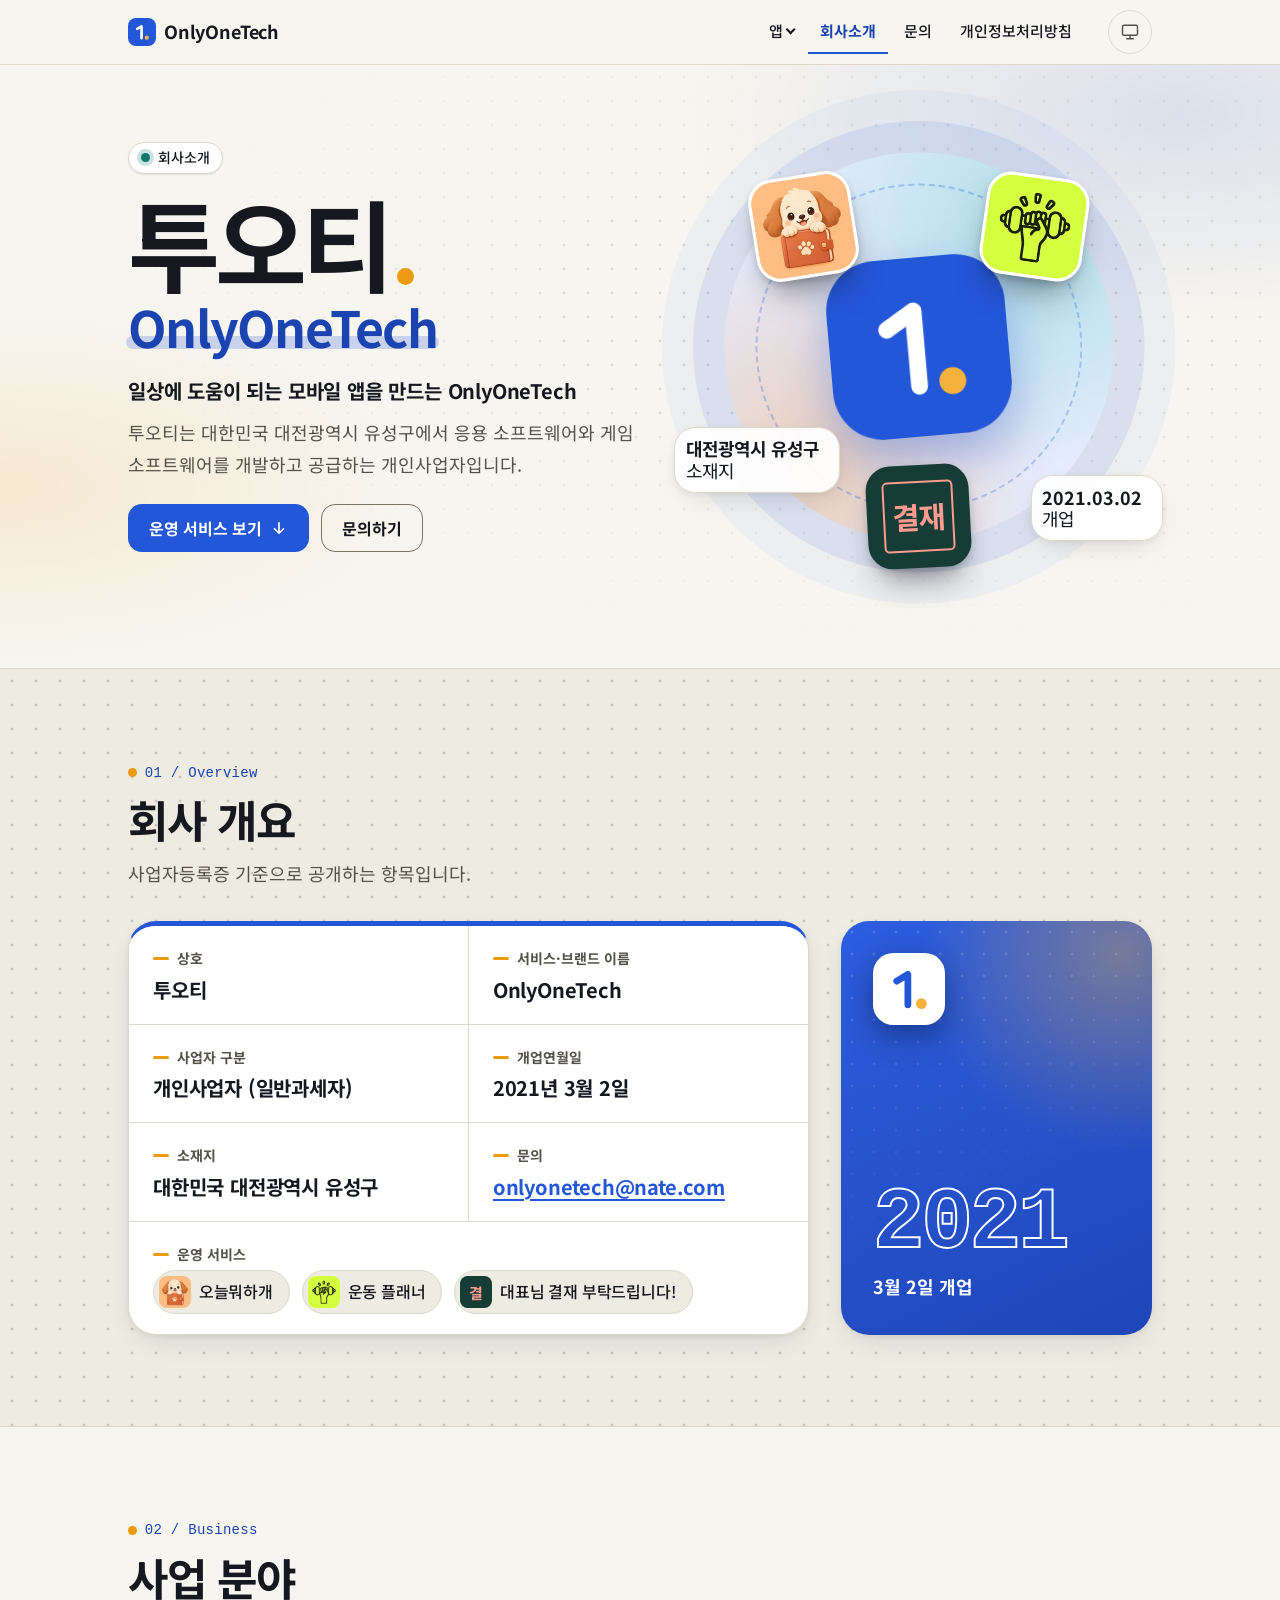
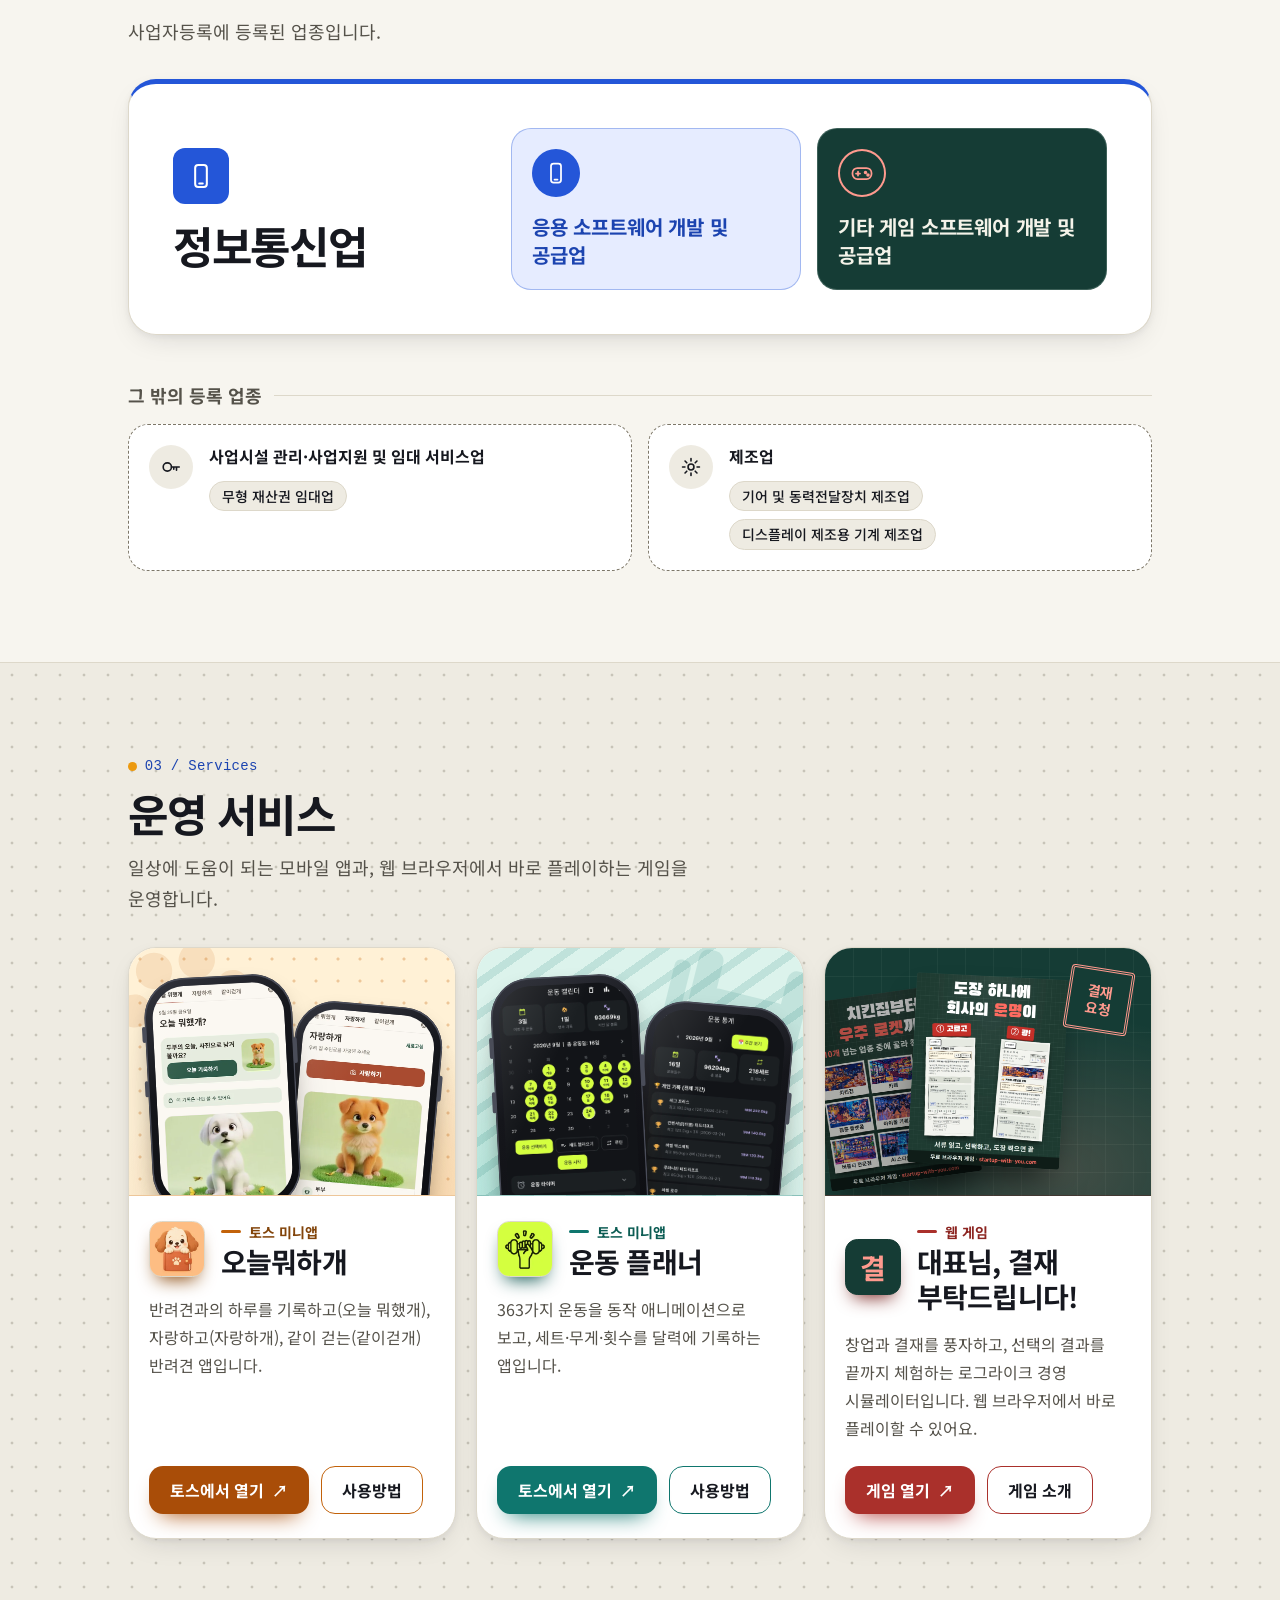
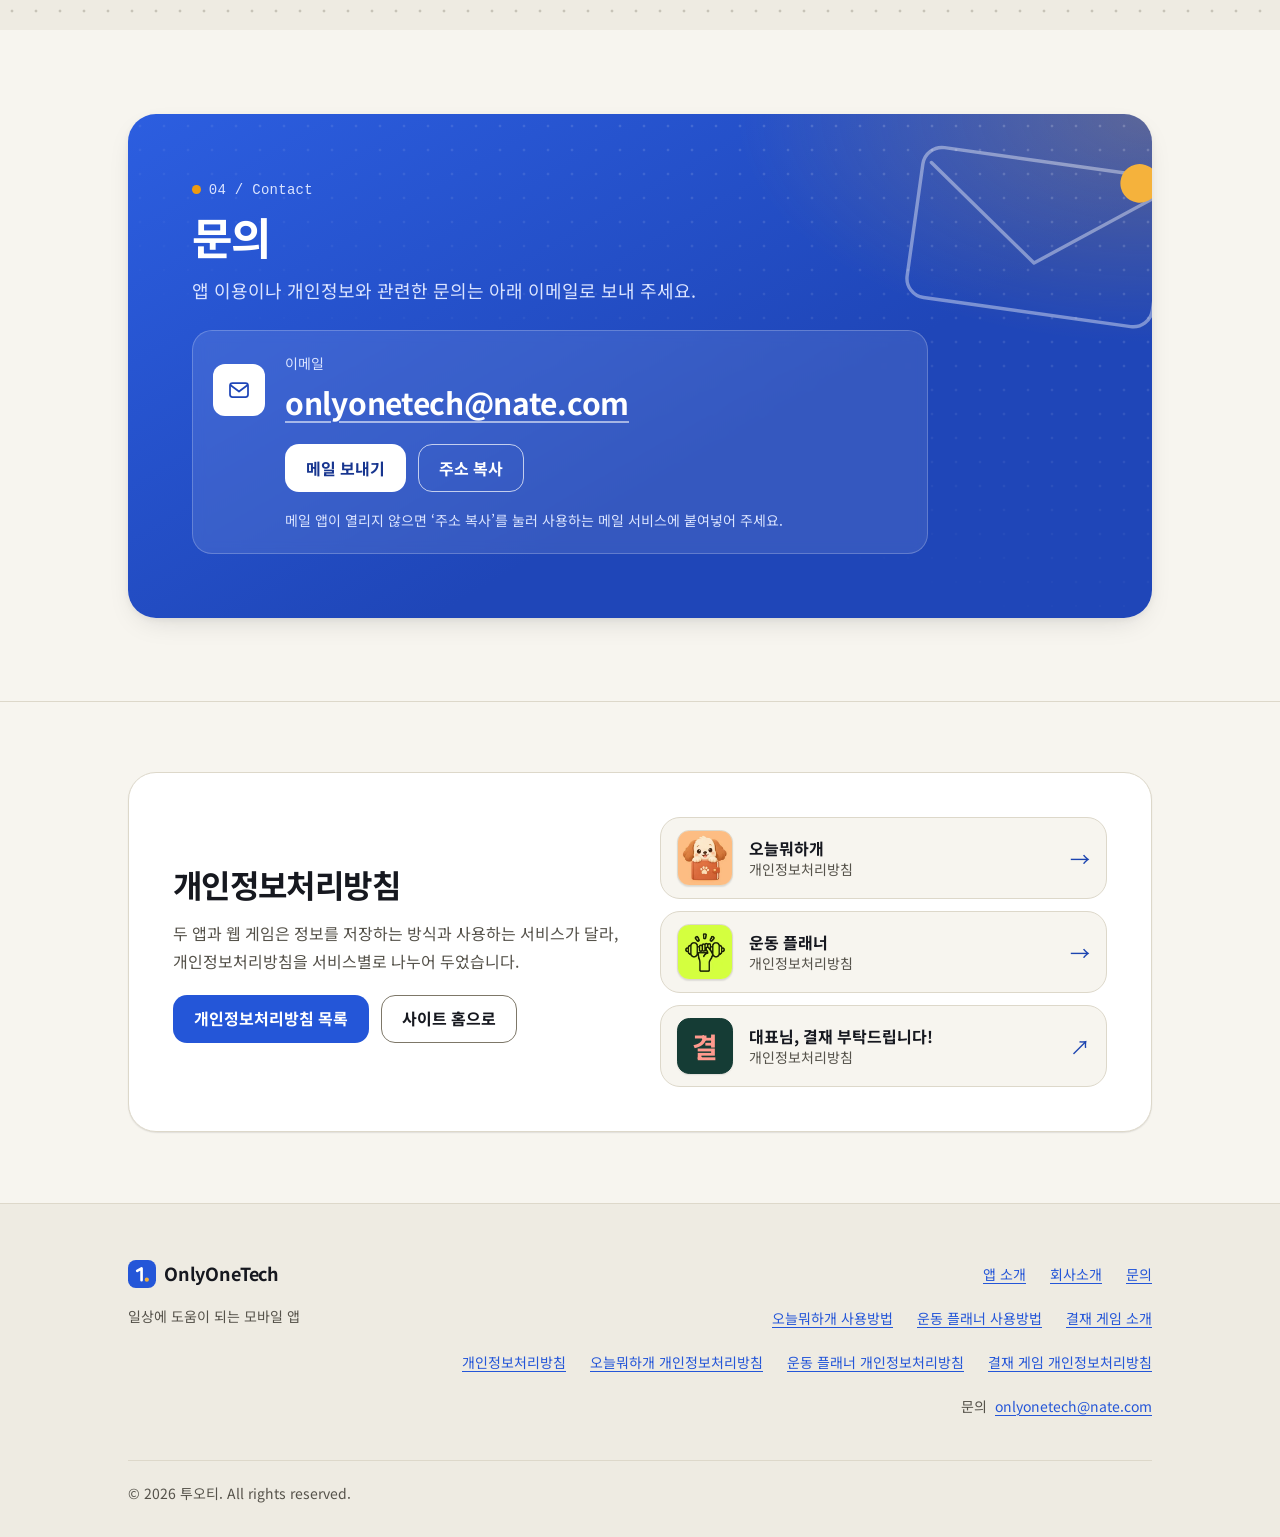
==== company.html @ fb467cea "회사소개 페이지 추가, 홈의 개발자 소개와 방침 요약 제거 사업자등록증 기준으로 공개를 승인한 항목(상호, 개인사업자, 개업일, 소재지 구 단위, 등록 업종)만 담은 company" ====
<!doctype html>
<html lang="ko">
<head>
<meta charset="utf-8">
<meta name="viewport" content="width=device-width, initial-scale=1">
<title>회사소개 - OnlyOneTech</title>
<meta name="description" content="투오티(OnlyOneTech)의 회사 개요와 사업 분야, 운영 서비스인 오늘뭐하개·운동 플래너·대표님 결재 부탁드립니다!를 소개합니다.">
<!-- canonical / og:url: 공개 주소가 확정되고 소유자가 확인한 뒤에 추가하세요 (확인 전에는 주소를 적지 않음) -->
<meta name="color-scheme" content="light dark">
<meta name="theme-color" content="#f7f5ef" media="(prefers-color-scheme: light)">
<meta name="theme-color" content="#0e1118" media="(prefers-color-scheme: dark)">
<meta property="og:type" content="website">
<meta property="og:locale" content="ko_KR">
<meta property="og:site_name" content="OnlyOneTech">
<meta property="og:title" content="회사소개 - OnlyOneTech">
<meta property="og:description" content="투오티(OnlyOneTech)의 회사 개요와 사업 분야, 운영 서비스를 소개합니다.">
<!-- og:image / JSON-LD logo: 소유자가 직접 준비한 1200x630 PNG가 생기면 og:image 메타와 JSON-LD "logo"를 추가하세요 (지금은 추가하지 않음) -->
<link rel="icon" href="data:image/svg+xml,%3Csvg xmlns='http://www.w3.org/2000/svg' viewBox='0 0 32 32'%3E%3Crect width='32' height='32' rx='9' fill='%232456d8'/%3E%3Cpath d='M10.5 12.5 15.5 9.5v13.5' fill='none' stroke='%23fff' stroke-width='3' stroke-linecap='round' stroke-linejoin='round'/%3E%3Ccircle cx='21.5' cy='22.5' r='2.4' fill='%23f5b23c'/%3E%3C/svg%3E">
<script type="application/ld+json">{"@context":"https://schema.org","@type":"Organization","name":"투오티","alternateName":"OnlyOneTech","email":"onlyonetech@nate.com","description":"일상에 도움이 되는 모바일 앱","foundingDate":"2021-03-02","address":{"@type":"PostalAddress","addressLocality":"대전광역시","addressCountry":"KR"}}</script>
<script>try{var t=localStorage.getItem('oot-theme');if(t==='light'||t==='dark')document.documentElement.setAttribute('data-theme',t)}catch(e){}</script>
<link rel="preconnect" href="https://fonts.googleapis.com">
<link rel="preconnect" href="https://fonts.gstatic.com" crossorigin>
<link rel="stylesheet" href="https://fonts.googleapis.com/css2?family=Noto+Sans+KR:wght@400;500;700&display=swap">
<link rel="stylesheet" href="style.css">
<link rel="stylesheet" href="home.css">
<link rel="stylesheet" href="company.css">
</head>
<body>
<a class="skip-link" href="#main">본문으로 건너뛰기</a>

<!-- 아이콘 스프라이트 (단색 픽토그램, OS 이모지 대신 사용) -->
<svg class="sprite" width="0" height="0" aria-hidden="true" focusable="false">
  <symbol id="i-paw" viewBox="0 0 32 32">
    <ellipse cx="16" cy="21.5" rx="7.5" ry="6" fill="currentColor"/>
    <circle cx="6.8" cy="15" r="3" fill="currentColor"/>
    <circle cx="12" cy="8.8" r="3.3" fill="currentColor"/>
    <circle cx="20" cy="8.8" r="3.3" fill="currentColor"/>
    <circle cx="25.2" cy="15" r="3" fill="currentColor"/>
  </symbol>
  <symbol id="i-dumbbell" viewBox="0 0 32 32">
    <rect x="9" y="14.5" width="14" height="3" rx="1.5" fill="currentColor"/>
    <rect x="5.5" y="8" width="4.5" height="16" rx="1.8" fill="currentColor"/>
    <rect x="22" y="8" width="4.5" height="16" rx="1.8" fill="currentColor"/>
    <rect x="1.5" y="11" width="3" height="10" rx="1.2" fill="currentColor"/>
    <rect x="27.5" y="11" width="3" height="10" rx="1.2" fill="currentColor"/>
  </symbol>
  <symbol id="co-i-app" viewBox="0 0 24 24"><rect x="7" y="2.5" width="10" height="19" rx="2.6"/><path d="M10.5 18.5h3"/></symbol>
  <symbol id="co-i-game" viewBox="0 0 24 24"><rect x="2.5" y="7" width="19" height="11" rx="5"/><path d="M8 10.5v4M6 12.5h4"/><circle cx="15.5" cy="11.5" r="0.9"/><circle cx="18" cy="14" r="0.9"/></symbol>
  <symbol id="co-i-key" viewBox="0 0 24 24"><circle cx="8" cy="12" r="4.5"/><path d="M12.5 12H21M18 12v3.5M15 12v2.5"/></symbol>
  <symbol id="co-i-gear" viewBox="0 0 24 24"><circle cx="12" cy="12" r="3.2"/><path d="M12 2.8v2.6M12 18.6v2.6M2.8 12h2.6M18.6 12h2.6M5.5 5.5l1.9 1.9M16.6 16.6l1.9 1.9M5.5 18.5l1.9-1.9M16.6 7.4l1.9-1.9"/></symbol>
  <symbol id="co-i-doc" viewBox="0 0 24 24"><path d="M6.5 2.8h7.8l4.2 4.2v13.2a1 1 0 0 1-1 1H6.5a1 1 0 0 1-1-1V3.8a1 1 0 0 1 1-1Z"/><path d="M14 2.8V7h4.5M8.5 12h7M8.5 15.5h7"/></symbol>
</svg>

<header class="site-header">
  <div class="container site-header__inner">
    <a class="brand" href="index.html" aria-label="OnlyOneTech 홈">
      <svg class="brand__mark" viewBox="0 0 32 32" width="28" height="28" aria-hidden="true" focusable="false"><rect width="32" height="32" rx="9"/><path d="M10.5 12.5 15.5 9.5v13.5"/><circle cx="21.5" cy="22.5" r="2.4"/></svg>
      <span class="brand__name">OnlyOneTech</span>
    </a>
    <nav class="site-nav" aria-label="주요 메뉴">
      <ul class="site-nav__list">
        <li class="site-nav__group">
          <a href="index.html#apps" data-subnav-link>앱</a>
          <button type="button" class="site-nav__toggle" aria-expanded="false" aria-controls="site-subnav" hidden>앱</button>
        </li>
        <li><a href="company.html" aria-current="page">회사소개</a></li>
        <li><a href="index.html#contact">문의</a></li>
        <li><a href="privacy.html">개인정보처리방침</a></li>
      </ul>
    </nav>
    <button type="button" class="theme-toggle" data-theme-cycle data-state="system" aria-label="화면 테마 바꾸기" title="화면 테마 바꾸기" hidden>
      <svg class="theme-toggle__ico theme-toggle__ico--light" viewBox="0 0 24 24" aria-hidden="true" focusable="false"><circle cx="12" cy="12" r="4"/><path d="M12 3v2M12 19v2M3 12h2M19 12h2M5.6 5.6 7 7M17 17l1.4 1.4M5.6 18.4 7 17M17 7l1.4-1.4"/></svg>
      <svg class="theme-toggle__ico theme-toggle__ico--dark" viewBox="0 0 24 24" aria-hidden="true" focusable="false"><path d="M20 14.5A8 8 0 0 1 9.5 4 8 8 0 1 0 20 14.5Z"/></svg>
      <svg class="theme-toggle__ico theme-toggle__ico--system" viewBox="0 0 24 24" aria-hidden="true" focusable="false"><rect x="3" y="4" width="18" height="12" rx="2"/><path d="M8 20h8M12 16v4"/></svg>
    </button>
    <span class="visually-hidden" role="status" data-theme-status></span>
  </div>
  <nav class="site-subnav" id="site-subnav" aria-label="앱 하위 메뉴">
    <div class="container site-subnav__inner">
    <ul class="site-subnav__list" role="list">
      <li><a class="site-subnav__link" href="ohneul-guide.html">
        <img class="site-subnav__icon" src="img/icon-ohneul.webp" width="40" height="40" alt="" loading="lazy" decoding="async">
        <span class="site-subnav__text"><span class="site-subnav__name">오늘뭐하개</span><span class="site-subnav__desc">반려견 앱 · 사용방법</span></span>
      </a></li>
      <li><a class="site-subnav__link" href="workout-guide.html">
        <img class="site-subnav__icon" src="img/icon-workout.webp" width="40" height="40" alt="" loading="lazy" decoding="async">
        <span class="site-subnav__text"><span class="site-subnav__name">운동 플래너</span><span class="site-subnav__desc">운동 기록 앱 · 사용방법</span></span>
      </a></li>
      <li><a class="site-subnav__link" href="startup-intro.html">
        <span class="site-subnav__icon site-subnav__icon--game" aria-hidden="true">결</span>
        <span class="site-subnav__text"><span class="site-subnav__name">결재 게임</span><span class="site-subnav__desc">웹 게임 · 소개</span></span>
      </a></li>
    </ul>
    <a class="site-subnav__all" href="index.html#apps">앱 전체 보기 <span aria-hidden="true">→</span></a>
    </div>
  </nav>
</header>

<main id="main" class="co-page hm-page" tabindex="-1">

  <!-- ===== Hero: 브랜드 마크 + 서비스 3개 ===== -->
  <section class="hm-hero co-hero" aria-labelledby="co-title">
    <div class="container co-hero__inner">

      <div class="co-hero__head">
        <p class="hm-hero__eyebrow"><span class="hm-hero__eyebrow-dot" aria-hidden="true"></span>회사소개</p>
        <h1 id="co-title" class="co-hero__title"><span class="co-hero__ko">투오티</span><span class="visually-hidden"> · </span><span class="co-hero__en">OnlyOneTech</span></h1>
        <p class="co-hero__tagline">일상에 도움이 되는 모바일 앱을 만드는 OnlyOneTech</p>
        <p class="co-hero__lead">투오티는 대한민국 대전광역시 유성구에서 응용 소프트웨어와 게임 소프트웨어를 개발하고 공급하는 개인사업자입니다.</p>
        <div class="co-hero__actions">
          <a class="btn btn--primary" href="#services">운영 서비스 보기<svg class="hm-btn-ico" viewBox="0 0 24 24" aria-hidden="true" focusable="false"><path d="M12 5v14M6 13l6 6 6-6"/></svg></a>
          <a class="btn btn--ghost" href="#contact">문의하기</a>
        </div>
      </div>

      <div class="co-emblem" aria-hidden="true">
        <div class="co-emblem__in">
          <span class="co-emblem__disc"></span>
          <span class="co-emblem__orbit"></span>
          <svg class="co-emblem__mark" viewBox="0 0 32 32" focusable="false"><rect width="32" height="32" rx="9"/><path d="M10.5 12.5 15.5 9.5v13.5"/><circle cx="21.5" cy="22.5" r="2.4"/></svg>

          <span class="co-tile co-tile--a"><img src="img/icon-ohneul.webp" width="192" height="192" alt="" decoding="async"></span>
          <span class="co-tile co-tile--b"><img src="img/icon-workout.webp" width="192" height="192" alt="" decoding="async"></span>
          <span class="co-tile co-tile--c co-tile--game"><span class="co-tile__txt">결재</span></span>

          <div class="hm-float co-float co-float--a"><span><b>대전광역시 유성구</b>소재지</span></div>
          <div class="hm-float co-float co-float--b"><span><b>2021.03.02</b>개업</span></div>
        </div>
      </div>

    </div>
  </section>

  <!-- ===== 회사 개요 ===== -->
  <section id="overview" class="co-overview" aria-labelledby="overview-title">
    <div class="container">
      <div class="co-head">
        <p class="hm-eyebrow" aria-hidden="true">01 / Overview</p>
        <h2 id="overview-title" class="hm-h2">회사 개요</h2>
        <p class="hm-lead">사업자등록증 기준으로 공개하는 항목입니다.</p>
      </div>

      <div class="co-overview__grid">
        <dl class="info-list co-facts">
          <div class="info-list__row">
            <dt>상호</dt>
            <dd>투오티</dd>
          </div>
          <div class="info-list__row">
            <dt>서비스·브랜드 이름</dt>
            <dd>OnlyOneTech</dd>
          </div>
          <div class="info-list__row">
            <dt>사업자 구분</dt>
            <dd>개인사업자 (일반과세자)</dd>
          </div>
          <div class="info-list__row">
            <dt>개업연월일</dt>
            <dd><time datetime="2021-03-02">2021년 3월 2일</time></dd>
          </div>
          <div class="info-list__row">
            <dt>소재지</dt>
            <dd>대한민국 대전광역시 유성구</dd>
          </div>
          <div class="info-list__row">
            <dt>문의</dt>
            <dd><a href="mailto:onlyonetech@nate.com">onlyonetech@nate.com</a></dd>
          </div>
          <div class="info-list__row co-facts__wide">
            <dt>운영 서비스</dt>
            <dd>
              <ul class="co-facts__svcs" role="list">
                <li><img class="co-facts__ico" src="img/icon-ohneul.webp" width="192" height="192" alt="" loading="lazy" decoding="async">오늘뭐하개</li>
                <li><img class="co-facts__ico" src="img/icon-workout.webp" width="192" height="192" alt="" loading="lazy" decoding="async">운동 플래너</li>
                <li><span class="co-facts__ico co-facts__ico--game" aria-hidden="true">결</span>대표님 결재 부탁드립니다!</li>
              </ul>
            </dd>
          </div>
          <!-- 대표자 성명·사업자등록번호·상세 주소는 소유자가 공개를 승인하면 이 표에 추가 (지금은 추가 금지) -->
        </dl>

        <div class="co-since" aria-hidden="true">
          <svg class="co-since__mark" viewBox="0 0 32 32" focusable="false"><rect width="32" height="32" rx="9"/><path d="M10.5 12.5 15.5 9.5v13.5"/><circle cx="21.5" cy="22.5" r="2.4"/></svg>
          <div class="co-since__txt">
            <p class="co-since__year">2021</p>
            <p class="co-since__cap">3월 2일 개업</p>
          </div>
        </div>
      </div>
    </div>
  </section>

  <!-- ===== 사업 분야 ===== -->
  <section id="business" class="co-biz" aria-labelledby="biz-title">
    <div class="container">
      <div class="co-head">
        <p class="hm-eyebrow" aria-hidden="true">02 / Business</p>
        <h2 id="biz-title" class="hm-h2">사업 분야</h2>
        <p class="hm-lead">사업자등록에 등록된 업종입니다.</p>
      </div>

      <div class="co-biz__main">
        <div class="co-biz__cat">
          <span class="co-biz__catico" aria-hidden="true"><svg viewBox="0 0 24 24" focusable="false"><use href="#co-i-app"/></svg></span>
          <h3 class="co-biz__catname">정보통신업</h3>
        </div>
        <ul class="co-biz__items" role="list">
          <li class="co-biz__item co-biz__item--app">
            <span class="co-biz__itemico" aria-hidden="true"><svg viewBox="0 0 24 24" focusable="false"><use href="#co-i-app"/></svg></span>
            <span class="co-biz__itemname">응용 소프트웨어 개발 및 공급업</span>
          </li>
          <li class="co-biz__item co-biz__item--game">
            <span class="co-biz__itemico" aria-hidden="true"><svg viewBox="0 0 24 24" focusable="false"><use href="#co-i-game"/></svg></span>
            <span class="co-biz__itemname">기타 게임 소프트웨어 개발 및 공급업</span>
          </li>
        </ul>
      </div>

      <div class="co-biz__other">
        <h3 class="co-biz__othertitle">그 밖의 등록 업종</h3>
        <ul class="co-biz__othergrid" role="list">
          <li class="co-biz__othercard">
            <span class="co-biz__otherico" aria-hidden="true"><svg viewBox="0 0 24 24" focusable="false"><use href="#co-i-key"/></svg></span>
            <div>
              <h4 class="co-biz__othername">사업시설 관리·사업지원 및 임대 서비스업</h4>
              <ul class="chip-list" role="list" aria-label="사업시설 관리·사업지원 및 임대 서비스업 세부 업종">
                <li class="chip">무형 재산권 임대업</li>
              </ul>
            </div>
          </li>
          <li class="co-biz__othercard">
            <span class="co-biz__otherico" aria-hidden="true"><svg viewBox="0 0 24 24" focusable="false"><use href="#co-i-gear"/></svg></span>
            <div>
              <h4 class="co-biz__othername">제조업</h4>
              <ul class="chip-list" role="list" aria-label="제조업 세부 업종">
                <li class="chip">기어 및 동력전달장치 제조업</li>
                <li class="chip">디스플레이 제조용 기계 제조업</li>
              </ul>
            </div>
          </li>
        </ul>
      </div>
    </div>
  </section>

  <!-- ===== 운영 서비스 ===== -->
  <section id="services" class="co-services" aria-labelledby="svc-title">
    <div class="container">
      <div class="co-head">
        <p class="hm-eyebrow" aria-hidden="true">03 / Services</p>
        <h2 id="svc-title" class="hm-h2">운영 서비스</h2>
        <p class="hm-lead">일상에 도움이 되는 모바일 앱과, 웹 브라우저에서 바로 플레이하는 게임을 운영합니다.</p>
      </div>

      <ul class="co-svc-grid" role="list">

        <!-- 오늘뭐하개 -->
        <li>
          <article class="co-svc co-svc--today accent--today" aria-labelledby="svc-today">
            <div class="co-svc__vis">
              <svg class="co-svc__deco" viewBox="0 0 32 32" aria-hidden="true" focusable="false"><use href="#i-paw"/></svg>
              <figure class="hm-phone co-svc__ph co-svc__ph--f"><span class="hm-phone__screen"><img src="img/ohneul-2.webp" width="520" height="857" loading="lazy" decoding="async" alt="오늘뭐하개 홈 화면"></span></figure>
              <figure class="hm-phone co-svc__ph co-svc__ph--b"><span class="hm-phone__screen"><img src="img/ohneul-6.webp" width="520" height="857" loading="lazy" decoding="async" alt="오늘뭐하개 자랑하개 피드 화면"></span></figure>
            </div>
            <div class="co-svc__body">
              <div class="co-svc__head">
                <img class="app-icon app-icon--md" src="img/icon-ohneul.webp" width="192" height="192" alt="" loading="lazy" decoding="async">
                <div>
                  <p class="co-svc__tag">토스 미니앱</p>
                  <h3 id="svc-today" class="co-svc__title">오늘뭐하개</h3>
                </div>
              </div>
              <p class="co-svc__desc">반려견과의 하루를 기록하고(오늘 뭐했개), 자랑하고(자랑하개), 같이 걷는(같이걷개) 반려견 앱입니다.</p>
              <div class="co-svc__actions">
                <a class="btn btn--primary btn--ext" href="https://tossminiapp.com/s/ZoPRP8Xx" target="_blank" rel="noopener">토스에서 열기<span class="visually-hidden"> (새 창)</span></a>
                <a class="btn btn--ghost" href="ohneul-guide.html" aria-label="오늘뭐하개 사용방법 보기">사용방법</a>
              </div>
            </div>
          </article>
        </li>

        <!-- 운동 플래너 -->
        <li>
          <article class="co-svc co-svc--fit accent--fit" aria-labelledby="svc-fit">
            <div class="co-svc__vis">
              <svg class="co-svc__deco" viewBox="0 0 32 32" aria-hidden="true" focusable="false"><use href="#i-dumbbell"/></svg>
              <figure class="hm-phone co-svc__ph co-svc__ph--f"><span class="hm-phone__screen"><img src="img/workout-1.webp" width="675" height="1412" loading="lazy" decoding="async" alt="운동 플래너 운동 캘린더 화면"></span></figure>
              <figure class="hm-phone co-svc__ph co-svc__ph--b"><span class="hm-phone__screen"><img src="img/workout-5.webp" width="675" height="1412" loading="lazy" decoding="async" alt="운동 플래너 운동 통계 화면"></span></figure>
            </div>
            <div class="co-svc__body">
              <div class="co-svc__head">
                <img class="app-icon app-icon--md" src="img/icon-workout.webp" width="192" height="192" alt="" loading="lazy" decoding="async">
                <div>
                  <p class="co-svc__tag">토스 미니앱</p>
                  <h3 id="svc-fit" class="co-svc__title">운동 플래너</h3>
                </div>
              </div>
              <p class="co-svc__desc">363가지 운동을 동작 애니메이션으로 보고, 세트·무게·횟수를 달력에 기록하는 앱입니다.</p>
              <div class="co-svc__actions">
                <a class="btn btn--primary btn--ext" href="https://tossminiapp.com/s/D9om185s" target="_blank" rel="noopener">토스에서 열기<span class="visually-hidden"> (새 창)</span></a>
                <a class="btn btn--ghost" href="workout-guide.html" aria-label="운동 플래너 사용방법 보기">사용방법</a>
              </div>
            </div>
          </article>
        </li>

        <!-- 대표님, 결재 부탁드립니다! -->
        <li>
          <article class="co-svc co-svc--game" aria-labelledby="svc-game">
            <div class="co-svc__vis">
              <img class="co-svc__paper co-svc__paper--back" src="img/game-promo-industries.webp" width="1080" height="1350" loading="lazy" decoding="async" alt="">
              <img class="co-svc__paper co-svc__paper--front" src="img/game-promo-stamp.webp" width="1080" height="1350" loading="lazy" decoding="async" alt="결재 요청서에 붉은 도장을 찍는 게임 홍보 이미지">
              <span class="co-svc__seal" aria-hidden="true">결재<br>요청</span>
            </div>
            <div class="co-svc__body">
              <div class="co-svc__head">
                <span class="app-icon app-icon--md app-icon--game" aria-hidden="true">결</span>
                <div>
                  <p class="co-svc__tag">웹 게임</p>
                  <h3 id="svc-game" class="co-svc__title">대표님, 결재 부탁드립니다!</h3>
                </div>
              </div>
              <p class="co-svc__desc">창업과 결재를 풍자하고, 선택의 결과를 끝까지 체험하는 로그라이크 경영 시뮬레이터입니다. 웹 브라우저에서 바로 플레이할 수 있어요.</p>
              <div class="co-svc__actions">
                <a class="btn btn--primary btn--ext" href="https://startup-with-you.com/" target="_blank" rel="noopener">게임 열기<span class="visually-hidden"> (새 창)</span></a>
                <a class="btn btn--ghost" href="startup-intro.html" aria-label="대표님, 결재 부탁드립니다! 게임 소개 보기">게임 소개</a>
              </div>
            </div>
          </article>
        </li>

      </ul>
    </div>
  </section>

  <!-- ===== 문의 ===== -->
  <section id="contact" class="hm-contact" aria-labelledby="contact-title">
    <div class="container">
      <div class="hm-contact__panel">
        <svg class="hm-contact__deco" viewBox="0 0 200 140" aria-hidden="true" focusable="false"><rect x="10" y="20" width="180" height="110" rx="14"/><path d="m16 32 84 62 84-62"/><circle class="dot" cx="168" cy="26" r="14"/></svg>
        <div class="hm-contact__head">
          <p class="hm-eyebrow" aria-hidden="true">04 / Contact</p>
          <h2 id="contact-title" class="hm-h2">문의</h2>
          <p class="hm-lead">앱 이용이나 개인정보와 관련한 문의는 아래 이메일로 보내 주세요.</p>
        </div>
        <div class="contact-card">
          <span class="contact-card__icon" aria-hidden="true"><svg viewBox="0 0 24 24" focusable="false"><rect x="3" y="5" width="18" height="14" rx="2.5"/><path d="m4 7.5 8 6 8-6"/></svg></span>
          <div class="contact-card__body">
            <p class="contact-card__label">이메일</p>
            <p class="contact-card__email"><a href="mailto:onlyonetech@nate.com">onlyonetech@nate.com</a></p>
          </div>
          <div class="contact-card__actions">
            <a class="btn btn--primary" href="mailto:onlyonetech@nate.com?subject=%5B%EB%AC%B8%EC%9D%98%5D">메일 보내기</a>
            <button type="button" class="btn btn--ghost" data-copy-email="onlyonetech@nate.com" hidden>주소 복사</button>
          </div>
          <p class="contact-card__hint" data-copy-hint hidden>메일 앱이 열리지 않으면 &lsquo;주소 복사&rsquo;를 눌러 사용하는 메일 서비스에 붙여넣어 주세요.</p>
          <p class="contact-card__status" role="status" data-copy-status></p>
        </div>
      </div>
    </div>
  </section>

  <!-- ===== 개인정보처리방침 바로가기 ===== -->
  <section class="co-policy" aria-labelledby="policy-title">
    <div class="container">
      <div class="co-policy__box">
        <div class="co-policy__head">
          <h2 id="policy-title" class="co-policy__title">개인정보처리방침</h2>
          <p class="co-policy__lead">두 앱과 웹 게임은 정보를 저장하는 방식과 사용하는 서비스가 달라, 개인정보처리방침을 서비스별로 나누어 두었습니다.</p>
          <div class="co-policy__actions">
            <a class="btn btn--primary" href="privacy.html">개인정보처리방침 목록</a>
            <a class="btn btn--ghost" href="index.html">사이트 홈으로</a>
          </div>
        </div>
        <ul class="co-policy__list" role="list">
          <li>
            <a class="co-policy__link" href="privacy-ohneul.html">
              <img class="app-icon app-icon--md" src="img/icon-ohneul.webp" width="192" height="192" alt="" loading="lazy" decoding="async">
              <span class="co-policy__txt"><strong>오늘뭐하개</strong><small>개인정보처리방침</small></span>
              <span class="co-policy__go" aria-hidden="true">&rarr;</span>
            </a>
          </li>
          <li>
            <a class="co-policy__link" href="privacy-workout.html">
              <img class="app-icon app-icon--md" src="img/icon-workout.webp" width="192" height="192" alt="" loading="lazy" decoding="async">
              <span class="co-policy__txt"><strong>운동 플래너</strong><small>개인정보처리방침</small></span>
              <span class="co-policy__go" aria-hidden="true">&rarr;</span>
            </a>
          </li>
          <li>
            <a class="co-policy__link" href="https://startup-with-you.com/privacy.html" target="_blank" rel="noopener">
              <span class="app-icon app-icon--md app-icon--game" aria-hidden="true">결</span>
              <span class="co-policy__txt"><strong>대표님, 결재 부탁드립니다!</strong><small>개인정보처리방침<span class="visually-hidden"> (게임 사이트, 새 창)</span></small></span>
              <span class="co-policy__go" aria-hidden="true">&nearr;</span>
            </a>
          </li>
        </ul>
      </div>
    </div>
  </section>

</main>

<footer class="site-footer">
  <div class="container">
    <div class="site-footer__top">
      <div class="site-footer__about">
        <a class="brand" href="index.html" aria-label="OnlyOneTech 홈">
          <svg class="brand__mark" viewBox="0 0 32 32" width="28" height="28" aria-hidden="true" focusable="false"><rect width="32" height="32" rx="9"/><path d="M10.5 12.5 15.5 9.5v13.5"/><circle cx="21.5" cy="22.5" r="2.4"/></svg>
          <span class="brand__name">OnlyOneTech</span>
        </a>
        <p>일상에 도움이 되는 모바일 앱</p>
      </div>
      <div class="site-footer__links">
        <nav class="site-footer__nav" aria-label="푸터 메뉴">
          <ul>
            <li><a href="index.html#apps">앱 소개</a></li>
            <li><a href="company.html">회사소개</a></li>
            <li><a href="index.html#contact">문의</a></li>
          </ul>
          <ul>
            <li><a href="ohneul-guide.html">오늘뭐하개 사용방법</a></li>
            <li><a href="workout-guide.html">운동 플래너 사용방법</a></li>
            <li><a href="startup-intro.html">결재 게임 소개</a></li>
          </ul>
          <ul>
            <li><a href="privacy.html">개인정보처리방침</a></li>
            <li><a href="privacy-ohneul.html">오늘뭐하개 개인정보처리방침</a></li>
            <li><a href="privacy-workout.html">운동 플래너 개인정보처리방침</a></li>
            <li><a href="https://startup-with-you.com/privacy.html" target="_blank" rel="noopener">결재 게임 개인정보처리방침<span class="visually-hidden"> (새 창)</span></a></li>
          </ul>
        </nav>
        <p class="site-footer__contact">문의 <a href="mailto:onlyonetech@nate.com">onlyonetech@nate.com</a></p>
      </div>
    </div>
    <p class="site-footer__copy">&copy; 2026 투오티. All rights reserved.</p>
  </div>
</footer>

<script>
(function(){
  var root=document.documentElement, KEY='oot-theme';
  var btn=document.querySelector('[data-theme-cycle]');
  var live=document.querySelector('[data-theme-status]');
  if(!btn) return;
  var NAME={light:'라이트 모드',dark:'다크 모드',system:'시스템 설정'};
  var TO={light:'라이트 모드로',dark:'다크 모드로',system:'시스템 설정으로'};
  function current(){var t=root.getAttribute('data-theme');return (t==='light'||t==='dark')?t:'system';}
  function prefersDark(){try{return window.matchMedia('(prefers-color-scheme: dark)').matches;}catch(e){return false;}}
  function next(c){var o=prefersDark()?['system','light','dark']:['system','dark','light'];return o[(o.indexOf(c)+1)%3];}
  function sync(announce){
    var c=current(), label='화면 테마: '+NAME[c]+' (누르면 '+TO[next(c)]+' 변경)';
    btn.setAttribute('data-state',c);
    btn.setAttribute('aria-label',label);
    btn.setAttribute('title',label);
    if(announce&&live) live.textContent='화면 테마: '+NAME[c];
  }
  btn.addEventListener('click',function(){
    var v=next(current());
    if(v==='system') root.removeAttribute('data-theme'); else root.setAttribute('data-theme',v);
    try{ if(v==='system') localStorage.removeItem(KEY); else localStorage.setItem(KEY,v); }catch(e){}
    sync(true);
  });
  btn.hidden=false; sync(false);
})();
</script>
<script>
(function(){
  var b=document.querySelector('[data-copy-email]'), s=document.querySelector('[data-copy-status]'), h=document.querySelector('[data-copy-hint]');
  if(!b||!s||!navigator.clipboard) return;
  b.hidden=false; if(h) h.hidden=false;
  b.addEventListener('click',function(){
    navigator.clipboard.writeText(b.dataset.copyEmail).then(function(){
      s.textContent='이메일 주소를 복사했습니다.';
    },function(){ s.textContent='복사하지 못했습니다. 주소를 직접 선택해 주세요.'; });
    setTimeout(function(){ s.textContent=''; },2500);
  });
})();
</script>
<script src="nav.js"></script>
</body>
</html>
---- style.css ----
/* ==========================================================================
   OnlyOneTech - shared stylesheet (index, guides, privacy pages)
   Static, no build step. Mobile first. Light / dark / system themes.
   Concept: a developer's dot-grid notebook. Warm paper, ink text,
   one blue, and a single amber dot (the "only one").
   Sections
     1. Tokens (layout, color light, color dark x2)
     2. Base
     3. Layout primitives
     4. Components (skip link, header, buttons, badge, hero, cards, footer)
     5. Policy document page
     6. Utilities, reduced motion, print
     7. App guides, policy hub, per-app policy pages (appended last)
   ========================================================================== */

/* ---------- 1. Tokens: non-color ---------- */
:root {
  --font-sans: "Noto Sans KR", "Pretendard", system-ui, -apple-system, "Apple SD Gothic Neo", "Malgun Gothic", "Segoe UI", sans-serif;
  --font-mono: ui-monospace, "SF Mono", "Cascadia Mono", "Roboto Mono", Consolas, "Malgun Gothic", monospace;

  --fs-xs: 0.8125rem;
  --fs-sm: 0.875rem;
  --fs-base: 1rem;
  --fs-md: 1.125rem;
  --fs-lg: clamp(1.125rem, 1.05rem + 0.4vw, 1.25rem);
  --fs-xl: clamp(1.5rem, 1.25rem + 1.2vw, 2rem);
  --fs-2xl: clamp(1.75rem, 1.4rem + 1.8vw, 2.5rem);
  --fs-hero: clamp(1.875rem, 1.4rem + 2.8vw, 3.5rem);
  --lh-tight: 1.25;
  --lh-snug: 1.4;
  --lh-body: 1.75;
  --lh-doc: 1.85;
  --fw-regular: 400;
  --fw-medium: 500;
  --fw-bold: 700;

  --space-1: 0.25rem;
  --space-2: 0.5rem;
  --space-3: 0.75rem;
  --space-4: 1rem;
  --space-5: 1.25rem;
  --space-6: 1.5rem;
  --space-8: 2rem;
  --space-10: 2.5rem;
  --space-12: 3rem;
  --space-16: 4rem;
  --section-y: clamp(3rem, 2rem + 5vw, 6rem);
  --gutter: clamp(1rem, 0.5rem + 2.5vw, 2rem);

  --radius-sm: 8px;
  --radius-md: 12px;
  --radius-lg: 20px;
  --radius-xl: 28px;
  --radius-pill: 999px;

  --container: 68rem;
  --measure: 42rem;
  --header-h: 0rem;
  --tap: 2.75rem;

  --dur: 150ms;
  --ease: cubic-bezier(0.2, 0.6, 0.2, 1);

  --z-header: 50;
  --z-skip: 100;

  /* logo mark: fixed in both themes */
  --mark-bg: #2456d8;
  --mark-fg: #ffffff;
  --mark-dot: #f5b23c;
}

/* ---------- 1. Tokens: color, light (default) ---------- */
:root {
  color-scheme: light dark;

  --color-bg: #f7f5ef;
  --color-surface: #ffffff;
  --color-surface-2: #eeebe2;
  --color-border: #ddd8ca;
  --color-border-strong: #7d7768;

  --color-text: #16181f;
  --color-text-muted: #55524a;

  --color-primary: #2456d8;
  --color-primary-hover: #1c44b0;
  --color-on-primary: #ffffff;
  --color-primary-soft: #e6ecff;
  --color-primary-text: #1c44b0;
  --color-focus: #1d4ed8;

  --color-dot: #ec9a10;

  --app-today-soft: #fff1d6;
  --app-today-text: #82440a;
  --app-today-accent: #c2620a;
  --app-fit-soft: #dcf3ec;
  --app-fit-text: #0b5c53;
  --app-fit-accent: #0f766e;

  --grid-dot: rgb(125 119 104 / 0.38);
  --glow-1: rgb(36 86 216 / 0.13);
  --glow-2: rgb(236 154 16 / 0.14);
  --header-bg: rgb(247 245 239 / 0.92);
  --shadow-sm: 0 1px 2px rgb(22 24 31 / 0.06), 0 1px 1px rgb(22 24 31 / 0.04);
  --shadow-md: 0 10px 30px -12px rgb(22 24 31 / 0.18), 0 2px 6px rgb(22 24 31 / 0.05);
}

/* ---------- 1. Tokens: color, dark (system preference) ---------- */
@media (prefers-color-scheme: dark) {
  :root:not([data-theme="light"]) {
    --color-bg: #0e1118;
    --color-surface: #161b25;
    --color-surface-2: #1d2431;
    --color-border: #2c3546;
    --color-border-strong: #6d7a92;
    --color-text: #e9edf5;
    --color-text-muted: #a5afc2;
    --color-primary: #86abff;
    --color-primary-hover: #aac4ff;
    --color-on-primary: #0a1226;
    --color-primary-soft: #1b2746;
    --color-primary-text: #b9ccff;
    --color-focus: #aac4ff;
    --color-dot: #f5b23c;
    --app-today-soft: #2b2112;
    --app-today-text: #f6bf70;
    --app-today-accent: #f0a94a;
    --app-fit-soft: #0f2a2a;
    --app-fit-text: #6fdccb;
    --app-fit-accent: #46c4b1;
    --grid-dot: rgb(165 175 194 / 0.3);
    --glow-1: rgb(134 171 255 / 0.15);
    --glow-2: rgb(245 178 60 / 0.08);
    --header-bg: rgb(14 17 24 / 0.92);
    --shadow-sm: 0 1px 2px rgb(0 0 0 / 0.4);
    --shadow-md: 0 12px 32px -12px rgb(0 0 0 / 0.6);
  }
}

/* ---------- 1. Tokens: color, dark (manual choice) ---------- */
:root[data-theme="light"] { color-scheme: light; }
:root[data-theme="dark"] {
  color-scheme: dark;
  --color-bg: #0e1118;
  --color-surface: #161b25;
  --color-surface-2: #1d2431;
  --color-border: #2c3546;
  --color-border-strong: #6d7a92;
  --color-text: #e9edf5;
  --color-text-muted: #a5afc2;
  --color-primary: #86abff;
  --color-primary-hover: #aac4ff;
  --color-on-primary: #0a1226;
  --color-primary-soft: #1b2746;
  --color-primary-text: #b9ccff;
  --color-focus: #aac4ff;
  --color-dot: #f5b23c;
  --app-today-soft: #2b2112;
  --app-today-text: #f6bf70;
  --app-today-accent: #f0a94a;
  --app-fit-soft: #0f2a2a;
  --app-fit-text: #6fdccb;
  --app-fit-accent: #46c4b1;
  --grid-dot: rgb(165 175 194 / 0.3);
  --glow-1: rgb(134 171 255 / 0.15);
  --glow-2: rgb(245 178 60 / 0.08);
  --header-bg: rgb(14 17 24 / 0.92);
  --shadow-sm: 0 1px 2px rgb(0 0 0 / 0.4);
  --shadow-md: 0 12px 32px -12px rgb(0 0 0 / 0.6);
}

/* ---------- 2. Base ---------- */
*,
*::before,
*::after { box-sizing: border-box; }

html {
  -webkit-text-size-adjust: 100%;
  text-size-adjust: 100%;
  scroll-padding-top: calc(var(--header-h) + var(--space-4));
}
@media (prefers-reduced-motion: no-preference) {
  html { scroll-behavior: smooth; }
}

body {
  margin: 0;
  min-height: 100vh;
  min-height: 100dvh;
  display: flex;
  flex-direction: column;
  background: var(--color-bg);
  color: var(--color-text);
  font: var(--fw-regular) var(--fs-base) / var(--lh-body) var(--font-sans);
  word-break: keep-all;
  overflow-wrap: break-word;
  -webkit-font-smoothing: antialiased;
}
main { flex: 1 0 auto; min-width: 0; }
main:focus-visible { outline: none; } /* skip-link target only, not interactive */

h1, h2, h3, h4 { margin: 0; line-height: var(--lh-snug); text-wrap: balance; }
p { margin: 0; }
ul { margin: 0; padding: 0; }
img, svg { max-width: 100%; }
::selection { background: var(--color-primary-soft); color: var(--color-text); }

a {
  color: var(--color-primary);
  text-decoration: underline;
  text-decoration-thickness: 0.08em;
  text-underline-offset: 0.2em;
}
a:hover { color: var(--color-primary-hover); }

:focus-visible {
  outline: 3px solid var(--color-focus);
  outline-offset: 3px;
  border-radius: var(--radius-sm);
}

[hidden] { display: none !important; }

/* ---------- 3. Layout primitives ---------- */
.container {
  width: 100%;
  max-width: var(--container);
  margin-inline: auto;
  padding-inline: var(--gutter);
}
.section { padding-block: var(--section-y); }
.section--alt {
  background: var(--color-surface-2);
  border-block: 1px solid var(--color-border);
}
.section__head { max-width: var(--measure); margin-bottom: var(--space-8); }
.section__eyebrow {
  font-family: var(--font-mono);
  font-size: var(--fs-sm);
  font-weight: var(--fw-medium);
  letter-spacing: 0.02em;
  color: var(--color-primary-text);
  margin-bottom: var(--space-2);
}
.section__title { font-size: var(--fs-xl); font-weight: var(--fw-bold); line-height: 1.3; }
.section__lead { margin-top: var(--space-3); color: var(--color-text-muted); }

/* ---------- 4. Components ---------- */

/* skip link */
.skip-link {
  position: absolute;
  left: -9999px;
  top: var(--space-2);
  z-index: var(--z-skip);
  background: var(--color-surface);
  color: var(--color-text);
  padding: var(--space-2) var(--space-4);
  border: 2px solid var(--color-focus);
  border-radius: var(--radius-md);
  font-weight: var(--fw-medium);
  text-decoration: none;
}
.skip-link:focus { left: var(--space-4); }

/* header */
.site-header {
  background: var(--header-bg);
  border-bottom: 1px solid var(--color-border);
}
.site-header__inner {
  display: grid;
  grid-template-columns: minmax(0, 1fr) auto;
  grid-template-areas: "brand toggle" "nav nav";
  align-items: center;
  column-gap: var(--space-3);
  padding-block: var(--space-1);
}
.brand { grid-area: brand; }
.site-nav { grid-area: nav; min-width: 0; }
.theme-toggle { grid-area: toggle; }

.brand {
  display: inline-flex;
  align-items: center;
  gap: var(--space-2);
  min-height: var(--tap);
  justify-self: start;
  color: var(--color-text);
  text-decoration: none;
  font-weight: var(--fw-bold);
  font-size: var(--fs-md);
  letter-spacing: -0.01em;
}
.brand:hover { color: var(--color-text); }
.brand__mark { flex: none; }
.brand__mark rect { fill: var(--mark-bg); }
.brand__mark path { fill: none; stroke: var(--mark-fg); stroke-width: 3; stroke-linecap: round; stroke-linejoin: round; }
.brand__mark circle { fill: var(--mark-dot); }

.site-nav__list {
  display: flex;
  flex-wrap: wrap;
  gap: 0 var(--space-1);
  list-style: none;
  margin: 0 0 0 calc(-1 * var(--space-2));
  padding: 0;
}
.site-nav a {
  display: inline-flex;
  align-items: center;
  justify-content: center;
  min-height: var(--tap);
  min-width: var(--tap);
  padding-inline: var(--space-2);
  color: var(--color-text);
  text-decoration: none;
  font-size: 0.9375rem;
  font-weight: var(--fw-medium);
  border-bottom: 2px solid transparent;
  border-radius: 0;
}
.site-nav a:hover { color: var(--color-primary-text); border-bottom-color: var(--color-border-strong); }
.site-nav a[aria-current="page"] {
  font-weight: var(--fw-bold);
  color: var(--color-primary-text);
  border-bottom-color: var(--color-primary);
}

/* theme toggle: one cycle button (light / dark / system), current state shown by icon */
.theme-toggle {
  display: grid;
  place-items: center;
  width: var(--tap);
  height: var(--tap);
  padding: 0;
  border: 1px solid var(--color-border);
  border-radius: var(--radius-pill);
  background: transparent;
  color: var(--color-text-muted);
  cursor: pointer;
  transition: background-color var(--dur) var(--ease), color var(--dur) var(--ease), border-color var(--dur) var(--ease);
}
.theme-toggle:hover { background: var(--color-surface-2); color: var(--color-text); border-color: var(--color-border-strong); }
.theme-toggle:focus-visible { outline-offset: 2px; border-radius: var(--radius-pill); }
.theme-toggle__ico {
  display: none;
  grid-area: 1 / 1;
  width: 1.25rem;
  height: 1.25rem;
  fill: none;
  stroke: currentColor;
  stroke-width: 1.75;
  stroke-linecap: round;
  stroke-linejoin: round;
}
.theme-toggle[data-state="light"] .theme-toggle__ico--light,
.theme-toggle[data-state="dark"] .theme-toggle__ico--dark,
.theme-toggle[data-state="system"] .theme-toggle__ico--system { display: block; }

@media (min-width: 40em) {
  :root { --header-h: 4rem; }
  .site-header {
    position: sticky;
    top: 0;
    z-index: var(--z-header);
    -webkit-backdrop-filter: saturate(1.4) blur(8px);
    backdrop-filter: saturate(1.4) blur(8px);
  }
  .site-header__inner {
    grid-template-columns: auto minmax(0, 1fr) auto;
    grid-template-areas: "brand nav toggle";
    min-height: var(--header-h);
    column-gap: var(--space-6);
    padding-block: 0;
  }
  .site-nav__list { justify-content: flex-end; margin: 0; }
  .site-nav a { padding-inline: var(--space-3); }
}

/* buttons */
.btn {
  display: inline-flex;
  align-items: center;
  justify-content: center;
  min-height: 3rem;
  padding: 0 var(--space-5);
  border: 1px solid transparent;
  border-radius: var(--radius-md);
  font: inherit;
  font-weight: var(--fw-bold);
  line-height: 1.2;
  text-decoration: none;
  cursor: pointer;
  transition: background-color var(--dur) var(--ease), border-color var(--dur) var(--ease), color var(--dur) var(--ease);
}
.btn--primary { background: var(--color-primary); color: var(--color-on-primary); }
.btn--primary:hover { background: var(--color-primary-hover); color: var(--color-on-primary); }
.btn--ghost { background: transparent; color: var(--color-text); border-color: var(--color-border-strong); }
.btn--ghost:hover { background: var(--color-surface-2); color: var(--color-text); }

/* badge */
.badge {
  display: inline-flex;
  align-items: center;
  gap: var(--space-2);
  padding: var(--space-1) var(--space-3);
  border-radius: var(--radius-pill);
  background: var(--color-surface-2);
  color: var(--color-text-muted);
  font-size: var(--fs-xs);
  font-weight: var(--fw-medium);
  line-height: 1.4;
}
.badge__dot {
  flex: none;
  width: 0.5rem;
  height: 0.5rem;
  border-radius: 50%;
  background: var(--card-accent, var(--color-primary));
}
/* release-status badge: the key expectation-setting info, so slightly stronger than a plain badge */
.badge--status {
  padding: var(--space-1) var(--space-3);
  border: 1px solid var(--card-accent, var(--color-border-strong));
  background: var(--card-soft, var(--color-surface-2));
  color: var(--card-text, var(--color-text));
  font-size: var(--fs-sm);
  font-weight: var(--fw-bold);
}

/* hero */
.hero {
  position: relative;
  padding-block: var(--space-10) var(--section-y);
  background:
    radial-gradient(60% 50% at 88% 0%, var(--glow-1), transparent 70%),
    radial-gradient(40% 36% at 0% 58%, var(--glow-2), transparent 70%),
    var(--color-bg);
}
.hero__inner { display: grid; gap: var(--space-10); min-width: 0; }
.hero__copy { min-width: 0; }
.hero__eyebrow {
  display: inline-block;
  padding: var(--space-1) var(--space-3);
  margin-bottom: var(--space-5);
  border-radius: var(--radius-pill);
  background: var(--color-primary-soft);
  color: var(--color-primary-text);
  font-size: var(--fs-sm);
  font-weight: var(--fw-medium);
  line-height: 1.5;
}
.hero__title {
  font-size: var(--fs-hero);
  font-weight: var(--fw-bold);
  line-height: var(--lh-tight);
  letter-spacing: -0.02em;
}
.hero__brand {
  color: var(--color-primary-text);
  white-space: nowrap;
}
.hero__brand::after {
  content: "";
  display: inline-block;
  width: 0.2em;
  height: 0.2em;
  margin-left: 0.07em;
  border-radius: 50%;
  background: var(--color-dot);
}
.hero__lead {
  margin-top: var(--space-5);
  max-width: 36rem;
  font-size: var(--fs-md);
  color: var(--color-text-muted);
}
.hero__actions { display: flex; flex-wrap: wrap; gap: var(--space-3); margin-top: var(--space-8); }

/* hero visual: one developer -> two apps (static, decorative) */
.hero__visual { min-width: 0; }
.orbit {
  position: relative;
  width: 100%; /* definite width: otherwise min-height + aspect-ratio would widen the box past 320px screens */
  aspect-ratio: 2 / 1;
  min-height: 10.5rem; /* keeps stacked app labels from colliding on 320px screens */
  border: 1px solid var(--color-border);
  border-radius: var(--radius-xl);
  background:
    radial-gradient(circle, var(--grid-dot) 1.1px, transparent 1.6px) 0 0 / 20px 20px,
    var(--color-surface);
  box-shadow: var(--shadow-md);
  overflow: hidden;
}
.orbit__cap {
  position: absolute;
  left: var(--space-4);
  top: var(--space-3);
  font-family: var(--font-mono);
  font-size: var(--fs-xs);
  color: var(--color-text-muted);
  letter-spacing: 0.02em;
}
.orbit__lines { position: absolute; inset: 0; width: 100%; height: 100%; }
.orbit__lines path {
  fill: none;
  stroke: var(--color-border-strong);
  stroke-width: 1.5;
  stroke-dasharray: 3 6;
  stroke-linecap: round;
  vector-effect: non-scaling-stroke;
}
.orbit__node {
  position: absolute;
  width: 2.75rem;
  height: 2.75rem;
  transform: translate(-50%, -50%);
}
.orbit__node--brand { left: 24%; top: 50%; width: 3.5rem; height: 3.5rem; }
.orbit__node--today { left: 76%; top: 24%; }
.orbit__node--fit { left: 76%; top: 70%; }
.orbit__tile {
  display: grid;
  place-items: center;
  width: 100%;
  height: 100%;
  border-radius: var(--radius-md);
  background: var(--color-surface);
  border: 1px solid var(--color-border);
  box-shadow: var(--shadow-md);
}
.orbit__node--today .orbit__tile { background: var(--app-today-soft); border-color: var(--app-today-accent); color: var(--app-today-text); }
.orbit__node--fit .orbit__tile { background: var(--app-fit-soft); border-color: var(--app-fit-accent); color: var(--app-fit-text); }
.orbit__node--brand .orbit__tile {
  border: 0;
  border-radius: 28%;
  background: var(--mark-bg);
}
.orbit__tile .pict { width: 58%; height: 58%; display: block; }
.orbit__node--brand .orbit__tile svg { width: 100%; height: 100%; display: block; }
.orbit__node--brand .orbit__tile svg path { fill: none; stroke: var(--mark-fg); stroke-width: 3; stroke-linecap: round; stroke-linejoin: round; }
.orbit__node--brand .orbit__tile svg circle { fill: var(--mark-dot); }
.orbit__label {
  position: absolute;
  top: 100%;
  left: 50%;
  transform: translateX(-50%);
  margin-top: var(--space-1);
  white-space: nowrap;
  font-size: var(--fs-xs);
  font-weight: var(--fw-medium);
  line-height: 1.3;
  color: var(--color-text-muted);
}

@media (min-width: 30em) {
  .orbit__node { width: 4rem; height: 4rem; }
  .orbit__node--brand { width: 4.5rem; height: 4.5rem; }
  .orbit__tile { border-radius: var(--radius-lg); }
}
@media (min-width: 40em) {
  .orbit__node { width: 5rem; height: 5rem; }
  .orbit__node--brand { width: 5.75rem; height: 5.75rem; }
}
@media (min-width: 60em) {
  .hero { padding-block: var(--space-16) var(--section-y); }
  .hero__inner {
    grid-template-columns: minmax(0, 1.15fr) minmax(0, 0.85fr);
    align-items: center;
    gap: var(--space-12);
  }
  .orbit { aspect-ratio: 5 / 4; }
}

/* app cards */
.app-grid {
  list-style: none;
  margin: 0;
  padding: 0;
  display: grid;
  gap: var(--space-5);
  grid-template-columns: minmax(0, 1fr);
}
.app-grid > li { min-width: 0; }
.app-card--today {
  --card-soft: var(--app-today-soft);
  --card-text: var(--app-today-text);
  --card-accent: var(--app-today-accent);
}
.app-card--fit {
  --card-soft: var(--app-fit-soft);
  --card-text: var(--app-fit-text);
  --card-accent: var(--app-fit-accent);
}
.app-card {
  display: flex;
  flex-direction: column;
  height: 100%;
  background: var(--color-surface);
  border: 1px solid var(--color-border);
  border-radius: var(--radius-lg);
  box-shadow: var(--shadow-sm);
  overflow: hidden;
}
.app-card__cover {
  position: relative;
  height: 7rem;
  background: var(--card-soft);
  border-bottom: 1px solid var(--color-border);
}
.app-card__art { position: absolute; inset: 0; width: 100%; height: 100%; display: block; }
.app-card__art .a { fill: var(--card-accent); }
.app-card__art .b { fill: var(--card-accent); opacity: 0.3; }
.app-card__art .r { fill: none; stroke: var(--card-accent); stroke-width: 1.5; opacity: 0.4; }
.app-card__art .s { fill: var(--card-accent); opacity: 0.16; }
.app-card__num {
  position: absolute;
  left: var(--space-6);
  top: var(--space-3);
  font-family: var(--font-mono);
  font-size: var(--fs-sm);
  font-weight: var(--fw-bold);
  letter-spacing: 0.04em;
  color: var(--card-text);
}
.app-card__icon {
  position: absolute;
  left: var(--space-6);
  bottom: -1.75rem;
  display: grid;
  place-items: center;
  width: 3.5rem;
  height: 3.5rem;
  border-radius: var(--radius-md);
  background: var(--color-surface);
  border: 1px solid var(--color-border);
  box-shadow: var(--shadow-sm);
  color: var(--card-text);
}
.app-card__icon .pict { width: 1.75rem; height: 1.75rem; display: block; }
.app-card__body { padding: calc(1.75rem + var(--space-5)) var(--space-6) var(--space-6); }
.app-card__tagline {
  margin-bottom: var(--space-1);
  font-size: var(--fs-sm);
  font-weight: var(--fw-medium);
  color: var(--card-text);
}
.app-card__title { font-size: var(--fs-lg); font-weight: var(--fw-bold); margin-bottom: var(--space-2); }
.app-card__desc { color: var(--color-text-muted); }

/* keyword chips (only words taken from the app descriptions) */
.chip-list {
  list-style: none;
  margin: var(--space-4) 0 0;
  padding: 0;
  display: flex;
  flex-wrap: wrap;
  gap: var(--space-2);
}
.chip {
  padding: 0.125rem var(--space-3);
  border-radius: var(--radius-pill);
  background: var(--card-soft, var(--color-surface-2));
  color: var(--card-text, var(--color-text));
  font-size: var(--fs-xs);
  font-weight: var(--fw-medium);
  line-height: 1.6;
}
.app-card__foot {
  display: flex;
  flex-wrap: wrap;
  align-items: center;
  justify-content: space-between;
  gap: var(--space-2) var(--space-3);
  margin-top: auto;
  padding: var(--space-3) var(--space-6);
  border-top: 1px solid var(--color-border);
}
.app-card__link {
  display: inline-flex;
  align-items: center;
  min-height: var(--tap);
  font-size: var(--fs-sm);
  font-weight: var(--fw-medium);
}
.app-card__link::after { content: "\2192"; margin-left: var(--space-1); text-decoration: none; display: inline-block; }

@media (min-width: 40em) {
  .app-grid { grid-template-columns: repeat(2, minmax(0, 1fr)); gap: var(--space-6); }
}

/* about: fact list */
.fact-list {
  list-style: none;
  margin: 0;
  padding: 0;
  display: grid;
  gap: var(--space-4);
}
.fact {
  display: flex;
  gap: var(--space-4);
  align-items: flex-start;
  min-width: 0;
  padding: var(--space-5);
  background: var(--color-surface);
  border: 1px solid var(--color-border);
  border-radius: var(--radius-lg);
}
.fact__icon {
  flex: none;
  display: grid;
  place-items: center;
  width: 2.5rem;
  height: 2.5rem;
  border-radius: 50%;
  background: var(--color-primary-soft);
  color: var(--color-primary-text);
}
.fact__icon svg {
  width: 1.5rem;
  height: 1.5rem;
  fill: none;
  stroke: currentColor;
  stroke-width: 1.75;
  stroke-linecap: round;
  stroke-linejoin: round;
}
.fact__title { font-size: var(--fs-base); font-weight: var(--fw-bold); margin-bottom: var(--space-1); }
.fact__text { font-size: var(--fs-base); color: var(--color-text-muted); }
@media (min-width: 60em) {
  .fact-list { grid-template-columns: repeat(3, minmax(0, 1fr)); gap: var(--space-6); }
  .fact { flex-direction: column; }
}

/* about: two blocks (operator info, privacy promises) */
.about-block + .about-block { margin-top: var(--space-10); }
.about-block__title { font-size: var(--fs-lg); font-weight: var(--fw-bold); }
.about-block__lead { margin-top: var(--space-1); color: var(--color-text-muted); }
.about-block__title + .info-list,
.about-block__title + .fact-list,
.about-block__lead + .fact-list { margin-top: var(--space-4); }

/* operator info: definition list */
.info-list {
  max-width: var(--measure);
  margin-bottom: 0;
  padding: var(--space-1) var(--space-5);
  background: var(--color-surface);
  border: 1px solid var(--color-border);
  border-radius: var(--radius-lg);
}
.info-list__row { padding-block: var(--space-3); }
.info-list__row + .info-list__row { border-top: 1px solid var(--color-border); }
.info-list dt {
  font-size: var(--fs-sm);
  font-weight: var(--fw-medium);
  color: var(--color-text-muted);
}
.info-list dd { margin: 0; font-weight: var(--fw-medium); overflow-wrap: anywhere; }
@media (min-width: 30em) {
  .info-list__row {
    display: grid;
    grid-template-columns: 8.5rem minmax(0, 1fr);
    column-gap: var(--space-4);
    align-items: baseline;
  }
}

/* notice box: ad / analytics note, same visual weight as the promise cards */
.notice {
  display: grid;
  grid-template-columns: auto minmax(0, 1fr);
  gap: var(--space-3) var(--space-4);
  align-items: start;
  margin-top: var(--space-6);
  padding: var(--space-5);
  background: var(--color-surface);
  border: 1px solid var(--color-border-strong);
  border-left: 4px solid var(--color-primary);
  border-radius: var(--radius-lg);
}
.notice__icon {
  display: grid;
  place-items: center;
  width: 2.5rem;
  height: 2.5rem;
  border-radius: 50%;
  background: var(--color-primary-soft);
  color: var(--color-primary-text);
}
.notice__icon svg {
  width: 1.5rem;
  height: 1.5rem;
  fill: none;
  stroke: currentColor;
  stroke-width: 1.75;
  stroke-linecap: round;
  stroke-linejoin: round;
}
.notice__title { font-weight: var(--fw-bold); margin-bottom: var(--space-1); }
.notice__text { color: var(--color-text-muted); }
.notice__btn { grid-column: 1 / -1; justify-self: start; }
@media (min-width: 40em) {
  .notice { grid-template-columns: auto minmax(0, 1fr) auto; align-items: center; }
  .notice__btn { grid-column: auto; justify-self: end; }
}

/* contact */
.contact-card {
  display: grid;
  gap: var(--space-4);
  max-width: var(--measure);
  padding: var(--space-6);
  background: var(--color-surface);
  border: 1px solid var(--color-border);
  border-radius: var(--radius-xl);
  box-shadow: var(--shadow-md);
}
.contact-card__icon {
  display: grid;
  place-items: center;
  width: 3rem;
  height: 3rem;
  border-radius: var(--radius-md);
  background: var(--color-primary-soft);
  color: var(--color-primary-text);
}
.contact-card__icon svg {
  width: 1.5rem;
  height: 1.5rem;
  fill: none;
  stroke: currentColor;
  stroke-width: 1.75;
  stroke-linecap: round;
  stroke-linejoin: round;
}
.contact-card__label { font-size: var(--fs-sm); color: var(--color-text-muted); }
.contact-card__email {
  font-size: var(--fs-lg);
  font-weight: var(--fw-bold);
  overflow-wrap: anywhere;
  word-break: break-all;
}
.contact-card__actions { display: flex; flex-wrap: wrap; gap: var(--space-3); }
.contact-card__hint { font-size: var(--fs-sm); color: var(--color-text-muted); }
.contact-card__status { font-size: var(--fs-sm); color: var(--color-text-muted); }
.contact-card__status:empty {
  position: absolute;
  width: 1px;
  height: 1px;
  overflow: hidden;
  clip-path: inset(50%);
  white-space: nowrap;
}
@media (min-width: 30em) {
  .contact-card {
    grid-template-columns: auto minmax(0, 1fr);
    column-gap: var(--space-5);
    align-items: center;
  }
  .contact-card__actions,
  .contact-card__hint,
  .contact-card__status { grid-column: 2; }
}

/* footer */
.site-footer {
  flex: none;
  padding-block: var(--space-12) var(--space-8);
  background: var(--color-surface-2);
  border-top: 1px solid var(--color-border);
}
.site-footer__top { display: grid; gap: var(--space-6); }
.site-footer__about, .site-footer__links { min-width: 0; }
.site-footer__about p { margin-top: var(--space-2); font-size: var(--fs-sm); color: var(--color-text-muted); }
.site-footer__nav ul { list-style: none; margin: 0 0 0 calc(-1 * var(--space-2)); padding: 0; display: flex; flex-wrap: wrap; gap: 0 var(--space-2); }
.site-footer__nav a {
  display: inline-flex;
  align-items: center;
  min-height: var(--tap);
  padding-inline: var(--space-2);
  font-size: var(--fs-sm);
}
.site-footer__contact {
  display: flex;
  flex-wrap: wrap;
  align-items: center;
  gap: 0 var(--space-2);
  font-size: var(--fs-sm);
  color: var(--color-text-muted);
}
.site-footer__contact a { display: inline-flex; align-items: center; min-height: var(--tap); overflow-wrap: anywhere; }
.site-footer__copy {
  margin-top: var(--space-8);
  padding-top: var(--space-5);
  border-top: 1px solid var(--color-border);
  font-size: var(--fs-sm);
  color: var(--color-text-muted);
}
@media (min-width: 40em) {
  .site-footer__top { grid-template-columns: minmax(0, 1fr) auto; align-items: start; gap: var(--space-8); }
  .site-footer__nav ul { justify-content: flex-end; margin: 0 calc(-1 * var(--space-2)) 0 0; }
  .site-footer__contact { justify-content: flex-end; }
}

/* ---------- 5. Policy document page ---------- */
.doc-page { padding-block: var(--space-6) var(--section-y); }
.doc-layout { display: grid; gap: var(--space-8); min-width: 0; }
.doc { min-width: 0; }
.doc-toc { display: none; }

.back-link {
  display: inline-flex;
  align-items: center;
  min-height: var(--tap);
  font-size: var(--fs-sm);
  text-decoration: none;
}
.back-link:hover { text-decoration: underline; }

.doc__header {
  padding-bottom: var(--space-6);
  margin-bottom: var(--space-6);
  border-bottom: 1px solid var(--color-border);
}
.doc__title { font-size: var(--fs-2xl); font-weight: var(--fw-bold); line-height: var(--lh-tight); letter-spacing: -0.02em; }
.doc__meta {
  display: flex;
  flex-wrap: wrap;
  gap: 0 var(--space-4);
  margin-top: var(--space-3);
  font-size: var(--fs-sm);
  color: var(--color-text-muted);
}
.doc__meta-item { overflow-wrap: anywhere; }
.doc__intro { line-height: var(--lh-doc); max-width: var(--measure); }

/* mobile table of contents: a collapsible list with the full section titles
   (the always-visible desktop sidebar TOC takes over at 60em) */
.doc-toc-m { margin-top: var(--space-4); }
.doc-toc-m__box {
  border: 1px solid var(--color-border-strong);
  border-radius: var(--radius-md);
  background: var(--color-surface);
  overflow: hidden;
}
.doc-toc-m__summary {
  display: flex;
  align-items: center;
  gap: var(--space-3);
  min-height: var(--tap);
  padding: var(--space-2) var(--space-4);
  color: var(--color-primary-text);
  font-weight: var(--fw-bold);
  cursor: pointer;
  list-style: none;
}
.doc-toc-m__summary::-webkit-details-marker { display: none; }
.doc-toc-m__summary::after {
  content: "";
  flex: none;
  width: 0.55rem;
  height: 0.55rem;
  margin-top: -0.25rem;
  border-right: 2px solid var(--color-text-muted);
  border-bottom: 2px solid var(--color-text-muted);
  transform: rotate(45deg);
  transition: transform var(--dur) var(--ease);
}
.doc-toc-m__box[open] > .doc-toc-m__summary::after { margin-top: 0.25rem; transform: rotate(-135deg); }
.doc-toc-m__summary:focus-visible { border-radius: var(--radius-md); outline-offset: -3px; }
.doc-toc-m__count {
  margin-left: auto;
  font-size: var(--fs-sm);
  font-weight: var(--fw-regular);
  color: var(--color-text-muted);
}
.doc-toc-m__list {
  list-style: none;
  margin: 0;
  padding: 0;
  border-top: 1px solid var(--color-border);
}
.doc-toc-m__list li + li { border-top: 1px solid var(--color-border); }
.doc-toc-m__list a {
  display: flex;
  align-items: center;
  min-height: var(--tap);
  padding: var(--space-2) var(--space-4);
  color: var(--color-text);
  font-size: 0.9375rem;
  line-height: 1.4;
  text-decoration: none;
}
.doc-toc-m__list a:hover { background: var(--color-primary-soft); color: var(--color-primary-text); }
.doc-toc-m__list a:focus-visible { border-radius: 0; outline-offset: -3px; }

/* summary: three core points, each linking to the full clause below */
.doc-summary {
  margin-top: var(--space-5);
  padding: var(--space-4) var(--space-4) var(--space-3);
  background: var(--color-surface);
  border: 1px solid var(--color-border);
  border-left: 4px solid var(--color-primary);
  border-radius: var(--radius-lg);
}
.doc-summary__title { font-size: var(--fs-md); font-weight: var(--fw-bold); }
.doc-summary__list { list-style: none; margin: var(--space-2) 0 0; padding: 0; }
.doc-summary__list li + li { border-top: 1px solid var(--color-border); }
.doc-summary__item {
  display: flex;
  align-items: center;
  gap: var(--space-3);
  min-height: var(--tap);
  padding-block: var(--space-2);
  color: var(--color-text);
  font-size: 0.9375rem;
  line-height: 1.45;
  text-decoration: none;
}
.doc-summary__item:hover .doc-summary__text { text-decoration: underline; text-underline-offset: 0.2em; }
.doc-summary__check {
  flex: none;
  display: grid;
  place-items: center;
  width: 1.75rem;
  height: 1.75rem;
  border-radius: 50%;
  background: var(--color-primary-soft);
  color: var(--color-primary-text);
}
.doc-summary__check svg {
  width: 1.125rem;
  height: 1.125rem;
  fill: none;
  stroke: currentColor;
  stroke-width: 2.25;
  stroke-linecap: round;
  stroke-linejoin: round;
}
.doc-summary__hint {
  margin-top: var(--space-1);
  padding-top: var(--space-2);
  border-top: 1px solid var(--color-border);
  font-size: var(--fs-sm);
  line-height: 1.55;
  color: var(--color-text-muted);
}

.doc-section {
  margin-top: var(--space-6);
  padding-block: var(--space-6) 0;
  border-top: 1px solid var(--color-border);
}
.doc-section h2 {
  font-size: var(--fs-lg);
  font-weight: var(--fw-bold);
  margin-bottom: var(--space-3);
}
.doc-section p { line-height: var(--lh-doc); max-width: var(--measure); }
.doc-section h2:target { color: var(--color-primary-text); }

@media (min-width: 60em) {
  .doc-toc-m { display: none; }
  .doc-page { padding-top: var(--space-8); }
  .doc-layout {
    grid-template-columns: 13rem minmax(0, var(--measure));
    justify-content: center;
    gap: var(--space-12);
    align-items: start;
  }
  .doc-toc {
    display: block;
    position: sticky;
    top: calc(var(--header-h) + var(--space-6));
    padding-top: var(--tap);
  }
  .doc-toc__title {
    margin-bottom: var(--space-3);
    font-family: var(--font-mono);
    font-size: var(--fs-sm);
    font-weight: var(--fw-medium);
    color: var(--color-primary-text);
  }
  .doc-toc__list { list-style: none; margin: 0; padding: 0; border-left: 1px solid var(--color-border); }
  .doc-toc__list a {
    display: block;
    margin-left: -1px;
    padding: var(--space-2) var(--space-3);
    border-left: 2px solid transparent;
    border-radius: 0;
    font-size: var(--fs-sm);
    color: var(--color-text-muted);
    text-decoration: none;
  }
  .doc-toc__list a:hover { color: var(--color-primary-text); border-left-color: var(--color-primary); }
}

/* ---------- 6. Utilities, reduced motion, print ---------- */
.sprite { position: absolute; width: 0; height: 0; overflow: hidden; }
.visually-hidden {
  position: absolute !important;
  width: 1px;
  height: 1px;
  margin: -1px;
  padding: 0;
  overflow: hidden;
  clip-path: inset(50%);
  white-space: nowrap;
  border: 0;
}

@media (prefers-reduced-motion: reduce) {
  *, *::before, *::after {
    transition-duration: 0.01ms !important;
    scroll-behavior: auto !important;
  }
}

@media print {
  .site-header, .site-footer__nav, .theme-toggle, .skip-link, .doc-toc, .doc-toc-m, .back-link,
  .hero__visual, .hero__actions, .contact-card__actions, .contact-card__hint, .notice__btn { display: none !important; }
  body { background: #fff; color: #000; display: block; }
  a { color: inherit; }
  .doc-layout { display: block; }
  .hero, .section, .section--alt, .site-footer { background: #fff; padding-block: var(--space-4); }
}

/* ==========================================================================
   7. App guides, policy hub, per-app policy pages
      (ohneul-guide.html, workout-guide.html, privacy.html,
       privacy-ohneul.html, privacy-workout.html + home-page additions)
      Appended after the original sections; nothing above is changed.
   ========================================================================== */

/* 7.1 Per-app accent: same three variables the home app cards use */
.accent--today {
  --card-soft: var(--app-today-soft);
  --card-text: var(--app-today-text);
  --card-accent: var(--app-today-accent);
}
.accent--fit {
  --card-soft: var(--app-fit-soft);
  --card-text: var(--app-fit-text);
  --card-accent: var(--app-fit-accent);
}
.accent--game {
  --card-soft: var(--color-primary-soft);
  --card-text: var(--color-primary-text);
  --card-accent: var(--color-primary);
}

/* 7.2 Real app icon (square image, rounded like a launcher icon) */
.app-icon {
  display: block;
  flex: none;
  object-fit: cover;
  border: 1px solid var(--color-border);
  border-radius: 22%;
  background: var(--color-surface-2);
  box-shadow: var(--shadow-sm);
}
.app-icon--md { width: 3.5rem; height: 3.5rem; }
.app-icon--xl { width: 4.5rem; height: 4.5rem; }

/* 7.3 Home: app card with real icon, guide button, per-app privacy block */
.app-card__icon--img { padding: 0; overflow: hidden; background: var(--color-surface-2); }
.app-card__icon--img img { display: block; width: 100%; height: 100%; object-fit: cover; }
.app-card__body { flex: 1 1 auto; }
.app-card__actions { padding: 0 var(--space-6) var(--space-5); }
.app-card__actions .btn { width: 100%; }

.info-list__links { list-style: none; margin: 0; padding: 0; }
.info-list__links li + li { margin-top: var(--space-1); }

.privacy-grid {
  list-style: none;
  margin: var(--space-4) 0 0;
  padding: 0;
  display: grid;
  gap: var(--space-5);
  grid-template-columns: minmax(0, 1fr);
}
.privacy-grid > li { min-width: 0; }
.privacy-card {
  display: flex;
  flex-direction: column;
  height: 100%;
  padding: var(--space-6);
  background: var(--color-surface);
  border: 1px solid var(--color-border);
  border-top: 4px solid var(--card-accent);
  border-radius: var(--radius-lg);
}
.privacy-card__head { display: flex; align-items: center; gap: var(--space-3); }
.privacy-card__name { font-size: var(--fs-lg); font-weight: var(--fw-bold); }
.privacy-card__kind { font-size: var(--fs-sm); font-weight: var(--fw-medium); color: var(--card-text); }
.privacy-card .btn { margin-top: auto; align-self: flex-start; }
.privacy-card .check-list { margin-bottom: var(--space-5); }
@media (min-width: 48em) {
  .privacy-grid { grid-template-columns: repeat(2, minmax(0, 1fr)); gap: var(--space-6); }
}

.check-list { list-style: none; margin: var(--space-4) 0 0; padding: 0; display: grid; gap: var(--space-3); }
.check-list li { position: relative; padding-left: 1.875rem; color: var(--color-text-muted); }
.check-list li::before {
  content: "";
  position: absolute;
  left: 0;
  top: 0.3em;
  width: 1.2rem;
  height: 1.2rem;
  border-radius: 50%;
  border: 1px solid var(--card-accent);
  background: var(--card-soft);
}
.check-list li::after {
  content: "";
  position: absolute;
  left: 0.43rem;
  top: 0.55em;
  width: 0.3rem;
  height: 0.55rem;
  border: solid var(--card-text);
  border-width: 0 2px 2px 0;
  transform: rotate(45deg);
}

/* 7.4 Inline button names: [버튼 이름] written as a small label */
.ui-label {
  padding: 0.05em 0.32em;
  border: 1px solid var(--color-border);
  border-radius: 6px;
  background: var(--color-surface-2);
  color: var(--color-text);
  font-size: 0.94em;
  font-weight: var(--fw-medium);
  -webkit-box-decoration-break: clone;
  box-decoration-break: clone;
}

/* 7.5 Breadcrumbs */
.crumbs { font-size: var(--fs-sm); color: var(--color-text-muted); }
.crumbs ol { list-style: none; margin: 0; padding: 0; display: flex; flex-wrap: wrap; align-items: center; }
.crumbs li + li::before { content: "\203A"; margin-inline: var(--space-2); }
.crumbs a { display: inline-flex; align-items: center; min-height: var(--tap); padding-inline: var(--space-2); }
.crumbs ol { margin-inline-start: calc(-1 * var(--space-2)); }
.crumbs [aria-current="page"] { color: var(--color-text); font-weight: var(--fw-medium); }

/* nav link for a page inside the current section (e.g. one app's policy) */
.site-nav a[aria-current="true"] { color: var(--color-primary-text); border-bottom-color: var(--color-border-strong); }

/* 7.6 Guide hero */
.guide-hero {
  padding-block: var(--space-2) var(--space-8);
  background:
    radial-gradient(60% 55% at 92% 0%, var(--card-soft), transparent 72%),
    radial-gradient(40% 36% at 0% 70%, var(--glow-2), transparent 70%),
    var(--color-bg);
}
.guide-hero__grid { display: grid; gap: var(--space-5); margin-top: var(--space-2); min-width: 0; }
.guide-hero__copy, .guide-hero__side { min-width: 0; }
.guide-hero__id { display: flex; align-items: center; gap: var(--space-4); }
.guide-hero__eyebrow {
  display: inline-block;
  margin-bottom: var(--space-2);
  padding: var(--space-1) var(--space-3);
  border-radius: var(--radius-pill);
  background: var(--card-soft);
  color: var(--card-text);
  font-size: var(--fs-sm);
  font-weight: var(--fw-medium);
  line-height: 1.5;
}
.guide-hero__title {
  font-size: var(--fs-2xl);
  font-weight: var(--fw-bold);
  line-height: var(--lh-tight);
  letter-spacing: -0.02em;
}
.guide-hero__lead {
  margin-top: var(--space-4);
  max-width: 36rem;
  font-size: var(--fs-md);
  color: var(--color-text-muted);
}
.guide-hero__badges {
  list-style: none;
  margin: var(--space-5) 0 0;
  padding: 0;
  display: flex;
  flex-wrap: wrap;
  gap: var(--space-2);
}
.guide-hero__note { margin-top: var(--space-3); font-size: var(--fs-sm); color: var(--color-text-muted); }
.guide-hero__side-title {
  margin-bottom: var(--space-2);
  font-family: var(--font-mono);
  font-size: var(--fs-sm);
  font-weight: var(--fw-medium);
  color: var(--card-text);
}
.guide-facts { max-width: none; padding-block: 0; }
/* phones: label and value side by side, so the facts card is a compact table instead of a tall stack */
.guide-facts .info-list__row {
  display: grid;
  grid-template-columns: 6.5rem minmax(0, 1fr);
  column-gap: var(--space-3);
  align-items: baseline;
  padding-block: var(--space-2);
}
.guide-facts dd { font-size: 0.9375rem; }
@media (min-width: 30em) {
  .guide-facts .info-list__row { grid-template-columns: 10.5rem minmax(0, 1fr); }
}
.jump { margin-top: var(--space-8); }
.jump__list { list-style: none; margin: 0; padding: 0; display: flex; flex-wrap: wrap; gap: var(--space-2); }
/* section chips stay in view while reading a long guide (direct child of <main>, so sticky spans the whole page) */
html:has(.jump-bar) { --header-h: 3.75rem; }
@media (min-width: 40em) {
  /* same header height as the other pages, so the logo and nav do not shift between pages */
  html:has(.jump-bar) { --header-h: 4rem; }
}
.jump-bar {
  position: sticky;
  top: 0;
  z-index: var(--z-header);
  background: var(--header-bg);
  border-block: 1px solid var(--color-border);
  -webkit-backdrop-filter: blur(8px);
  backdrop-filter: blur(8px);
}
/* From 52em the main header is sticky as well (see 7.14b), so the chips dock right under it instead of
   sliding over it. --header-h is the header's own height on guide pages; anchor jumps also clear the jump bar. */
@media (min-width: 52em) {
  html:has(.jump-bar) {
    --jump-h: 3.875rem;
    scroll-padding-top: calc(var(--header-h) + var(--jump-h) + var(--space-2));
  }
  .jump-bar { top: calc(var(--header-h) + 1px); }
}
.jump-bar .jump { margin-top: 0; padding-block: var(--space-2); }
.jump-bar .jump__list {
  flex-wrap: nowrap;
  overflow-x: auto;
  scrollbar-width: none;
  -webkit-overflow-scrolling: touch;
}
.jump-bar .jump__list::-webkit-scrollbar { display: none; }
.jump-bar .jump__list li { flex: none; }
.jump-bar .jump__list a {
  min-height: var(--tap);
  padding-inline: var(--space-3);
  font-size: 0.875rem;
  white-space: nowrap;
}
.jump-bar .jump__list a:focus-visible { outline-offset: -3px; }
.jump__list a {
  display: inline-flex;
  align-items: center;
  min-height: var(--tap);
  padding-inline: var(--space-4);
  border: 1px solid var(--color-border-strong);
  border-radius: var(--radius-pill);
  background: var(--color-surface);
  color: var(--color-text);
  font-size: 0.9375rem;
  font-weight: var(--fw-medium);
  text-decoration: none;
}
.jump__list a:hover { background: var(--card-soft); border-color: var(--card-accent); color: var(--card-text); }
.jump__list a:focus-visible { border-radius: var(--radius-pill); }
@media (min-width: 40em) {
  .app-icon--xl { width: 6rem; height: 6rem; }
}
@media (min-width: 60em) {
  .guide-hero__grid { grid-template-columns: minmax(0, 1.15fr) minmax(0, 0.85fr); align-items: start; gap: var(--space-12); }
}

/* 7.7 Feature list */
.feature-grid {
  list-style: none;
  margin: 0;
  padding: 0;
  display: grid;
  gap: var(--space-3);
  grid-template-columns: minmax(0, 1fr);
}
.feature {
  min-width: 0;
  padding: var(--space-4) var(--space-5);
  background: var(--color-surface);
  border: 1px solid var(--color-border);
  border-left: 4px solid var(--card-accent);
  border-radius: var(--radius-lg);
}
.feature__title { font-size: var(--fs-base); font-weight: var(--fw-bold); margin-bottom: var(--space-1); }
.feature__text { font-size: 0.9375rem; line-height: 1.7; color: var(--color-text-muted); }
@media (min-width: 40em) {
  .feature-grid { grid-template-columns: repeat(2, minmax(0, 1fr)); gap: var(--space-4); }
}

/* 7.8 Steps: phone = stack (title, screenshot, text); wide = image and text side by side, alternating */
.steps { list-style: none; margin: 0; padding: 0; }
.step {
  display: grid;
  grid-template-columns: minmax(0, 1fr);
  grid-template-areas: "head" "shot" "body";
  gap: var(--space-5);
  min-width: 0;
}
.step + .step {
  margin-top: var(--space-12);
  padding-top: var(--space-12);
  border-top: 1px dashed var(--color-border-strong);
}
.step__head { grid-area: head; display: flex; align-items: flex-start; gap: var(--space-3); min-width: 0; }
.step__num {
  flex: none;
  display: grid;
  place-items: center;
  width: 2.5rem;
  height: 2.5rem;
  border: 2px solid var(--card-accent);
  border-radius: 50%;
  background: var(--card-soft);
  color: var(--card-text);
  font-family: var(--font-mono);
  font-size: 1.0625rem;
  font-weight: var(--fw-bold);
}
.step__title { padding-top: 0.2rem; font-size: var(--fs-lg); font-weight: var(--fw-bold); line-height: var(--lh-snug); }
.step__shot {
  grid-area: shot;
  /* phones: let the capture use almost the full screen width (>= 340px at 375px) so in-app labels stay readable */
  width: min(calc(100% + 2 * (var(--gutter) - 0.5rem)), 22.5rem);
  justify-self: center;
  margin: 0;
  overflow: hidden;
  border: 1px solid var(--color-border-strong);
  border-radius: var(--radius-lg);
  background: var(--color-surface);
  box-shadow: var(--shadow-md);
}
.step__shot img { display: block; width: 100%; height: auto; }
.step__zoom { position: relative; display: block; color: inherit; text-decoration: none; }
.step__zoom:focus-visible { outline-offset: -3px; border-radius: var(--radius-lg); }
.step__zoom-hint {
  display: block;
  padding: var(--space-2) var(--space-3);
  border-top: 1px solid var(--color-border);
  background: var(--color-surface-2);
  color: var(--color-text-muted);
  font-size: var(--fs-sm);
  font-weight: var(--fw-medium);
  line-height: 1.5;
  text-align: center;
}
.step__zoom:hover .step__zoom-hint { color: var(--color-text); }
.step__body { grid-area: body; min-width: 0; }
.step__list { list-style: none; margin: 0; padding: 0; display: grid; gap: var(--space-3); }
.step__list li { position: relative; padding-left: 1.25rem; }
.step__list li::before {
  content: "";
  position: absolute;
  left: 0;
  top: 0.72em;
  width: 0.4rem;
  height: 0.4rem;
  border-radius: 50%;
  background: var(--card-accent);
}
.step__note {
  margin-top: var(--space-4);
  padding: var(--space-3) var(--space-4);
  border-radius: var(--radius-md);
  background: var(--card-soft);
  color: var(--card-text);
  font-size: 0.9375rem;
  line-height: 1.7;
}
@media (min-width: 48em) {
  .step {
    grid-template-columns: minmax(0, 21.5rem) minmax(0, 1fr);
    grid-template-rows: 1fr auto auto 1fr;
    grid-template-areas: "shot ." "shot head" "shot body" "shot .";
    column-gap: var(--space-10);
    row-gap: 0;
  }
  .step:nth-child(even) {
    grid-template-columns: minmax(0, 1fr) minmax(0, 21.5rem);
    grid-template-areas: ". shot" "head shot" "body shot" ". shot";
  }
  .step__head { margin-bottom: var(--space-4); }
  .step__shot { width: auto; justify-self: stretch; }
}
@media (min-width: 64em) {
  .step { grid-template-columns: minmax(0, 21.5rem) minmax(0, 1fr); column-gap: var(--space-12); }
  .step:nth-child(even) { grid-template-columns: minmax(0, 1fr) minmax(0, 21.5rem); }
}

/* 7.9 Tips */
.tip-grid {
  list-style: none;
  margin: 0;
  padding: 0;
  display: grid;
  gap: var(--space-4);
  grid-template-columns: minmax(0, 1fr);
}
.tip {
  min-width: 0;
  padding: var(--space-5);
  background: var(--color-surface);
  border: 1px solid var(--color-border);
  border-radius: var(--radius-lg);
}
.tip__tag {
  display: inline-block;
  margin-bottom: var(--space-2);
  padding: 0.125rem var(--space-3);
  border-radius: var(--radius-pill);
  background: var(--card-soft);
  color: var(--card-text);
  font-size: var(--fs-xs);
  font-weight: var(--fw-medium);
  line-height: 1.6;
}
.tip__title { margin-bottom: var(--space-2); font-size: var(--fs-md); font-weight: var(--fw-bold); line-height: var(--lh-snug); }
.tip p:not(.tip__tag) { font-size: 0.9375rem; line-height: 1.75; color: var(--color-text-muted); }
.tip p:not(.tip__tag) + p { margin-top: var(--space-3); }
.limit-list { max-width: none; margin-bottom: var(--space-3); padding: 0; border: 0; border-radius: 0; background: transparent; }
.limit-list .info-list__row { padding-block: var(--space-2); }
.limit-list dd { font-weight: var(--fw-regular); color: var(--color-text-muted); font-size: 0.9375rem; }
@media (min-width: 30em) {
  .limit-list .info-list__row { grid-template-columns: 12rem minmax(0, 1fr); }
}
@media (min-width: 48em) {
  .tip-grid { grid-template-columns: repeat(2, minmax(0, 1fr)); gap: var(--space-5); }
  .tip--wide { grid-column: 1 / -1; }
}

/* 7.10 FAQ (details / summary) */
.faq { display: grid; gap: var(--space-3); max-width: 52rem; }
.faq__item {
  background: var(--color-surface);
  border: 1px solid var(--color-border);
  border-radius: var(--radius-lg);
}
.faq__item:hover, .faq__item[open] { border-color: var(--color-border-strong); }
.faq__item summary {
  display: flex;
  align-items: flex-start;
  justify-content: space-between;
  gap: var(--space-4);
  min-height: var(--tap);
  padding: var(--space-4) var(--space-5);
  font-weight: var(--fw-bold);
  line-height: var(--lh-snug);
  cursor: pointer;
  list-style: none;
}
.faq__item summary::-webkit-details-marker { display: none; }
.faq__item summary::after {
  content: "";
  flex: none;
  width: 0.55rem;
  height: 0.55rem;
  margin-top: 0.3rem;
  border-right: 2px solid var(--color-text-muted);
  border-bottom: 2px solid var(--color-text-muted);
  transform: rotate(45deg);
  transition: transform var(--dur) var(--ease);
}
.faq__item[open] summary::after { margin-top: 0.5rem; transform: rotate(-135deg); }
.faq__item summary:focus-visible { border-radius: var(--radius-lg); outline-offset: -3px; }
.faq__answer { padding: 0 var(--space-5) var(--space-5); color: var(--color-text-muted); }
.faq__answer p { max-width: var(--measure); }

/* 7.11 "More" link cards */
.more-grid {
  list-style: none;
  margin: 0;
  padding: 0;
  display: grid;
  gap: var(--space-4);
  grid-template-columns: minmax(0, 1fr);
}
.more-grid > li { min-width: 0; }
.more-card {
  display: flex;
  flex-direction: column;
  gap: var(--space-1);
  height: 100%;
  padding: var(--space-5);
  background: var(--color-surface);
  border: 1px solid var(--color-border);
  border-radius: var(--radius-lg);
  color: var(--color-text);
  text-decoration: none;
}
.more-card:hover { background: var(--color-surface-2); border-color: var(--color-border-strong); color: var(--color-text); }
.more-card:focus-visible { border-radius: var(--radius-lg); }
.more-card__label { font-family: var(--font-mono); font-size: var(--fs-xs); color: var(--color-text-muted); }
.more-card__title { font-size: var(--fs-md); font-weight: var(--fw-bold); line-height: var(--lh-snug); }
.more-card__title::after { content: "\2192"; margin-left: var(--space-1); }
.more-card__text { font-size: var(--fs-sm); color: var(--color-text-muted); }
@media (min-width: 48em) {
  .more-grid { grid-template-columns: repeat(3, minmax(0, 1fr)); gap: var(--space-5); }
}

/* 7.12 Policy documents */
.doc__id { display: flex; align-items: center; gap: var(--space-4); }
.doc__id .doc__title { min-width: 0; }
.doc-list { max-width: var(--measure); margin: 0; padding-left: 1.25rem; line-height: var(--lh-doc); }
.doc-list li + li { margin-top: var(--space-2); }
.doc-section p + p,
.doc-section p + .doc-list,
.doc-section .doc-list + p { margin-top: var(--space-3); }
.doc-section strong { font-weight: var(--fw-bold); }
.doc-related { margin-top: var(--space-10); padding-top: var(--space-6); border-top: 1px solid var(--color-border); }
.doc-related__title { margin-bottom: var(--space-3); font-size: var(--fs-md); font-weight: var(--fw-bold); }
.doc-related__list { list-style: none; margin: 0; padding: 0; display: flex; flex-wrap: wrap; gap: var(--space-3); }
@media (min-width: 60em) {
  .doc-toc { max-height: calc(100vh - var(--header-h) - var(--space-8)); overflow-y: auto; }
}

/* 7.13 Policy hub (privacy.html) */
.hub { max-width: 54rem; }
.hub .doc__intro { max-width: var(--measure); }
.policy-grid {
  list-style: none;
  margin: var(--space-8) 0 0;
  padding: 0;
  display: grid;
  gap: var(--space-5);
  grid-template-columns: minmax(0, 1fr);
}
.policy-grid > li { min-width: 0; }
.policy-card {
  display: flex;
  flex-direction: column;
  gap: var(--space-4);
  height: 100%;
  padding: var(--space-6);
  background: var(--color-surface);
  border: 1px solid var(--color-border);
  border-top: 4px solid var(--card-accent);
  border-radius: var(--radius-xl);
  box-shadow: var(--shadow-sm);
}
.policy-card__head { display: flex; align-items: center; gap: var(--space-4); }
.policy-card__name { font-size: var(--fs-lg); font-weight: var(--fw-bold); }
.policy-card__kind { font-size: var(--fs-sm); font-weight: var(--fw-medium); color: var(--card-text); }
.policy-card__summary { color: var(--color-text-muted); }
.policy-card__date { font-size: var(--fs-sm); color: var(--color-text-muted); }
.policy-card .btn { margin-top: auto; align-self: flex-start; }
.hub-contact { margin-top: var(--space-10); }
.hub-contact__title { margin-bottom: var(--space-3); font-size: var(--fs-lg); font-weight: var(--fw-bold); }
@media (min-width: 40em) {
  .policy-grid { grid-template-columns: repeat(2, minmax(0, 1fr)); gap: var(--space-6); }
}

/* 7.14 Footer: several link rows */
.site-footer__nav ul + ul { margin-top: 0; }

/* 7.14b Header: six links no longer fit one row between 40em and 52em, so keep the two-row (phone) layout there */
@media (min-width: 40em) and (max-width: 51.99em) {
  :root { --header-h: 0rem; }
  .site-header { position: static; -webkit-backdrop-filter: none; backdrop-filter: none; }
  .site-header__inner {
    grid-template-columns: minmax(0, 1fr) auto;
    grid-template-areas: "brand toggle" "nav nav";
    min-height: 0;
    column-gap: var(--space-3);
    padding-block: var(--space-1);
  }
  .site-nav__list { justify-content: flex-start; margin: 0 0 0 calc(-1 * var(--space-3)); }
}

/* 7.15 Print (guide pages) */
@media print {
  .jump-bar, .jump, .more-grid, .doc-related, .app-card__actions, .crumbs { display: none !important; }
  .step { break-inside: avoid; }
  .step__shot { box-shadow: none; }
}

/* Game intro page (GPT) */
.accent--game {
  --game-desk: #153c35;
  --game-desk-ink: #f4f3e9;
  --game-desk-muted: #bfd2c9;
  --game-seal: #aa302b;
  --game-seal-bright: #ff9a8e;
  --game-paper: var(--color-bg);
  --game-rule: var(--color-border-strong);
  background: var(--game-paper);
  color: var(--color-text);
}
@media (prefers-color-scheme: dark) {
  .accent--game {
    --game-seal: #ff9a8e;
    --game-desk: #102e29;
  }
}
[data-theme="dark"] .accent--game { --game-seal: #ff9a8e; --game-desk: #102e29; }
[data-theme="light"] .accent--game { --game-seal: #aa302b; --game-desk: #153c35; }
.accent--game a:focus-visible { outline: 3px solid var(--color-focus); outline-offset: 4px; }
.game-hero {
  padding-block: var(--space-3) var(--space-16);
  background-color: var(--game-desk);
  background-image: linear-gradient(rgb(220 241 227 / 0.045) 1px, transparent 1px), linear-gradient(90deg, rgb(220 241 227 / 0.045) 1px, transparent 1px);
  background-size: 32px 32px;
  color: var(--game-desk-ink);
}
.game-hero .crumbs { color: var(--game-desk-muted); }
.game-hero .crumbs a, .game-hero .crumbs [aria-current="page"] { color: var(--game-desk-ink); }
.game-hero__grid { display: grid; gap: var(--space-12); margin-top: var(--space-8); align-items: center; }
.game-hero__copy, .game-dossier { min-width: 0; }
.game-kicker, .game-doc-label {
  font-size: var(--fs-xs);
  font-weight: var(--fw-medium);
  letter-spacing: 0.04em;
}
.game-kicker { display: flex; align-items: center; gap: var(--space-2); color: var(--game-desk-muted); margin-bottom: var(--space-6); }
.game-kicker__line { width: 1.5rem; height: 2px; background: currentColor; flex: none; }
.game-hero__title { font-size: clamp(2.75rem, 6vw, 4.75rem); line-height: 1.16; letter-spacing: -0.065em; text-wrap: initial; }
.game-title-seal {
  display: inline-block;
  margin: var(--space-2) 0 var(--space-3);
  padding: 0.01em 0.16em 0.06em;
  border: 3px solid currentColor;
  outline: 1px solid currentColor;
  outline-offset: -7px;
  color: var(--game-seal-bright);
  transform: rotate(-6deg);
  letter-spacing: -0.04em;
}
.game-hero__lead { max-width: 32rem; margin-top: var(--space-6); color: var(--game-desk-ink); font-size: var(--fs-base); }
.game-tags { display: flex; flex-wrap: wrap; gap: var(--space-1) var(--space-3); list-style: none; margin-top: var(--space-4); color: var(--game-desk-muted); font-size: var(--fs-xs); }
.game-tags li + li::before { content: "/"; margin-right: var(--space-3); }
.game-actions { display: flex; flex-wrap: wrap; align-items: center; gap: var(--space-5); margin-top: var(--space-8); }
.game-button {
  display: inline-flex;
  justify-content: space-between;
  align-items: center;
  gap: var(--space-8);
  min-height: 3.5rem;
  padding: var(--space-3) var(--space-6);
  border: 1px solid #f3a098;
  border-radius: calc(var(--radius-sm) / 4);
  background: #aa302b;
  color: #fff;
  font-size: var(--fs-md);
  font-weight: var(--fw-bold);
  text-decoration: none;
  box-shadow: 3px 3px 0 #091f1a;
}
.game-button:hover { color: #fff; background: #8c2521; }
.game-text-link { color: var(--game-desk-ink); font-size: var(--fs-sm); padding-block: var(--space-3); }
.game-text-link:hover { color: var(--game-seal-bright); }
.game-hero a:focus-visible { outline-color: #ffd29d; }
.game-dossier a:focus-visible { outline-color: var(--color-focus); }
.game-dossier {
  position: relative;
  padding: var(--space-5);
  border: 1px solid var(--game-rule);
  border-radius: calc(var(--radius-sm) / 4);
  background: var(--game-paper);
  color: var(--color-text);
  box-shadow: 7px 7px 0 -1px var(--color-surface-2), 8px 8px 0 var(--game-rule), 16px 20px 0 rgb(0 0 0 / 0.13);
}
.game-dossier::before { content: ""; position: absolute; width: 3rem; height: 0.65rem; top: -0.35rem; left: calc(50% - 1.5rem); border: 2px solid var(--color-border-strong); border-radius: var(--radius-pill); background: var(--color-surface-2); }
.game-dossier__top { display: flex; justify-content: space-between; flex-wrap: wrap; gap: var(--space-2); padding-bottom: var(--space-3); border-bottom: 2px solid var(--color-text); font-size: var(--fs-xs); color: var(--color-text-muted); }
.game-dossier__heading { display: flex; justify-content: space-between; align-items: center; gap: var(--space-4); padding-block: var(--space-6); }
.game-doc-label { color: var(--color-text-muted); }
.game-dossier__title { font-size: var(--fs-2xl); letter-spacing: 0.08em; margin-top: var(--space-2); }
.game-seal { display: grid; place-content: center; flex: none; width: 4rem; height: 4rem; color: var(--game-seal); border: 3px double currentColor; border-radius: calc(var(--radius-sm) / 4); text-align: center; font-weight: var(--fw-bold); font-size: var(--fs-lg); line-height: 1.2; transform: rotate(9deg); }
.game-facts, .game-conditions__list { margin: 0; border-top: 1px solid var(--game-rule); }
.game-facts__row { display: grid; grid-template-columns: 5rem minmax(0, 1fr); border-bottom: 1px solid var(--color-border); }
.game-facts__row dt { padding: var(--space-3) var(--space-2); background: var(--color-surface-2); font-size: var(--fs-sm); font-weight: var(--fw-medium); }
.game-facts__row dd { margin: 0; padding: var(--space-3); font-size: var(--fs-sm); overflow-wrap: anywhere; }
.game-dossier__foot { display: flex; align-items: center; justify-content: space-between; gap: var(--space-3); margin-top: var(--space-5); color: var(--color-text-muted); font-size: var(--fs-xs); }
.game-dossier__foot svg { width: 5rem; height: 1.25rem; }
.game-section { padding-block: var(--space-12); }
.game-section__head { max-width: var(--measure); margin-bottom: var(--space-8); }
.game-section__eyebrow { margin-bottom: var(--space-3); font-family: var(--font-mono); font-size: var(--fs-xs); text-transform: uppercase; letter-spacing: 0.1em; color: var(--game-seal); }
.game-section__title { font-size: var(--fs-2xl); letter-spacing: -0.045em; }
.game-section__lead { margin-top: var(--space-4); color: var(--color-text-muted); }
.game-list { list-style: none; margin: 0; padding: 0; }
.game-entry { min-width: 0; }
.game-entry__title { font-size: var(--fs-lg); letter-spacing: -0.025em; }
.game-entry__text { color: var(--color-text-muted); font-size: var(--fs-sm); line-height: 1.85; margin-top: var(--space-3); }
.game-scale .game-list { display: grid; grid-template-columns: repeat(2, minmax(0, 1fr)); border-top: 2px solid var(--color-text); border-bottom: 1px solid var(--game-rule); }
.game-scale .game-entry { padding: var(--space-6) var(--space-4); }
.game-scale .game-entry:nth-child(2n) { border-left: 1px solid var(--color-border); }
.game-scale .game-entry:nth-child(n+3) { border-top: 1px solid var(--color-border); }
.game-stat { display: block; font-size: clamp(2.75rem, 6vw, 4.5rem); font-weight: var(--fw-bold); line-height: 1.1; letter-spacing: -0.065em; font-variant-numeric: tabular-nums; }
.game-stat__unit { display: block; font-size: var(--fs-sm); margin-top: var(--space-2); }
.game-scale .game-entry:last-child .game-stat { color: var(--game-seal); }
.game-modes { background: var(--color-surface-2); border-block: 1px solid var(--color-border); }
.game-modes .game-list { display: grid; background: var(--game-paper); border: 1px solid var(--game-rule); box-shadow: var(--shadow-sm); }
.game-modes .game-entry { position: relative; padding: var(--space-6); }
.game-modes .game-entry + .game-entry { border-top: 1px dashed var(--game-rule); }
.game-modes .game-entry__title { margin-top: var(--space-4); }
.game-duration { margin-top: var(--space-5); font-size: var(--fs-hero); line-height: 1.25; font-weight: var(--fw-bold); letter-spacing: -0.055em; }
.game-duration span { font-size: var(--fs-base); letter-spacing: 0; }
.game-modes .game-entry:nth-child(2) .game-duration { color: var(--game-seal); }
.game-modes > .container > .game-section__lead { display: flex; gap: var(--space-2); align-items: baseline; font-size: var(--fs-sm); }
.game-modes > .container > .game-section__lead::before { content: "↳"; color: var(--game-seal); }
.game-start .game-list { counter-reset: game-start; border-top: 2px solid var(--color-text); }
.game-start .game-entry { position: relative; display: grid; gap: var(--space-2); padding: var(--space-6) 0 var(--space-6) var(--space-12); border-bottom: 1px solid var(--color-border); counter-increment: game-start; }
.game-start .game-entry::before { content: "0" counter(game-start); position: absolute; left: 0; top: var(--space-6); font-family: var(--font-mono); font-size: var(--fs-md); color: var(--game-seal); }
.game-start .game-entry__text { margin-top: 0; }
.game-conditions { margin-top: var(--space-10); border: 1px solid var(--game-rule); background: var(--color-surface); padding: var(--space-5); box-shadow: 4px 4px 0 var(--color-surface-2); }
.game-conditions__title { margin-block: var(--space-2) var(--space-6); font-size: var(--fs-xl); }
.game-conditions .game-facts__row { grid-template-columns: minmax(0, 1fr); }
.game-conditions .game-facts__row dt { padding-inline: var(--space-3); border-bottom: 1px solid var(--color-border); }
.game-records { background: var(--color-surface-2); border-block: 1px solid var(--color-border); }
.game-records .game-list { position: relative; border: 1px solid var(--game-rule); border-top: 4px solid var(--game-rule); border-radius: 0 var(--radius-sm) var(--radius-sm) var(--radius-sm); background: var(--game-paper); margin-top: var(--space-12); }
.game-records .game-list::before { content: "기록 보관철"; position: absolute; top: -1.9rem; left: -1px; padding: var(--space-1) var(--space-5); background: var(--color-text); color: var(--game-paper); font-size: var(--fs-xs); border-radius: var(--radius-sm) var(--radius-sm) 0 0; font-weight: var(--fw-bold); }
.game-records .game-entry { padding: var(--space-6); }
.game-records .game-entry + .game-entry { border-top: 1px solid var(--color-border); }
.game-notice { display: flex; align-items: flex-start; gap: var(--space-4); padding: var(--space-6); border: 1px solid var(--game-rule); border-left: 4px solid var(--game-seal); background: var(--color-surface); }
.game-notice__icon { width: 1.5rem; flex: none; color: var(--game-seal); }
.game-notice__icon svg { display: block; fill: none; stroke: currentColor; stroke-width: 1.7; stroke-linecap: round; }
.game-notice__title { font-weight: var(--fw-bold); font-size: var(--fs-md); }
.game-notice__text { color: var(--color-text-muted); margin-top: var(--space-3); font-size: var(--fs-sm); }
.game-more { background: var(--game-desk); color: var(--game-desk-ink); }
.game-more .game-section__eyebrow { color: var(--game-seal-bright); }
.game-more .game-section__lead { color: var(--game-desk-muted); }
.game-more a { color: var(--game-desk-ink); }
.game-more a:hover { color: var(--game-seal-bright); }
.game-more a:focus-visible { outline-color: #ffd29d; }
.game-links { list-style: none; display: grid; border-top: 1px solid var(--game-desk-muted); }
.game-link { display: grid; gap: var(--space-1); padding-block: var(--space-5); border-bottom: 1px solid var(--game-desk-muted); text-decoration: none; }
.game-link__label { font-family: var(--font-mono); font-size: var(--fs-xs); color: var(--game-desk-muted); }
.game-link__title { display: flex; justify-content: space-between; gap: var(--space-2); font-weight: var(--fw-bold); font-size: var(--fs-md); }
.game-link__title::after { content: "↗"; }
.game-link__text { font-size: var(--fs-sm); color: var(--game-desk-muted); }
@media (min-width: 40em) {
  .game-section { padding-block: var(--space-16); }
  .game-modes .game-list { grid-template-columns: repeat(2, minmax(0, 1fr)); }
  .game-modes .game-entry { padding: var(--space-8); }
  .game-modes .game-entry + .game-entry { border-top: 0; border-left: 1px dashed var(--game-rule); }
  .game-start .game-entry { grid-template-columns: minmax(0, 0.8fr) minmax(0, 1.2fr); gap: var(--space-8); }
  .game-conditions { padding: var(--space-8); }
  .game-conditions .game-facts__row { grid-template-columns: 11rem minmax(0, 1fr); }
  .game-conditions .game-facts__row dt { border-bottom: 0; }
  .game-records .game-entry { display: grid; grid-template-columns: minmax(0, 0.9fr) minmax(0, 1.1fr); gap: var(--space-6); align-items: baseline; }
  .game-records .game-entry__text { margin-top: 0; }
  .game-links { grid-template-columns: repeat(2, minmax(0, 1fr)); column-gap: var(--space-10); }
}
@media (min-width: 60em) {
  .game-hero__grid { grid-template-columns: minmax(0, 1.1fr) minmax(0, 0.9fr); gap: var(--space-12); margin-top: var(--space-10); }
  .game-dossier { padding: var(--space-6); transform: rotate(1.5deg); }
  .game-scale .game-list { grid-template-columns: repeat(4, minmax(0, 1fr)); }
  .game-scale .game-entry { padding: var(--space-8) var(--space-5); }
  .game-scale .game-entry + .game-entry { border-left: 1px solid var(--color-border); }
  .game-scale .game-entry:nth-child(n+3) { border-top: 0; }
}
@media (prefers-reduced-motion: reduce) {
  .accent--game *, .accent--game *::before, .accent--game *::after { animation: none !important; transition: none !important; scroll-behavior: auto; }
}

/* Game intro page (GPT) - preview: video and screenshots */
.game-preview { background: var(--game-desk); color: var(--game-desk-ink); }
.game-preview .game-section__eyebrow { color: var(--game-seal-bright); }
.game-preview .game-section__lead { color: var(--game-desk-muted); }
.game-preview a:focus-visible, .game-preview video:focus-visible { outline: 3px solid #ffd29d; outline-offset: 3px; }
.game-preview__grid { display: grid; gap: var(--space-6); min-width: 0; }
.game-preview__video { margin: 0; max-width: 20rem; min-width: 0; }
.game-preview__video video { display: block; width: 100%; height: auto; aspect-ratio: 9 / 16; background: #0b1a17; border: 6px solid var(--game-desk-ink); border-radius: var(--radius-sm); box-shadow: 0 10px 28px rgb(0 0 0 / 0.35); }
.game-preview__video figcaption { margin-top: var(--space-3); font-size: var(--fs-sm); font-weight: var(--fw-bold); }
.game-preview__video figcaption span { font-weight: var(--fw-regular, 400); color: var(--game-desk-muted); }
.game-preview__video video a { color: var(--game-desk-ink); }
.game-preview__gallery { list-style: none; margin: 0; padding: 0; display: grid; grid-template-columns: repeat(2, minmax(0, 1fr)); gap: var(--space-3); min-width: 0; }
.game-shot { min-width: 0; }
.game-shot > a { display: block; height: 100%; padding: 5px 5px var(--space-2); background: var(--game-desk-ink); color: #18221f; border-radius: var(--radius-sm); text-decoration: none; box-shadow: 0 6px 18px rgb(0 0 0 / 0.3); }
.game-shot > a:hover { color: #18221f; box-shadow: 0 8px 22px rgb(0 0 0 / 0.45); }
.game-shot img { display: block; width: 100%; height: auto; aspect-ratio: 4 / 5; object-fit: cover; object-position: top center; background: #0b1a17; }
.game-shot__cap { display: block; margin-top: var(--space-2); padding-inline: var(--space-1); font-size: var(--fs-xs); font-weight: var(--fw-bold); line-height: 1.4; }
.game-shot--cta > a { display: grid; align-content: center; gap: var(--space-2); min-height: 100%; padding: var(--space-5); background: var(--game-seal-bright); border: 2px dashed #18221f; }
.game-shot--cta > a:hover { background: #ffb3a9; }
.game-shot__cta-title { font-size: var(--fs-lg); font-weight: var(--fw-bold); line-height: 1.25; }
.game-shot__cta-text { font-size: var(--fs-sm); }
.game-shot__cta-url { font-family: var(--font-mono); font-size: var(--fs-xs); font-weight: var(--fw-bold); overflow-wrap: anywhere; }
@media (min-width: 40em) {
  .game-preview__gallery { grid-template-columns: repeat(3, minmax(0, 1fr)); gap: var(--space-4); }
}
@media (min-width: 60em) {
  .game-preview__grid { grid-template-columns: 17rem minmax(0, 1fr); gap: var(--space-10); align-items: start; }
}

/* Site nav: "앱" drop-down sub-navigation (all pages) */
.site-nav__group { display: inline-flex; }
.site-nav__toggle {
  display: inline-flex;
  align-items: center;
  justify-content: center;
  gap: var(--space-1);
  min-height: var(--tap);
  min-width: var(--tap);
  padding: 0 var(--space-2);
  border: 0;
  border-bottom: 2px solid transparent;
  border-radius: 0;
  background: transparent;
  color: var(--color-text);
  font: inherit;
  font-size: 0.9375rem;
  font-weight: var(--fw-medium);
  cursor: pointer;
}
.site-nav__toggle[hidden] { display: none; }
.site-nav__toggle::after {
  content: "";
  width: 0.45rem;
  height: 0.45rem;
  margin-top: -0.2rem;
  border-right: 2px solid currentColor;
  border-bottom: 2px solid currentColor;
  transform: rotate(45deg);
  transition: transform var(--dur) var(--ease), margin var(--dur) var(--ease);
}
.site-nav__toggle:hover { color: var(--color-primary-text); border-bottom-color: var(--color-border-strong); }
.site-nav__toggle[aria-expanded="true"] { color: var(--color-primary-text); border-bottom-color: var(--color-primary); }
.site-nav__toggle[aria-expanded="true"]::after { margin-top: 0.2rem; transform: rotate(-135deg); }
.site-nav__toggle.is-current { font-weight: var(--fw-bold); color: var(--color-primary-text); border-bottom-color: var(--color-primary); }
.site-nav__toggle:focus-visible { outline-offset: -3px; }
.site-subnav {
  position: absolute;
  top: 100%;
  left: 0;
  right: 0;
  z-index: var(--z-header);
  display: grid;
  grid-template-rows: 0fr;
  visibility: hidden;
  background: var(--color-surface);
  border-bottom: 1px solid var(--color-border);
  box-shadow: 0 14px 24px rgb(0 0 0 / 0.12);
  transition: grid-template-rows 0.22s var(--ease), visibility 0s linear 0.22s;
}
.site-subnav.is-open { grid-template-rows: 1fr; visibility: visible; transition: grid-template-rows 0.22s var(--ease), visibility 0s; }
.site-subnav__inner { min-height: 0; overflow: hidden; display: grid; gap: var(--space-3); padding-block: 0; }
.site-subnav.is-open .site-subnav__inner { padding-block: var(--space-4); }
.site-subnav__list { list-style: none; margin: 0; padding: 0; display: grid; gap: var(--space-2); }
.site-subnav__link {
  display: flex;
  align-items: center;
  gap: var(--space-3);
  min-height: var(--tap);
  padding: var(--space-2) var(--space-3);
  border: 1px solid var(--color-border);
  border-radius: var(--radius-lg);
  background: var(--color-bg);
  color: var(--color-text);
  text-decoration: none;
}
.site-subnav__link:hover { border-color: var(--color-primary); background: var(--color-primary-soft); color: var(--color-text); }
.site-subnav__link[aria-current="page"] { border-color: var(--color-primary); box-shadow: inset 3px 0 0 var(--color-primary); }
.site-subnav__icon { flex: none; width: 2.5rem; height: 2.5rem; border-radius: 22%; object-fit: cover; border: 1px solid var(--color-border); }
.site-subnav__icon--game { display: grid; place-items: center; background: #153c35; border-color: #153c35; color: #ff9a8e; font-weight: var(--fw-bold); font-size: 1.25rem; line-height: 1; }
.site-subnav__text { display: grid; min-width: 0; }
.site-subnav__name { font-weight: var(--fw-bold); }
.site-subnav__desc { font-size: var(--fs-sm); color: var(--color-text-muted); }
.site-subnav__all { justify-self: end; display: inline-flex; align-items: center; min-height: var(--tap); padding-inline: var(--space-2); font-size: var(--fs-sm); font-weight: var(--fw-medium); }
@media (max-width: 39.999em) {
  .site-header { position: relative; z-index: var(--z-header); }
}
@media (min-width: 40em) {
  .site-subnav__inner { grid-template-columns: minmax(0, 1fr) auto; align-items: center; gap: var(--space-6); }
  .site-subnav__list { grid-template-columns: repeat(3, minmax(0, 1fr)); gap: var(--space-3); }
}
@media (prefers-reduced-motion: reduce) {
  .site-subnav, .site-subnav.is-open, .site-nav__toggle::after { transition: none; }
}
@media print {
  .site-subnav { display: none; }
}

/* Home apps */
/* Showcase for the home apps section: two app cards + one wide game card.
   Only .apps-* classes and #apps are styled here; older .app-card / .notice rules are untouched. */
#apps {
  background:
    radial-gradient(48rem 24rem at 0% 8%, color-mix(in srgb, var(--app-today-accent) 11%, transparent), transparent 70%),
    radial-gradient(44rem 26rem at 100% 55%, color-mix(in srgb, var(--app-fit-accent) 11%, transparent), transparent 70%);
}

/* section head */
.section__head.apps-head { max-width: none; margin-bottom: var(--space-10); }
.apps-head .section__eyebrow { display: flex; align-items: center; gap: var(--space-2); }
.apps-head .section__eyebrow::before {
  content: "";
  flex: none;
  width: 0.5rem;
  height: 0.5rem;
  border-radius: 50%;
  background: var(--color-dot);
}
.apps-head .section__lead { max-width: var(--measure); }
.apps-head::after {
  content: "";
  display: block;
  grid-column: 1 / -1;
  width: 5rem;
  height: 4px;
  margin-top: var(--space-5);
  border-radius: var(--radius-pill);
  background: linear-gradient(90deg, var(--app-today-accent) 0 33.3%, var(--app-fit-accent) 33.3% 66.6%, #aa302b 66.6%);
}
@media (min-width: 60em) {
  .section__head.apps-head {
    display: grid;
    grid-template-columns: minmax(0, 1fr) minmax(0, 24rem);
    column-gap: var(--space-12);
    align-items: end;
  }
  .apps-head .section__eyebrow, .apps-head .section__title { grid-column: 1; }
  .apps-head .section__lead { grid-column: 2; grid-row: 1 / span 2; margin-top: 0; }
}

/* grid: 1 col on phones, 2 cols from tablet, game card spans the full row */
.apps-grid {
  list-style: none;
  margin: 0;
  padding: 0;
  display: grid;
  grid-template-columns: minmax(0, 1fr);
  gap: var(--space-6);
}
.apps-grid__item { min-width: 0; }
@media (min-width: 40em) {
  .apps-grid { grid-template-columns: repeat(2, minmax(0, 1fr)); }
  .apps-grid__item--wide { grid-column: 1 / -1; }
}
@media (min-width: 64em) {
  .apps-grid { gap: var(--space-8); }
}

/* app card */
.apps-card--today {
  --card-soft: var(--app-today-soft);
  --card-text: var(--app-today-text);
  --card-accent: var(--app-today-accent);
}
.apps-card--fit {
  --card-soft: var(--app-fit-soft);
  --card-text: var(--app-fit-text);
  --card-accent: var(--app-fit-accent);
}
.apps-card {
  position: relative;
  display: flex;
  flex-direction: column;
  height: 100%;
  background: var(--color-surface);
  border: 1px solid var(--color-border);
  border-radius: var(--radius-xl);
  box-shadow: var(--shadow-sm);
  overflow: hidden;
  transition: border-color var(--dur) var(--ease), box-shadow 250ms var(--ease);
}
.apps-card:hover, .apps-card:focus-within {
  border-color: color-mix(in srgb, var(--card-accent) 55%, var(--color-border));
  box-shadow: var(--shadow-md);
}
.apps-card__cover {
  position: relative;
  height: 8.5rem;
  background: var(--card-soft);
  background:
    radial-gradient(circle at 1px 1px, color-mix(in srgb, var(--card-accent) 30%, transparent) 1px, transparent 1.7px) 0 0 / 14px 14px,
    linear-gradient(115deg, var(--card-soft) 35%, color-mix(in srgb, var(--card-accent) 24%, var(--card-soft)));
  border-bottom: 1px solid color-mix(in srgb, var(--card-accent) 28%, var(--color-border));
}
.apps-card__art { position: absolute; inset: 0; width: 100%; height: 100%; display: block; }
.apps-card__art .a { fill: var(--card-accent); }
.apps-card__art .b { fill: var(--card-accent); opacity: 0.3; }
.apps-card__art .r { fill: none; stroke: var(--card-accent); stroke-width: 1.5; opacity: 0.45; transform-box: fill-box; transform-origin: center; }
.apps-card__art .s { fill: var(--card-accent); opacity: 0.16; }
.apps-card__num {
  position: absolute;
  left: var(--space-6);
  top: var(--space-4);
  display: flex;
  align-items: center;
  gap: var(--space-2);
  font-family: var(--font-mono);
  font-size: var(--fs-xl);
  font-weight: var(--fw-bold);
  line-height: 1;
  letter-spacing: -0.02em;
  color: var(--card-text);
}
.apps-card__num::after { content: ""; width: 1.75rem; height: 2px; background: currentColor; opacity: 0.55; }
.apps-card__icon {
  position: absolute;
  left: var(--space-6);
  bottom: -2.5rem;
  display: block;
  width: 5rem;
  height: 5rem;
  border-radius: 22%;
  overflow: hidden;
  background: var(--color-surface-2);
  box-shadow:
    0 0 0 4px var(--color-surface),
    0 0 0 5px color-mix(in srgb, var(--card-accent) 35%, var(--color-border)),
    0 14px 24px -8px color-mix(in srgb, var(--card-accent) 55%, transparent);
}
.apps-card__icon img { display: block; width: 100%; height: 100%; object-fit: cover; }
.apps-card__body { flex: 1 1 auto; padding: calc(2.5rem + var(--space-5)) var(--space-6) var(--space-5); }
.apps-card__tagline {
  display: flex;
  align-items: center;
  gap: var(--space-2);
  margin-bottom: var(--space-1);
  font-size: var(--fs-sm);
  font-weight: var(--fw-medium);
  color: var(--card-text);
}
.apps-card__tagline::before { content: ""; flex: none; width: 1.25rem; height: 2px; border-radius: 2px; background: var(--card-accent); }
.apps-card__title { font-size: var(--fs-xl); font-weight: var(--fw-bold); letter-spacing: -0.02em; line-height: 1.25; margin-bottom: var(--space-3); }
.apps-card__desc { color: var(--color-text-muted); }
.apps-card .chip { border: 1px solid color-mix(in srgb, var(--card-accent) 30%, transparent); }
.apps-card__actions { padding: 0 var(--space-6) var(--space-5); }
.apps-card__actions .btn { width: 100%; }
.apps-card__actions .btn::after { content: "\2192"; margin-left: var(--space-2); display: inline-block; }
.apps-card__foot {
  display: flex;
  flex-wrap: wrap;
  align-items: center;
  justify-content: space-between;
  gap: var(--space-2) var(--space-3);
  padding: var(--space-3) var(--space-6);
  border-top: 1px solid var(--color-border);
  background: color-mix(in srgb, var(--card-soft) 40%, var(--color-surface));
}
.apps-card__link {
  display: inline-flex;
  align-items: center;
  min-height: var(--tap);
  font-size: var(--fs-sm);
  font-weight: var(--fw-medium);
}
.apps-card__link::after { content: "\2192"; margin-left: var(--space-1); text-decoration: none; display: inline-block; }

@media (hover: hover) and (prefers-reduced-motion: no-preference) {
  .apps-card { transition: border-color var(--dur) var(--ease), box-shadow 250ms var(--ease), transform 250ms var(--ease); }
  .apps-card:hover { transform: translateY(-4px); }
  .apps-card__art .r { transition: transform 700ms var(--ease); }
  .apps-card:hover .apps-card__art .r { transform: scale(1.12); }
  .apps-card__icon { transition: transform 250ms var(--ease); }
  .apps-card:hover .apps-card__icon { transform: translateY(-3px) rotate(-4deg); }
  .apps-card__actions .btn::after { transition: transform var(--dur) var(--ease); }
  .apps-card__actions .btn:hover::after { transform: translateX(3px); }
}

/* game card: the dark-green desk of the approval game, third lead of the showcase */
.apps-game {
  --apps-game-desk: #153c35;
  --apps-game-ink: #f4f3e9;
  --apps-game-muted: #bfd2c9;
  --apps-game-seal: #ff9a8e;
  --apps-game-line: rgb(220 241 227 / 0.22);
  position: relative;
  display: grid;
  grid-template-columns: minmax(0, 1fr);
  border: 1px solid rgb(220 241 227 / 0.18);
  border-radius: var(--radius-xl);
  overflow: hidden;
  background-color: var(--apps-game-desk);
  background-image:
    radial-gradient(28rem 20rem at 78% 70%, rgb(255 154 142 / 0.16), transparent 70%),
    linear-gradient(rgb(220 241 227 / 0.045) 1px, transparent 1px),
    linear-gradient(90deg, rgb(220 241 227 / 0.045) 1px, transparent 1px);
  background-size: auto, 32px 32px, 32px 32px;
  color: var(--apps-game-ink);
  box-shadow: var(--shadow-md);
}
@media (prefers-color-scheme: dark) {
  :root:not([data-theme="light"]) .apps-game { --apps-game-desk: #102e29; }
}
:root[data-theme="dark"] .apps-game { --apps-game-desk: #102e29; }
.apps-game a:focus-visible { outline: 3px solid #ffd29d; outline-offset: 3px; }
.apps-game__copy { min-width: 0; padding: var(--space-8) var(--space-6); }
.apps-game__kicker {
  display: flex;
  align-items: center;
  gap: var(--space-3);
  font-size: var(--fs-sm);
  font-weight: var(--fw-medium);
  letter-spacing: 0.02em;
  color: var(--apps-game-muted);
}
.apps-game__num {
  display: flex;
  align-items: center;
  gap: var(--space-2);
  font-family: var(--font-mono);
  font-size: var(--fs-xl);
  font-weight: var(--fw-bold);
  line-height: 1;
  letter-spacing: -0.02em;
  color: var(--apps-game-ink);
}
.apps-game__num::after { content: ""; width: 1.75rem; height: 2px; background: var(--apps-game-seal); }
.apps-game__title {
  margin-top: var(--space-4);
  font-size: clamp(1.875rem, 1.3rem + 2.6vw, 3rem);
  font-weight: var(--fw-bold);
  line-height: 1.3;
  letter-spacing: -0.05em;
  text-wrap: balance;
}
.apps-game__stamp {
  display: inline-block;
  margin-inline: 0.06em;
  padding: 0 0.14em 0.04em;
  border: 2px solid currentColor;
  outline: 1px solid currentColor;
  outline-offset: -5px;
  color: var(--apps-game-seal);
  transform: rotate(-5deg);
  letter-spacing: -0.04em;
}
.apps-game__desc { max-width: 34rem; margin-top: var(--space-4); color: var(--apps-game-ink); }
.apps-game__stats {
  list-style: none;
  display: grid;
  grid-template-columns: repeat(3, max-content);
  gap: 0 var(--space-4);
  margin-top: var(--space-6);
  padding: 0;
}
.apps-game__stats li { display: grid; gap: var(--space-1); }
.apps-game__stats li + li { padding-left: var(--space-4); border-left: 1px dashed var(--apps-game-line); }
.apps-game__stats strong {
  font-family: var(--font-mono);
  font-size: var(--fs-xl);
  font-weight: var(--fw-bold);
  line-height: 1;
  color: var(--apps-game-seal);
}
.apps-game__stats span { font-size: var(--fs-xs); color: var(--apps-game-muted); }
.apps-game__tags {
  list-style: none;
  display: flex;
  flex-wrap: wrap;
  gap: var(--space-2);
  margin-top: var(--space-5);
  padding: 0;
}
.apps-game__tags li {
  padding: 0.125rem var(--space-3);
  border: 1px solid var(--apps-game-line);
  border-radius: var(--radius-pill);
  font-size: var(--fs-xs);
  font-weight: var(--fw-medium);
  line-height: 1.6;
  color: var(--apps-game-muted);
}
.apps-game__actions { display: flex; flex-wrap: wrap; align-items: center; gap: var(--space-2) var(--space-5); margin-top: var(--space-6); }
.apps-game__btn {
  display: inline-flex;
  align-items: center;
  justify-content: center;
  min-height: 3rem;
  padding: var(--space-2) var(--space-6);
  border: 1px solid #f3a098;
  border-radius: 4px;
  background: #aa302b;
  color: #fff;
  font-weight: var(--fw-bold);
  text-decoration: none;
  box-shadow: 3px 3px 0 #091f1a;
}
.apps-game__btn:hover { background: #8c2521; color: #fff; }
.apps-game__link {
  display: inline-flex;
  align-items: center;
  min-height: var(--tap);
  color: var(--apps-game-ink);
  font-size: var(--fs-sm);
  font-weight: var(--fw-medium);
}
.apps-game__link:hover { color: var(--apps-game-seal); }

.apps-game__visual {
  position: relative;
  margin: 0;
  min-height: 17rem;
  overflow: hidden;
  border-top: 1px dashed var(--apps-game-line);
}
.apps-game__paper {
  position: absolute;
  top: 1.75rem;
  left: 50%;
  display: block;
  width: min(13rem, 62%);
  height: auto;
  border-radius: 3px;
  box-shadow: 0 22px 36px -12px rgb(0 0 0 / 0.6);
}
.apps-game__paper--front { transform: translateX(-50%) rotate(3deg); }
.apps-game__paper--back { display: none; }
.apps-game__seal {
  position: absolute;
  left: 8%;
  top: 1rem;
  display: grid;
  place-content: center;
  width: 4.25rem;
  height: 4.25rem;
  border: 3px double var(--apps-game-seal);
  border-radius: 4px;
  background: var(--apps-game-desk);
  color: var(--apps-game-seal);
  text-align: center;
  font-size: var(--fs-md);
  font-weight: var(--fw-bold);
  line-height: 1.2;
  transform: rotate(-9deg);
}
@media (min-width: 48em) {
  .apps-game { grid-template-columns: minmax(0, 1.15fr) minmax(0, 0.85fr); }
  .apps-game__copy { padding: var(--space-12) var(--space-10); }
  .apps-game__visual { min-height: 0; border-top: 0; border-left: 1px dashed var(--apps-game-line); }
  .apps-game__paper { top: 50%; width: min(18rem, 72%); }
  .apps-game__paper--front { transform: translate(-50%, -50%) rotate(3deg); }
  .apps-game__paper--back { display: block; top: 50%; filter: brightness(0.7); transform: translate(-86%, -54%) rotate(-8deg); }
  .apps-game__seal { left: auto; right: 7%; top: 1.5rem; width: 4.75rem; height: 4.75rem; transform: rotate(9deg); }
}
@media (hover: hover) and (prefers-reduced-motion: no-preference) {
  .apps-game__paper--front { transition: transform 300ms var(--ease); }
  .apps-game:hover .apps-game__paper--front { transform: translateX(-50%) translateY(-6px) rotate(1.5deg); }
  @media (min-width: 48em) {
    .apps-game:hover .apps-game__paper--front { transform: translate(-50%, calc(-50% - 6px)) rotate(1.5deg); }
  }
  .apps-game__seal { transition: transform 300ms var(--ease); }
  .apps-game:hover .apps-game__seal { transform: rotate(4deg) scale(1.08); }
  .apps-game__btn { transition: background-color var(--dur) var(--ease), transform var(--dur) var(--ease), box-shadow var(--dur) var(--ease); }
  .apps-game__btn:hover { transform: translate(1px, 1px); box-shadow: 2px 2px 0 #091f1a; }
}

@media print {
  .apps-card, .apps-game { box-shadow: none; break-inside: avoid; }
  .apps-game { background: #fff; color: #000; border-color: #000; }
  .apps-game *, .apps-game *::before, .apps-game *::after { color: #000 !important; }
  .apps-game__visual, .apps-game__btn { display: none !important; }
}

/* Home apps: Toss entry button + guide button stacked in the card actions */
.apps-card__actions { display: grid; gap: var(--space-3); }
.apps-card__actions .btn--toss::after { content: "\2197"; }
.apps-card__actions .btn--ghost:hover { border-color: var(--card-accent, var(--color-primary)); }

/* Privacy: web game (no app icon image) */
.app-icon--game {
  display: grid;
  place-items: center;
  background: #153c35;
  border-color: #153c35;
  color: #ff9a8e;
  font-size: 1.75rem;
  font-weight: var(--fw-bold);
  line-height: 1;
}
---- home.css ----
/* ==========================================================================
   OnlyOneTech - home page only (index.html)
   Loaded after style.css. Every rule is scoped to .hm-page / .hm-* so the
   other pages that share style.css are not affected.
   Concept: "app screen showcase" - real screenshots in phone mockups on a
   warm, dotted paper. Each app gets its own colored stage.
   Sections: 1 tokens - 2 base - 3 hero - 4 phone - 5 apps / gallery
             6 game zone - 7 about - 8 contact - 9 motion / print
   ========================================================================== */

/* ---------- 1. Tokens (home only, --hm- prefix) ---------- */
:root {
  --hm-today-btn: #a94d08;
  --hm-today-on: #ffffff;
  --hm-today-glow: rgb(240 150 60 / 0.34);
  --hm-fit-btn: #0f766e;
  --hm-fit-on: #ffffff;
  --hm-fit-glow: rgb(40 190 170 / 0.3);
  --hm-lime: #a6d80c;
  --hm-phone-body: #15161b;
  --hm-phone-ring: #4a4d59;
  --hm-phone-shadow: rgb(40 28 10 / 0.5);
  --hm-dots: rgb(125 119 104 / 0.34);
  --hm-disc: #e6ecff;
  --hm-disc-ring: rgb(36 86 216 / 0.28);
  --hm-float-bg: rgb(255 255 255 / 0.94);
  --hm-panel: #1f46b8;
  --hm-panel-2: #2c5ee0;
  --hm-panel-ink: #ffffff;
  --hm-panel-muted: #dbe4ff;
  --hm-panel-line: rgb(255 255 255 / 0.22);
}
@media (prefers-color-scheme: dark) {
  :root:not([data-theme="light"]) {
    --hm-today-btn: #f0a94a;
    --hm-today-on: #2a1503;
    --hm-today-glow: rgb(240 169 74 / 0.2);
    --hm-fit-btn: #46c4b1;
    --hm-fit-on: #04201c;
    --hm-fit-glow: rgb(70 196 177 / 0.2);
    --hm-lime: #c4f24a;
    --hm-phone-ring: #5b5f6e;
    --hm-phone-shadow: rgb(0 0 0 / 0.7);
    --hm-dots: rgb(165 175 194 / 0.28);
    --hm-disc: #17213a;
    --hm-disc-ring: rgb(134 171 255 / 0.3);
    --hm-float-bg: rgb(29 36 49 / 0.94);
    --hm-panel: #17254b;
    --hm-panel-2: #22377a;
    --hm-panel-muted: #c4d3fb;
  }
}
:root[data-theme="dark"] {
  --hm-today-btn: #f0a94a;
  --hm-today-on: #2a1503;
  --hm-today-glow: rgb(240 169 74 / 0.2);
  --hm-fit-btn: #46c4b1;
  --hm-fit-on: #04201c;
  --hm-fit-glow: rgb(70 196 177 / 0.2);
  --hm-lime: #c4f24a;
  --hm-phone-ring: #5b5f6e;
  --hm-phone-shadow: rgb(0 0 0 / 0.7);
  --hm-dots: rgb(165 175 194 / 0.28);
  --hm-disc: #17213a;
  --hm-disc-ring: rgb(134 171 255 / 0.3);
  --hm-float-bg: rgb(29 36 49 / 0.94);
  --hm-panel: #17254b;
  --hm-panel-2: #22377a;
  --hm-panel-muted: #c4d3fb;
}

/* ---------- 2. Base ---------- */
.hm-page { overflow-x: clip; }
.hm-eyebrow {
  display: flex;
  align-items: center;
  gap: var(--space-2);
  margin-bottom: var(--space-2);
  font-family: var(--font-mono);
  font-size: var(--fs-sm);
  font-weight: var(--fw-medium);
  letter-spacing: 0.02em;
  color: var(--color-primary-text);
}
.hm-eyebrow::before {
  content: "";
  width: 0.55rem;
  height: 0.55rem;
  border-radius: 50%;
  background: var(--color-dot);
}
.hm-h2 {
  font-size: clamp(1.875rem, 1.4rem + 2vw, 2.75rem);
  font-weight: var(--fw-bold);
  line-height: 1.2;
  letter-spacing: -0.02em;
}
.hm-lead { margin-top: var(--space-3); max-width: 38rem; color: var(--color-text-muted); font-size: var(--fs-md); }
.hm-page .btn { min-height: 3rem; border-radius: 0.875rem; }

/* ---------- 3. Hero ---------- */
.hm-hero {
  position: relative;
  isolation: isolate;
  overflow: clip;
  padding-block: var(--space-8) clamp(3rem, 2rem + 4vw, 5.5rem);
  background:
    radial-gradient(55% 50% at 92% 8%, var(--glow-1), transparent 70%),
    radial-gradient(45% 40% at 0% 70%, var(--glow-2), transparent 70%),
    var(--color-bg);
}
.hm-hero::before {
  content: "";
  position: absolute;
  inset: 0;
  z-index: -1;
  background: radial-gradient(circle, var(--hm-dots) 1.2px, transparent 1.7px) 0 0 / 24px 24px;
  -webkit-mask-image: radial-gradient(75% 70% at 70% 40%, #000, transparent 80%);
  mask-image: radial-gradient(75% 70% at 70% 40%, #000, transparent 80%);
}
.hm-hero__inner {
  display: grid;
  grid-template-columns: minmax(0, 1fr);
  gap: var(--space-6);
}
.hm-hero__head, .hm-hero__actions { min-width: 0; }
.hm-hero__eyebrow {
  display: inline-flex;
  align-items: center;
  gap: var(--space-2);
  padding: 0.3rem var(--space-3) 0.3rem var(--space-3);
  margin-bottom: var(--space-4);
  border: 1px solid var(--color-border);
  border-radius: var(--radius-pill);
  background: var(--color-surface);
  color: var(--color-text);
  font-size: var(--fs-sm);
  font-weight: var(--fw-medium);
  line-height: 1.5;
  box-shadow: var(--shadow-sm);
}
.hm-hero__eyebrow-dot {
  flex: none;
  width: 0.55rem;
  height: 0.55rem;
  border-radius: 50%;
  background: var(--hm-fit-btn);
  box-shadow: 0 0 0 0.25rem color-mix(in srgb, var(--hm-fit-btn) 22%, transparent);
}
.hm-hero__title {
  font-size: clamp(2.25rem, 1.35rem + 3.6vw, 3.875rem);
  font-weight: var(--fw-bold);
  line-height: 1.16;
  letter-spacing: -0.035em;
}
.hm-hero__line { display: inline-block; }
.hm-hero__brand {
  display: inline-block;
  position: relative;
  white-space: nowrap;
  color: var(--color-primary-text);
}
.hm-hero__brand::before {
  content: "";
  position: absolute;
  left: -0.05em;
  right: 0;
  bottom: 0.08em;
  height: 0.3em;
  z-index: -1;
  border-radius: 0.2em;
  background: color-mix(in srgb, var(--color-dot) 38%, transparent);
}
.hm-hero__brand::after {
  content: "";
  display: inline-block;
  width: 0.2em;
  height: 0.2em;
  margin-left: 0.07em;
  border-radius: 50%;
  background: var(--color-dot);
}
.hm-hero__lead {
  max-width: 34rem;
  margin-top: var(--space-5);
  font-size: var(--fs-md);
  color: var(--color-text-muted);
}

/* launch buttons: two Toss entries, one per app */
.hm-launch { display: grid; gap: var(--space-3); grid-template-columns: repeat(auto-fit, minmax(15rem, 1fr)); max-width: 36rem; }
.hm-launch__btn {
  --b: var(--hm-today-btn);
  --o: var(--hm-today-on);
  display: flex;
  align-items: center;
  gap: var(--space-3);
  min-height: 4rem;
  padding: 0.5rem 0.875rem 0.5rem 0.5rem;
  border-radius: 1.125rem;
  background: var(--b);
  color: var(--o);
  text-decoration: none;
  box-shadow: 0 12px 24px -12px color-mix(in srgb, var(--b) 80%, transparent), 0 2px 4px rgb(0 0 0 / 0.12);
}
.hm-launch__btn--fit { --b: var(--hm-fit-btn); --o: var(--hm-fit-on); }
.hm-launch__btn:hover { color: var(--o); filter: brightness(1.07); }
.hm-launch__btn img {
  flex: none;
  width: 3rem;
  height: 3rem;
  border-radius: 22%;
  background: #fff;
  box-shadow: 0 0 0 2px rgb(255 255 255 / 0.55);
}
.hm-launch__txt { display: grid; flex: 1 1 auto; min-width: 0; line-height: 1.25; }
.hm-launch__txt small { font-size: var(--fs-xs); font-weight: var(--fw-medium); }
.hm-launch__txt strong { font-size: var(--fs-md); font-weight: var(--fw-bold); }
.hm-launch__arrow {
  flex: none;
  width: 1.5rem;
  height: 1.5rem;
  fill: none;
  stroke: currentColor;
  stroke-width: 2.2;
  stroke-linecap: round;
  stroke-linejoin: round;
}
.hm-hero__more { display: flex; flex-wrap: wrap; gap: var(--space-3); margin-top: var(--space-4); }
.hm-btn-ico { width: 1.125rem; height: 1.125rem; margin-left: var(--space-2); fill: none; stroke: currentColor; stroke-width: 2.2; stroke-linecap: round; stroke-linejoin: round; }

/* game mention: borrows the approval game's dark-green desk and red stamp */
.hm-gamepill {
  display: inline-flex;
  align-items: center;
  gap: var(--space-3);
  max-width: 100%;
  margin-top: var(--space-5);
  padding: 0.375rem var(--space-4) 0.375rem 0.375rem;
  border: 1px solid rgb(220 241 227 / 0.2);
  border-radius: var(--radius-pill);
  background: #153c35;
  color: #f4f3e9;
  font-size: var(--fs-sm);
  font-weight: var(--fw-medium);
  line-height: 1.35;
  text-decoration: none;
}
.hm-gamepill:hover { color: #fff; background: #1b4a41; }
.hm-gamepill:focus-visible { outline-color: #ffd29d; }
.hm-gamepill__stamp {
  flex: none;
  display: grid;
  place-items: center;
  width: 2.25rem;
  height: 2.25rem;
  border: 2px double #ff9a8e;
  border-radius: 4px;
  color: #ff9a8e;
  font-size: 0.8125rem;
  font-weight: var(--fw-bold);
  transform: rotate(-8deg);
}
.hm-gamepill__txt { min-width: 0; }
.hm-gamepill__go { flex: none; color: #ff9a8e; }

/* stage: three overlapping phones, sized in em from the container width */
.hm-stage { container-type: inline-size; min-width: 0; width: 100%; max-width: 34rem; margin-inline: auto; }
.hm-stage__in {
  position: relative;
  height: 36em;
  font-size: 10px;
  font-size: calc(100cqw / 34);
}
.hm-stage__disc {
  position: absolute;
  left: 50%;
  top: 46%;
  width: 31em;
  height: 31em;
  translate: -50% -50%;
  border-radius: 50%;
  background:
    radial-gradient(circle at 28% 78%, var(--hm-today-glow), transparent 55%),
    radial-gradient(circle at 76% 24%, var(--hm-fit-glow), transparent 55%),
    var(--hm-disc);
  box-shadow: 0 0 0 2.2em color-mix(in srgb, var(--hm-disc-ring) 35%, transparent), 0 0 0 4.4em color-mix(in srgb, var(--hm-disc-ring) 16%, transparent);
}
.hm-stage .hm-phone { position: absolute; }
.hm-stage .hm-phone--c { left: 9.2em; top: 1.2em; width: 15.8em; z-index: 3; }
.hm-stage .hm-phone--l { left: 0.2em; top: 8.2em; width: 13em; z-index: 1; rotate: -8deg; }
.hm-stage .hm-phone--r { left: 20.8em; top: 10.2em; width: 13em; z-index: 2; rotate: 7deg; }

.hm-float {
  position: absolute;
  z-index: 4;
  display: flex;
  align-items: center;
  gap: 0.7em;
  padding: 0.6em 1.1em 0.6em 0.6em;
  border: 1px solid var(--color-border);
  border-radius: 1.2em;
  background: var(--hm-float-bg);
  color: var(--color-text);
  font-size: max(11.5px, 1.15em);
  line-height: 1.2;
  box-shadow: var(--shadow-md);
}
.hm-float img { width: 2.1em; height: 2.1em; border-radius: 22%; }
.hm-float span { display: grid; }
.hm-float b { font-weight: var(--fw-bold); }
.hm-float__dot { width: 0.8em; height: 0.8em; margin: 0.5em 0.1em 0.5em 0.5em; border-radius: 50%; background: var(--hm-fit-btn); box-shadow: 0 0 0 0.3em color-mix(in srgb, var(--hm-fit-btn) 22%, transparent); }
.hm-float--a { left: -0.8em; top: 1.2em; }
.hm-float--b { right: -0.8em; top: 3.2em; }
.hm-float--c { left: 1em; bottom: 1.2em; }

@media (min-width: 64em) {
  .hm-hero { padding-block: var(--space-12) 5.5rem; }
  .hm-hero__inner {
    grid-template-columns: minmax(0, 1.02fr) minmax(0, 0.98fr);
    grid-template-areas: "head stage" "actions stage";
    grid-template-rows: auto 1fr;
    column-gap: var(--space-8);
    row-gap: var(--space-8);
    align-items: start;
  }
  .hm-hero__head { grid-area: head; align-self: end; }
  .hm-hero__stage { grid-area: stage; align-self: center; max-width: none; margin-inline: 0; }
  .hm-hero__actions { grid-area: actions; align-self: start; }
}
@media (max-width: 29.99em) {
  .hm-float--c { display: none; }
}

/* ---------- 4. Phone mockup ---------- */
.hm-phone {
  position: relative;
  margin: 0;
  padding: 0.5em;
  border-radius: 2.5em;
  background: linear-gradient(150deg, #34363f 0%, var(--hm-phone-body) 38%, #0b0c10 100%);
  box-shadow:
    inset 0 0 0 0.09em var(--hm-phone-ring),
    0 2.6em 3.4em -1.6em var(--hm-phone-shadow),
    0 0.5em 1.2em -0.3em rgb(0 0 0 / 0.25);
}
.hm-phone::before,
.hm-phone::after {
  content: "";
  position: absolute;
  width: 0.2em;
  border-radius: 0.2em;
  background: var(--hm-phone-ring);
}
.hm-phone::before { right: -0.16em; top: 28%; height: 11%; }
.hm-phone::after { left: -0.16em; top: 20%; height: 7%; box-shadow: 0 3.4em 0 var(--hm-phone-ring); }
.hm-phone__screen {
  position: relative;
  display: block;
  overflow: hidden;
  border-radius: 2.05em;
  background: #000;
}
.hm-phone__screen img { display: block; width: 100%; height: auto; }
.hm-phone__screen::after {
  content: "";
  position: absolute;
  inset: 0;
  pointer-events: none;
  background: linear-gradient(118deg, rgb(255 255 255 / 0.13) 0%, rgb(255 255 255 / 0) 34%);
}

/* ---------- 5. Apps ---------- */
.hm-apps { background: var(--color-bg); }
.hm-apps__head { padding-block: clamp(3.5rem, 2.5rem + 4vw, 6rem) var(--space-8); }

.hm-app {
  --hm-pad: var(--gutter);
  --hm-edge: max(var(--gutter), calc((100% - var(--container)) / 2 + var(--gutter)));
  position: relative;
  isolation: isolate;
  overflow: clip;
  padding-block: clamp(3rem, 2rem + 4vw, 5.5rem);
  border-top: 1px solid var(--color-border);
  background-color: var(--card-soft);
}
.hm-app--today {
  --hm-btn: var(--hm-today-btn);
  --hm-on: var(--hm-today-on);
  background-image:
    radial-gradient(50rem 34rem at 86% 46%, var(--hm-today-glow), transparent 70%),
    linear-gradient(180deg, var(--app-today-soft), color-mix(in srgb, var(--app-today-soft) 55%, var(--color-bg)));
}
.hm-app--fit {
  --hm-btn: var(--hm-fit-btn);
  --hm-on: var(--hm-fit-on);
  background-image:
    radial-gradient(50rem 34rem at 14% 46%, var(--hm-fit-glow), transparent 70%),
    linear-gradient(180deg, var(--app-fit-soft), color-mix(in srgb, var(--app-fit-soft) 55%, var(--color-bg)));
}
.hm-app--fit::before {
  content: "";
  position: absolute;
  inset: 0;
  z-index: -1;
  background: repeating-linear-gradient(-35deg, transparent 0 18px, color-mix(in srgb, var(--card-accent) 12%, transparent) 18px 26px);
  -webkit-mask-image: radial-gradient(60% 90% at 24% 50%, #000, transparent 75%);
  mask-image: radial-gradient(60% 90% at 24% 50%, #000, transparent 75%);
}
.hm-app--today::before {
  content: "";
  position: absolute;
  inset: 0;
  z-index: -1;
  background: radial-gradient(circle, color-mix(in srgb, var(--card-accent) 30%, transparent) 1.3px, transparent 1.8px) 0 0 / 22px 22px;
  -webkit-mask-image: radial-gradient(60% 90% at 78% 50%, #000, transparent 75%);
  mask-image: radial-gradient(60% 90% at 78% 50%, #000, transparent 75%);
}
.hm-app__deco {
  position: absolute;
  z-index: -1;
  width: 22rem;
  height: 22rem;
  left: -5rem;
  bottom: -6rem;
  color: var(--card-accent);
  opacity: 0.09;
  rotate: -14deg;
}
.hm-app--fit .hm-app__deco { left: auto; right: -5rem; rotate: 14deg; }

.hm-app__inner { display: grid; grid-template-columns: minmax(0, 1fr); gap: var(--space-8); min-width: 0; }
.hm-app__copy { min-width: 0; padding-inline: var(--gutter); max-width: 42rem; }
.hm-app__id { display: flex; align-items: flex-end; justify-content: space-between; gap: var(--space-4); margin-bottom: var(--space-5); max-width: 27rem; }
.hm-app__num {
  font-family: var(--font-mono);
  font-size: clamp(3.5rem, 3rem + 3vw, 5.5rem);
  font-weight: var(--fw-bold);
  line-height: 0.85;
  letter-spacing: -0.04em;
  color: transparent;
  -webkit-text-stroke: 2px var(--card-accent);
}
.hm-app__icon {
  display: block;
  width: 5rem;
  height: 5rem;
  border: 1px solid var(--color-border);
  border-radius: 22%;
  background: var(--color-surface);
  box-shadow: 0 14px 26px -12px color-mix(in srgb, var(--card-accent) 70%, #000), 0 2px 5px rgb(0 0 0 / 0.12);
  rotate: 6deg;
}
.hm-app__tagline {
  display: flex;
  align-items: center;
  gap: var(--space-2);
  margin-bottom: var(--space-2);
  font-size: var(--fs-sm);
  font-weight: var(--fw-bold);
  color: var(--card-text);
}
.hm-app__tagline::before { content: ""; width: 1.5rem; height: 3px; border-radius: 3px; background: var(--card-accent); }
.hm-app__title {
  font-size: clamp(2.375rem, 1.7rem + 3vw, 3.75rem);
  font-weight: var(--fw-bold);
  line-height: 1.1;
  letter-spacing: -0.035em;
  margin-bottom: var(--space-4);
}
.hm-app__desc { max-width: 27rem; color: var(--color-text-muted); }
.hm-app .chip { padding: 0.25rem 0.8rem; font-size: var(--fs-sm); border: 1px solid color-mix(in srgb, var(--card-accent) 35%, transparent); background: color-mix(in srgb, var(--color-surface) 70%, var(--card-soft)); }
.hm-app .chip-list { margin-top: var(--space-5); max-width: 27rem; }
.hm-app__actions { display: flex; flex-wrap: wrap; gap: var(--space-3); margin-top: var(--space-6); }
.hm-app .btn--primary { background: var(--hm-btn); color: var(--hm-on); box-shadow: 0 12px 22px -12px var(--hm-btn); }
.hm-app .btn--primary:hover { background: var(--hm-btn); color: var(--hm-on); filter: brightness(1.08); }
.hm-app .btn--toss::after { content: "\2197"; margin-left: var(--space-2); }
.hm-app .btn--ghost { background: color-mix(in srgb, var(--color-surface) 55%, transparent); border-color: var(--card-accent); }
.hm-app .btn--ghost:hover { background: var(--color-surface); }
.hm-app__foot { display: flex; flex-wrap: wrap; align-items: center; gap: var(--space-3) var(--space-5); margin-top: var(--space-5); }
.hm-app__link { color: var(--card-text); font-size: var(--fs-sm); font-weight: var(--fw-medium); }
.hm-app__link:hover { color: var(--color-text); }

/* gallery: horizontal scroll-snap track of phone mockups */
.hm-gal { position: relative; min-width: 0; font-size: 1rem; }
.hm-gal::before {
  content: "";
  position: absolute;
  z-index: -1;
  left: 4%;
  top: 8%;
  width: 26em;
  height: 26em;
  border-radius: 50%;
  background: color-mix(in srgb, var(--card-accent) 18%, transparent);
  box-shadow: 0 0 0 2.5em color-mix(in srgb, var(--card-accent) 8%, transparent);
}
.hm-gal--fit::before { border: 0.2em solid color-mix(in srgb, var(--hm-lime) 70%, transparent); background: color-mix(in srgb, var(--card-accent) 12%, transparent); left: auto; right: 6%; }
.hm-gal__bar { display: flex; align-items: center; justify-content: space-between; gap: var(--space-3); min-height: 2.75rem; padding-inline: var(--gutter); }
.hm-gal__hint { font-size: var(--fs-sm); font-weight: var(--fw-medium); color: var(--color-text-muted); }
.hm-gal__nav { display: flex; gap: var(--space-2); }
.hm-gal__btn {
  display: grid;
  place-items: center;
  width: 2.75rem;
  height: 2.75rem;
  padding: 0;
  border: 1px solid var(--card-accent);
  border-radius: 50%;
  background: var(--color-surface);
  color: var(--card-text);
  cursor: pointer;
}
.hm-gal__btn svg { width: 1.375rem; height: 1.375rem; fill: none; stroke: currentColor; stroke-width: 2.2; stroke-linecap: round; stroke-linejoin: round; }
.hm-gal__btn:hover:not(:disabled) { background: var(--card-accent); color: var(--hm-on); }
.hm-gal__btn:disabled { opacity: 0.4; cursor: default; }

.hm-gal__scroll {
  overflow-x: auto;
  overflow-y: hidden;
  padding: 1.25rem var(--gutter) 3.5rem;
  scroll-snap-type: x mandatory;
  scroll-padding-inline: var(--gutter);
  overscroll-behavior-x: contain;
  scrollbar-width: thin;
  scrollbar-color: var(--card-accent) transparent;
}
.hm-gal__scroll:focus-visible { outline-offset: -4px; border-radius: var(--radius-lg); }
.hm-gal__track { display: flex; gap: 1.5rem; width: max-content; margin: 0; padding: 0; list-style: none; }
.hm-shot { flex: none; scroll-snap-align: start; }
.hm-shot figure { margin: 0; }
.hm-shot .hm-phone { font-size: 1rem; }
.hm-shot--today .hm-phone { width: 14.5rem; }
.hm-shot--fit .hm-phone { width: 11.75rem; }
.hm-shot figcaption {
  display: flex;
  align-items: center;
  gap: var(--space-2);
  margin-top: var(--space-4);
  font-size: var(--fs-sm);
  font-weight: var(--fw-bold);
  color: var(--color-text);
}
.hm-shot__n {
  display: grid;
  place-items: center;
  width: 1.5rem;
  height: 1.5rem;
  border-radius: 50%;
  background: var(--card-accent);
  color: var(--hm-on);
  font-family: var(--font-mono);
  font-size: var(--fs-xs);
  font-weight: var(--fw-bold);
}
@media (min-width: 48em) {
  .hm-shot--today .hm-phone { width: 16rem; }
  .hm-shot--fit .hm-phone { width: 13rem; }
}

@media (min-width: 64em) {
  .hm-app__inner { grid-template-columns: minmax(0, 27rem) minmax(0, 1fr); column-gap: var(--space-12); align-items: center; padding-left: var(--hm-edge); padding-right: 0; }
  .hm-app__copy { padding-inline: 0; max-width: none; }
  .hm-app__id { margin-bottom: var(--space-6); }
  .hm-gal__bar { padding-inline: var(--space-1) var(--hm-edge); }
  .hm-gal__scroll { padding-inline: var(--space-1) var(--hm-edge); scroll-padding-inline: var(--space-1); }
  .hm-app--fit .hm-app__inner { grid-template-columns: minmax(0, 1fr) minmax(0, 27rem); padding-left: 0; padding-right: var(--hm-edge); }
  .hm-app--fit .hm-gal { order: -1; }
  .hm-app--fit .hm-gal__bar { padding-inline: var(--hm-edge) var(--space-1); }
  .hm-app--fit .hm-gal__scroll { padding-inline: var(--hm-edge) var(--space-1); scroll-padding-inline: var(--hm-edge); }
  .hm-shot--today .hm-phone { width: 16.5rem; }
  .hm-shot--fit .hm-phone { width: 13.4rem; }
}

/* ---------- 6. Game stage: see the "Home game" block at the end of this file ---------- */

/* ---------- 7. About ---------- */
.hm-about {
  position: relative;
  padding-block: clamp(3.5rem, 2.5rem + 4vw, 6rem);
  border-top: 1px solid var(--color-border);
  background:
    radial-gradient(circle, var(--hm-dots) 1.2px, transparent 1.7px) 0 0 / 24px 24px,
    var(--color-surface-2);
}
.hm-about__head { margin-bottom: var(--space-8); }
.hm-about .about-block + .about-block { margin-top: clamp(3rem, 2rem + 3vw, 4.5rem); }
.hm-about .about-block__title { font-size: var(--fs-xl); letter-spacing: -0.02em; }
.hm-about .about-block__lead { max-width: 44rem; }

.hm-ident { display: grid; gap: var(--space-6); grid-template-columns: minmax(0, 1fr); }
.hm-ident__card { min-width: 0; }
.hm-about .info-list {
  max-width: none;
  margin-top: var(--space-4);
  padding: var(--space-2) var(--space-6);
  border: 1px solid var(--color-border);
  border-top: 5px solid var(--color-primary);
  border-radius: var(--radius-xl);
  box-shadow: var(--shadow-md);
}
.hm-about .info-list__row { padding-block: var(--space-4); }
.hm-about .info-list dd { font-size: var(--fs-md); }
.hm-ident__art { display: none; }
@media (min-width: 64em) {
  .hm-ident { grid-template-columns: minmax(0, 1.4fr) minmax(0, 0.8fr); gap: var(--space-10); align-items: stretch; }
  .hm-ident__card { display: flex; flex-direction: column; }
  .hm-ident__card .info-list { flex: 1 1 auto; }
  .hm-ident__art {
    position: relative;
    display: grid;
    place-items: center;
    overflow: hidden;
    border-radius: var(--radius-xl);
    background:
      radial-gradient(circle at 80% 15%, rgb(245 178 60 / 0.35), transparent 40%),
      linear-gradient(155deg, var(--hm-panel-2), var(--hm-panel));
    box-shadow: var(--shadow-md);
  }
  .hm-ident__art::before {
    content: "";
    position: absolute;
    inset: 0;
    background: radial-gradient(circle, rgb(255 255 255 / 0.2) 1.2px, transparent 1.7px) 0 0 / 22px 22px;
    -webkit-mask-image: linear-gradient(160deg, #000, transparent 70%);
    mask-image: linear-gradient(160deg, #000, transparent 70%);
  }
  .hm-ident__mark { position: relative; width: 7.5rem; height: 7.5rem; filter: drop-shadow(0 14px 22px rgb(0 0 0 / 0.35)); }
  .hm-ident__mark rect { fill: #fff; }
  .hm-ident__mark path { fill: none; stroke: #2456d8; stroke-width: 3; stroke-linecap: round; stroke-linejoin: round; }
  .hm-ident__mark circle { fill: #f5b23c; }
  .hm-ident__icon { position: absolute; width: 4.5rem; height: 4.5rem; border-radius: 22%; border: 2px solid rgb(255 255 255 / 0.7); box-shadow: 0 12px 22px -8px rgb(0 0 0 / 0.5); }
  .hm-ident__icon--a { left: 12%; bottom: 12%; rotate: -10deg; }
  .hm-ident__icon--b { right: 12%; bottom: 20%; rotate: 8deg; }
}

.hm-about .privacy-grid { margin-top: var(--space-6); }
.hm-about .privacy-card {
  position: relative;
  overflow: hidden;
  padding: var(--space-8) var(--space-6) var(--space-6);
  border-top: 1px solid var(--color-border);
  border-radius: var(--radius-xl);
  box-shadow: var(--shadow-md);
}
.hm-about .privacy-card::before {
  content: "";
  position: absolute;
  left: 0;
  right: 0;
  top: 0;
  height: 7.5rem;
  z-index: 0;
  background:
    radial-gradient(circle at 92% 0%, color-mix(in srgb, var(--card-accent) 40%, transparent), transparent 55%),
    var(--card-soft);
  border-bottom: 1px solid color-mix(in srgb, var(--card-accent) 30%, transparent);
}
.hm-about .privacy-card > * { position: relative; z-index: 1; }
.hm-about .privacy-card__head { margin-bottom: var(--space-3); padding-bottom: var(--space-5); gap: var(--space-4); }
.hm-about .app-icon--md { width: 4.25rem; height: 4.25rem; box-shadow: 0 10px 18px -8px color-mix(in srgb, var(--card-accent) 70%, #000); }
.hm-about .privacy-card__name { font-size: var(--fs-xl); letter-spacing: -0.02em; }
.hm-about .privacy-card .btn--ghost { border-color: var(--card-accent); }
.hm-about .notice {
  margin-top: var(--space-6);
  border: 1px dashed var(--color-border-strong);
  border-left: 1px dashed var(--color-border-strong);
  border-radius: var(--radius-xl);
  background: var(--color-surface);
}
.hm-about .notice__icon { background: var(--color-dot); color: #2a1a00; }

/* ---------- 8. Contact ---------- */
.hm-contact { padding-block: clamp(3rem, 2rem + 4vw, 5.5rem); background: var(--color-bg); }
.hm-contact__panel {
  position: relative;
  isolation: isolate;
  overflow: hidden;
  padding: clamp(1.75rem, 1rem + 4vw, 4rem);
  border-radius: var(--radius-xl);
  background:
    radial-gradient(40rem 22rem at 100% 0%, rgb(245 178 60 / 0.28), transparent 65%),
    linear-gradient(150deg, var(--hm-panel-2), var(--hm-panel) 62%);
  color: var(--hm-panel-ink);
  box-shadow: var(--shadow-md);
}
.hm-contact__panel::before {
  content: "";
  position: absolute;
  inset: 0;
  z-index: -1;
  background: radial-gradient(circle, rgb(255 255 255 / 0.2) 1.2px, transparent 1.7px) 0 0 / 24px 24px;
  -webkit-mask-image: linear-gradient(200deg, #000, transparent 65%);
  mask-image: linear-gradient(200deg, #000, transparent 65%);
}
.hm-contact__deco {
  position: absolute;
  z-index: -1;
  right: -1.5rem;
  top: 1.25rem;
  width: clamp(9rem, 6rem + 14vw, 20rem);
  fill: none;
  stroke: rgb(255 255 255 / 0.4);
  stroke-width: 2.5;
  stroke-linejoin: round;
  stroke-linecap: round;
  rotate: 8deg;
}
.hm-contact__deco .dot { fill: #f5b23c; stroke: none; }
.hm-contact__head { margin-bottom: var(--space-6); max-width: 34rem; }
.hm-contact .hm-eyebrow { color: var(--hm-panel-muted); }
.hm-contact .hm-lead { color: var(--hm-panel-muted); }
.hm-contact .contact-card {
  max-width: 46rem;
  padding: var(--space-5);
  border: 1px solid var(--hm-panel-line);
  border-radius: var(--radius-lg);
  background: rgb(255 255 255 / 0.1);
  box-shadow: none;
  -webkit-backdrop-filter: blur(6px);
  backdrop-filter: blur(6px);
}
.hm-contact .contact-card__icon { width: 3.25rem; height: 3.25rem; background: #fff; color: #1f46b8; }
.hm-contact .contact-card__label,
.hm-contact .contact-card__hint,
.hm-contact .contact-card__status { color: var(--hm-panel-muted); }
.hm-contact .contact-card__email { font-size: clamp(1.25rem, 1rem + 1.4vw, 1.875rem); letter-spacing: -0.01em; }
.hm-contact .contact-card__email a { color: var(--hm-panel-ink); text-decoration-color: rgb(255 255 255 / 0.55); }
.hm-contact .contact-card__email a:hover { color: #fff; text-decoration-color: #f5b23c; }
.hm-contact a:focus-visible,
.hm-contact .btn:focus-visible { outline-color: #fff; }
.hm-contact .btn--primary { background: #fff; color: #17358f; }
.hm-contact .btn--primary:hover { background: #fff3d6; color: #17358f; }
.hm-contact .btn--ghost { background: transparent; color: #fff; border-color: rgb(255 255 255 / 0.7); }
.hm-contact .btn--ghost:hover { background: rgb(255 255 255 / 0.16); color: #fff; }

/* ---------- 9. Motion (only when the user has no reduced-motion preference) ---------- */
@media (prefers-reduced-motion: no-preference) {
  .hm-stage .hm-phone--c { animation: hm-rise 0.9s var(--ease) both; }
  .hm-stage .hm-phone--l { animation: hm-rise 0.9s 0.12s var(--ease) both; }
  .hm-stage .hm-phone--r { animation: hm-rise 0.9s 0.22s var(--ease) both; }
  .hm-float--a { animation: hm-bob 6s ease-in-out infinite; }
  .hm-float--b { animation: hm-bob 7s -2s ease-in-out infinite; }
  .hm-float--c { animation: hm-bob 6.5s -4s ease-in-out infinite; }
  .hm-launch__btn, .hm-gamepill, .hm-gal__btn { transition: transform var(--dur) var(--ease), filter var(--dur) var(--ease), background-color var(--dur) var(--ease); }
  .hm-launch__btn:hover { transform: translateY(-2px); }
  .hm-gamepill:hover { transform: translateX(2px); }
  .hm-launch__arrow { transition: transform var(--dur) var(--ease); }
  .hm-launch__btn:hover .hm-launch__arrow { transform: translate(2px, -2px); }
  .hm-shot .hm-phone { transition: transform 250ms var(--ease); }
  .hm-shot:hover .hm-phone { transform: translateY(-6px); }
  .hm-app__icon { transition: rotate 250ms var(--ease); }
  .hm-app:hover .hm-app__icon { rotate: -4deg; }
}
@keyframes hm-rise { from { translate: 0 2.2em; } to { translate: 0 0; } }
@keyframes hm-bob { 0%, 100% { translate: 0 0; } 50% { translate: 0 -0.5em; } }

@media print {
  .hm-hero__stage, .hm-gal__bar, .hm-app__deco { display: none !important; }
  .hm-contact__panel { background: #fff; color: #000; box-shadow: none; border: 1px solid #000; }
}

/* ==========================================================================
   Home game
   Third stage of the showcase: the approval game's dark-green desk (grid
   lines) with its red "결재" stamp. Same grammar as .hm-app: full-bleed stage,
   copy + .hm-gal phone gallery. Always a dark surface, in light and dark mode.
   ========================================================================== */
.hm-game {
  --g-desk: #153c35;
  --g-desk-2: #0e2e28;
  --g-ink: #f4f3e9;
  --g-muted: #c3d6cd;
  --g-seal: #ff9a8e;
  --g-line: rgb(220 241 227 / 0.24);
  --g-grid: rgb(220 241 227 / 0.06);
  --g-btn: #aa302b;
  --g-btn-hover: #8c2521;
  --g-focus: #ffd29d;
  /* variables the shared .hm-gal / .hm-shot rules read */
  --card-accent: var(--g-seal);
  --hm-on: #3a0d0a;
  --hm-edge: max(var(--gutter), calc((100% - var(--container)) / 2 + var(--gutter)));
  --gh: 21rem; /* height of the media row inside the gallery */
  position: relative;
  isolation: isolate;
  overflow: clip;
  padding-block: clamp(3rem, 2rem + 4vw, 5.5rem);
  border-top: 1px solid var(--color-border);
  background-color: var(--g-desk);
  background-image:
    radial-gradient(48rem 32rem at 84% 46%, rgb(255 154 142 / 0.17), transparent 70%),
    linear-gradient(180deg, transparent 50%, var(--g-desk-2));
  color: var(--g-ink);
}
@media (prefers-color-scheme: dark) {
  :root:not([data-theme="light"]) .hm-game { --g-desk: #0f2b26; --g-desk-2: #09201c; --g-grid: rgb(220 241 227 / 0.05); }
}
:root[data-theme="dark"] .hm-game { --g-desk: #0f2b26; --g-desk-2: #09201c; --g-grid: rgb(220 241 227 / 0.05); }

.hm-game::before {
  content: "";
  position: absolute;
  inset: 0;
  z-index: -1;
  background:
    linear-gradient(var(--g-grid) 1px, transparent 1px) 0 0 / 32px 32px,
    linear-gradient(90deg, var(--g-grid) 1px, transparent 1px) 0 0 / 32px 32px;
  -webkit-mask-image: radial-gradient(75% 100% at 72% 50%, #000, transparent 88%);
  mask-image: radial-gradient(75% 100% at 72% 50%, #000, transparent 88%);
}
.hm-game a:focus-visible,
.hm-game button:focus-visible,
.hm-game .hm-gal__scroll:focus-visible { outline-color: var(--g-focus); }

/* faded stamp watermark, like the paw / dumbbell of the app stages */
.hm-game__deco {
  position: absolute;
  z-index: -1;
  left: -4rem;
  bottom: -5.5rem;
  width: 22rem;
  height: 22rem;
  fill: none;
  stroke: var(--g-seal);
  stroke-width: 2.5;
  opacity: 0.12;
  rotate: -12deg;
}
.hm-game__deco text { fill: var(--g-seal); stroke: none; font-size: 50px; font-weight: 700; }

.hm-game__inner { display: grid; grid-template-columns: minmax(0, 1fr); gap: var(--space-8); min-width: 0; }
.hm-game__copy { min-width: 0; padding-inline: var(--gutter); max-width: 42rem; }
.hm-game__id { display: flex; align-items: flex-end; justify-content: space-between; gap: var(--space-4); margin-bottom: var(--space-5); max-width: 27rem; }
.hm-game__num {
  font-family: var(--font-mono);
  font-size: clamp(3.5rem, 3rem + 3vw, 5.5rem);
  font-weight: var(--fw-bold);
  line-height: 0.85;
  letter-spacing: -0.04em;
  color: transparent;
  -webkit-text-stroke: 2px var(--g-seal);
}
.hm-game__seal {
  display: grid;
  place-content: center;
  width: 5rem;
  height: 5rem;
  border: 3px double var(--g-seal);
  border-radius: 6px;
  background: var(--g-desk-2);
  color: var(--g-seal);
  text-align: center;
  font-size: var(--fs-md);
  font-weight: var(--fw-bold);
  line-height: 1.2;
  box-shadow: 0 14px 26px -12px rgb(0 0 0 / 0.7);
  rotate: 8deg;
}
.hm-game__tagline {
  display: flex;
  align-items: center;
  gap: var(--space-2);
  margin-bottom: var(--space-2);
  font-size: var(--fs-sm);
  font-weight: var(--fw-bold);
  color: var(--g-seal);
}
.hm-game__tagline::before { content: ""; width: 1.5rem; height: 3px; border-radius: 3px; background: var(--g-seal); }
.hm-game__title {
  margin-bottom: var(--space-4);
  font-size: clamp(2.25rem, 1.6rem + 3vw, 3.5rem);
  font-weight: var(--fw-bold);
  line-height: 1.25;
  letter-spacing: -0.045em;
  word-break: keep-all;
  text-wrap: balance;
  color: var(--g-ink);
}
.hm-game__stamp {
  display: inline-block;
  margin-inline: 0.05em;
  padding: 0 0.14em 0.04em;
  border: 3px solid currentColor;
  outline: 1.5px solid currentColor;
  outline-offset: -7px;
  color: var(--g-seal);
  letter-spacing: -0.04em;
  transform: rotate(-5deg);
}
.hm-game__desc { max-width: 27rem; color: var(--g-muted); }

.hm-game__stats { display: grid; grid-template-columns: repeat(3, auto); justify-content: start; gap: 0 var(--space-3); margin: var(--space-6) 0 0; padding: 0; list-style: none; }
.hm-game__stats li { display: grid; gap: var(--space-1); }
.hm-game__stats li + li { padding-left: var(--space-3); border-left: 1px dashed var(--g-line); }
.hm-game__stats strong {
  font-family: var(--font-mono);
  font-size: clamp(1.75rem, 1.4rem + 1.4vw, 2.25rem);
  font-weight: var(--fw-bold);
  line-height: 1;
  color: var(--g-seal);
}
.hm-game__stats span { font-size: var(--fs-xs); color: var(--g-muted); }

.hm-game__tags { display: flex; flex-wrap: wrap; gap: var(--space-2); max-width: 27rem; margin: var(--space-5) 0 0; padding: 0; list-style: none; }
.hm-game__tags li {
  padding: 0.25rem 0.8rem;
  border: 1px solid var(--g-line);
  border-radius: var(--radius-pill);
  background: rgb(255 255 255 / 0.06);
  font-size: var(--fs-sm);
  font-weight: var(--fw-medium);
  line-height: 1.5;
  color: var(--g-ink);
}

.hm-game__actions { display: flex; flex-wrap: wrap; gap: var(--space-3); margin-top: var(--space-6); }
.hm-game .hm-game__btn {
  border-color: #f3a098;
  background: var(--g-btn);
  color: #fff;
  box-shadow: 0 12px 22px -12px #000;
}
.hm-game__btn > span[aria-hidden] { margin-left: 0.3em; }
.hm-game .hm-game__btn:hover { background: var(--g-btn-hover); color: #fff; }
.hm-game .hm-game__btn--ghost { border-color: var(--g-seal); background: transparent; color: var(--g-ink); box-shadow: none; }
.hm-game .hm-game__btn--ghost:hover { background: rgb(255 154 142 / 0.16); color: #fff; }

/* gallery on the dark desk */
.hm-game .hm-gal__hint { color: var(--g-muted); }
.hm-game .hm-gal__btn { background: rgb(255 255 255 / 0.08); color: var(--g-ink); }
.hm-game .hm-shot figcaption { color: var(--g-ink); }
.hm-gal--game::before { background: color-mix(in srgb, var(--g-seal) 13%, transparent); box-shadow: 0 0 0 2.5em color-mix(in srgb, var(--g-seal) 6%, transparent); }

.hm-shot__media { position: relative; display: grid; place-items: center; height: var(--gh); }
.hm-shot--game .hm-phone { width: calc((var(--gh) - 1rem) * 0.5625 + 1rem); }
.hm-game__imprint {
  position: absolute;
  z-index: 2;
  top: 17%;
  right: -1.1rem;
  display: grid;
  place-items: center;
  width: 3.75rem;
  height: 3.75rem;
  border: 3px double var(--g-seal);
  border-radius: 6px;
  background: var(--g-desk-2);
  color: var(--g-seal);
  font-size: var(--fs-md);
  font-weight: var(--fw-bold);
  box-shadow: 0 10px 18px -8px rgb(0 0 0 / 0.7);
  rotate: 10deg;
}
.hm-paper {
  display: block;
  width: auto;
  height: calc(var(--gh) * 0.8);
  border: 0.4rem solid #f3f0e4;
  border-radius: 6px;
  box-shadow: 0 22px 36px -14px rgb(0 0 0 / 0.7), 0 3px 8px rgb(0 0 0 / 0.3);
}
.hm-paper--tall { height: calc(var(--gh) * 0.94); }
.hm-paper--tilt-l { rotate: -2.5deg; }
.hm-paper--tilt-r { rotate: 2deg; }

@media (min-width: 48em) {
  .hm-game { --gh: 25rem; }
}
@media (min-width: 64em) {
  .hm-game { --gh: 27rem; }
  .hm-game__inner { grid-template-columns: minmax(0, 27rem) minmax(0, 1fr); column-gap: var(--space-12); align-items: center; padding-left: var(--hm-edge); padding-right: 0; }
  .hm-game__copy { padding-inline: 0; max-width: none; }
  .hm-game__id { margin-bottom: var(--space-6); }
}

@media (prefers-reduced-motion: no-preference) {
  .hm-game__btn { transition: background-color var(--dur) var(--ease), transform var(--dur) var(--ease); }
  .hm-game__btn:hover { transform: translateY(-2px); }
  .hm-paper { transition: transform 250ms var(--ease); }
  .hm-shot--game:hover .hm-paper { transform: translateY(-6px); }
  .hm-game__seal { transition: rotate 250ms var(--ease); }
  .hm-game:hover .hm-game__seal { rotate: 2deg; }
}

@media print {
  .hm-game { background: #fff; color: #000; border-top: 1px solid #000; }
  .hm-game *, .hm-game *::before, .hm-game *::after { color: #000 !important; border-color: #000 !important; -webkit-text-stroke-color: #000 !important; }
  .hm-game::before, .hm-game__deco, .hm-gal--game, .hm-game__seal { display: none !important; }
}
---- company.css ----
/* ==========================================================================
   OnlyOneTech - company page only (company.html)
   Loaded after style.css and home.css. Every rule is scoped to .co-page / .co-*
   so the other pages are not affected. Reuses home components (.hm-hero,
   .hm-phone, .hm-float, .hm-eyebrow, .hm-h2, .hm-lead, .hm-contact) as-is.
   Sections: 1 tokens - 2 hero - 3 overview - 4 business - 5 services
             6 policy links - 7 motion / print
   ========================================================================== */

/* ---------- 1. Tokens (company only, --co- prefix) ---------- */
:root {
  --co-game-desk: #153c35;
  --co-game-ink: #f4f3e9;
  --co-game-muted: #bfd2c9;
  --co-game-seal: #ff9a8e;
  --co-game-btn: #aa302b;
  --co-game-btn-on: #ffffff;
  --co-game-text: #8c2521;
  --co-game-accent: #aa302b;
  --co-game-soft: #fbe6e1;
  --co-pad: clamp(3.5rem, 2.5rem + 4vw, 6rem);
}
@media (prefers-color-scheme: dark) {
  :root:not([data-theme="light"]) {
    --co-game-desk: #102e29;
    --co-game-btn: #ff9a8e;
    --co-game-btn-on: #2a0a07;
    --co-game-text: #ff9a8e;
    --co-game-accent: #ff9a8e;
    --co-game-soft: #2a1a1a;
  }
}
:root[data-theme="dark"] {
  --co-game-desk: #102e29;
  --co-game-btn: #ff9a8e;
  --co-game-btn-on: #2a0a07;
  --co-game-text: #ff9a8e;
  --co-game-accent: #ff9a8e;
  --co-game-soft: #2a1a1a;
}

.co-head { margin-bottom: var(--space-8); }

/* ---------- 2. Hero ---------- */
.co-hero__inner { display: grid; grid-template-columns: minmax(0, 1fr); gap: var(--space-8); align-items: center; }
.co-hero__head { min-width: 0; }
.co-hero__title { display: grid; gap: 0.06em; font-size: clamp(3.25rem, 1.6rem + 7vw, 6.25rem); font-weight: var(--fw-bold); line-height: 1.04; letter-spacing: -0.05em; }
.co-hero__ko { display: inline-flex; align-items: baseline; gap: 0.08em; }
.co-hero__ko::after { content: ""; flex: none; width: 0.17em; height: 0.17em; border-radius: 50%; background: var(--color-dot); }
.co-hero__en { position: relative; justify-self: start; z-index: 0; font-size: 0.5em; letter-spacing: -0.035em; color: var(--color-primary-text); }
.co-hero__en::before { content: ""; position: absolute; left: -0.04em; right: -0.04em; bottom: 0.06em; height: 0.26em; z-index: -1; border-radius: 0.2em; background: color-mix(in srgb, var(--color-primary) 22%, transparent); }
.co-hero__tagline { margin-top: var(--space-6); font-size: var(--fs-lg); font-weight: var(--fw-bold); line-height: 1.45; letter-spacing: -0.01em; }
.co-hero__lead { max-width: 33rem; margin-top: var(--space-3); color: var(--color-text-muted); font-size: var(--fs-md); }
.co-hero__actions { display: flex; flex-wrap: wrap; gap: var(--space-3); margin-top: var(--space-6); }

/* emblem: brand mark in the middle, the three services on an orbit around it */
.co-emblem { container-type: inline-size; min-width: 0; width: 100%; max-width: 30rem; margin-inline: auto; }
.co-emblem__in { position: relative; height: 30em; font-size: 10px; font-size: calc(100cqw / 30); }
.co-emblem__disc {
  position: absolute; left: 50%; top: 50%; width: 25em; height: 25em; translate: -50% -50%; border-radius: 50%;
  background:
    radial-gradient(circle at 24% 80%, var(--hm-today-glow), transparent 55%),
    radial-gradient(circle at 78% 22%, var(--hm-fit-glow), transparent 55%),
    var(--hm-disc);
  box-shadow: 0 0 0 2em color-mix(in srgb, var(--hm-disc-ring) 35%, transparent), 0 0 0 4em color-mix(in srgb, var(--hm-disc-ring) 16%, transparent);
}
.co-emblem__orbit { position: absolute; left: 50%; top: 50%; width: 21em; height: 21em; translate: -50% -50%; border: 0.17em dashed var(--hm-disc-ring); border-radius: 50%; }
.co-emblem__mark { position: absolute; left: 50%; top: 50%; width: 11.5em; height: 11.5em; translate: -50% -50%; rotate: -5deg; filter: drop-shadow(0 1.4em 1.6em rgb(36 86 216 / 0.38)); }
.co-emblem__mark rect { fill: var(--mark-bg); }
.co-emblem__mark path { fill: none; stroke: var(--mark-fg); stroke-width: 3; stroke-linecap: round; stroke-linejoin: round; }
.co-emblem__mark circle { fill: var(--mark-dot); }

.co-tile {
  position: absolute; z-index: 2; display: grid; place-items: center; overflow: hidden;
  width: 6.6em; height: 6.6em; border: 0.22em solid #fff; border-radius: 24%; background: #fff;
  box-shadow: 0 1.4em 2em -0.8em rgb(30 30 50 / 0.5), 0 0.2em 0.5em rgb(0 0 0 / 0.14);
}
.co-tile img { display: block; width: 100%; height: 100%; }
.co-tile--a { left: 4.3em; top: 4em; rotate: -9deg; }
.co-tile--b { left: 19.1em; top: 4em; rotate: 8deg; }
.co-tile--c { left: 11.7em; top: 22.6em; rotate: -3deg; }
.co-tile--game { border-color: var(--co-game-desk); background: var(--co-game-desk); }
.co-tile--game { color: #ff9a8e; }
.co-tile__txt { display: grid; place-items: center; width: 2.4em; height: 2.4em; border: 0.1em double #ff9a8e; border-radius: 0.18em; font-size: 1.9em; font-weight: var(--fw-bold); line-height: 1; letter-spacing: -0.04em; }
.co-float { z-index: 3; }
.co-float--a { left: -0.6em; top: 17.5em; }
.co-float--b { right: -0.6em; top: 20.2em; }

@media (min-width: 64em) {
  .co-hero__inner { grid-template-columns: minmax(0, 1.05fr) minmax(0, 0.95fr); column-gap: var(--space-10); }
  .co-emblem { margin-inline: 0 0; justify-self: end; }
}

/* ---------- 3. Overview ---------- */
.co-overview {
  position: relative;
  padding-block: var(--co-pad);
  border-top: 1px solid var(--color-border);
  background: radial-gradient(circle, var(--hm-dots) 1.2px, transparent 1.7px) 0 0 / 24px 24px, var(--color-surface-2);
}
.co-overview__grid { display: grid; gap: var(--space-6); grid-template-columns: minmax(0, 1fr); }

.co-page .co-facts {
  display: grid; grid-template-columns: minmax(0, 1fr); gap: 1px; max-width: none; margin: 0; padding: 0; overflow: hidden;
  border: 1px solid var(--color-border); border-top: 5px solid var(--color-primary); border-radius: var(--radius-xl);
  background: var(--color-border); box-shadow: var(--shadow-md);
}
.co-page .co-facts .info-list__row { display: block; padding: var(--space-5) var(--space-6); border: 0; background: var(--color-surface); }
.co-facts dt { display: flex; align-items: center; gap: var(--space-2); font-size: var(--fs-sm); font-weight: var(--fw-bold); color: var(--color-text-muted); }
.co-facts dt::before { content: ""; width: 1rem; height: 3px; border-radius: 3px; background: var(--color-dot); }
.co-page .co-facts dd { margin-top: var(--space-1); font-size: var(--fs-lg); font-weight: var(--fw-bold); line-height: 1.45; letter-spacing: -0.01em; }
.co-facts__svcs { display: flex; flex-wrap: wrap; gap: var(--space-2) var(--space-3); margin: var(--space-1) 0 0; padding: 0; list-style: none; }
.co-facts__svcs li {
  display: inline-flex; align-items: center; gap: var(--space-2); padding: 0.3rem var(--space-4) 0.3rem 0.3rem;
  border: 1px solid var(--color-border); border-radius: var(--radius-pill); background: var(--color-surface-2);
  font-size: var(--fs-base); font-weight: var(--fw-medium); line-height: 1.35;
}
.co-facts__ico { flex: none; display: grid; place-items: center; width: 2rem; height: 2rem; border-radius: 24%; }
.co-facts__ico--game { background: #153c35; color: #ff9a8e; font-size: 0.9375rem; font-weight: var(--fw-bold); line-height: 1; }
@media (min-width: 40em) {
  .co-page .co-facts { grid-template-columns: repeat(2, minmax(0, 1fr)); }
  .co-page .co-facts .co-facts__wide { grid-column: 1 / -1; }
}

.co-since {
  position: relative; isolation: isolate; overflow: hidden; display: flex; align-items: center; justify-content: space-between; gap: var(--space-4);
  min-height: 9rem; padding: var(--space-6); border-radius: var(--radius-xl); color: var(--hm-panel-ink); box-shadow: var(--shadow-md);
  background:
    radial-gradient(circle at 90% 8%, rgb(245 178 60 / 0.38), transparent 42%),
    linear-gradient(155deg, var(--hm-panel-2), var(--hm-panel));
}
.co-since::before {
  content: ""; position: absolute; inset: 0; z-index: -1;
  background: radial-gradient(circle, rgb(255 255 255 / 0.2) 1.2px, transparent 1.7px) 0 0 / 22px 22px;
  -webkit-mask-image: linear-gradient(160deg, #000, transparent 70%); mask-image: linear-gradient(160deg, #000, transparent 70%);
}
.co-since__mark { flex: none; width: 4.5rem; height: 4.5rem; filter: drop-shadow(0 10px 16px rgb(0 0 0 / 0.35)); }
.co-since__mark rect { fill: #fff; }
.co-since__mark path { fill: none; stroke: #2456d8; stroke-width: 3; stroke-linecap: round; stroke-linejoin: round; }
.co-since__mark circle { fill: #f5b23c; }
.co-since__txt { text-align: right; }
.co-since__year { font-family: var(--font-mono); font-size: clamp(3.5rem, 3rem + 3vw, 5.5rem); font-weight: var(--fw-bold); line-height: 0.9; letter-spacing: -0.04em; color: transparent; -webkit-text-stroke: 2px #fff; }
.co-since__cap { margin-top: var(--space-2); font-size: var(--fs-md); font-weight: var(--fw-bold); color: var(--hm-panel-ink); }
@media (min-width: 64em) {
  .co-overview__grid { grid-template-columns: minmax(0, 1.75fr) minmax(0, 0.8fr); gap: var(--space-8); }
  .co-since { flex-direction: column; align-items: flex-start; justify-content: space-between; padding: var(--space-8); }
  .co-since__txt { text-align: left; }
}

/* ---------- 4. Business ---------- */
.co-biz { padding-block: var(--co-pad); border-top: 1px solid var(--color-border); background: var(--color-bg); }
.co-biz__main {
  display: grid; gap: var(--space-6); grid-template-columns: minmax(0, 1fr); align-items: center;
  padding: clamp(1.5rem, 1rem + 2.4vw, 2.75rem); border: 1px solid var(--color-border); border-top: 5px solid var(--color-primary);
  border-radius: var(--radius-xl); background: var(--color-surface); box-shadow: var(--shadow-md);
}
.co-biz__cat { display: flex; align-items: center; gap: var(--space-4); }
.co-biz__catico { flex: none; display: grid; place-items: center; width: 3.5rem; height: 3.5rem; border-radius: var(--radius-md); background: var(--color-primary); color: var(--color-on-primary); }
.co-biz svg { fill: none; stroke: currentColor; stroke-width: 1.75; stroke-linecap: round; stroke-linejoin: round; }
.co-biz__catico svg { width: 1.75rem; height: 1.75rem; }
.co-biz__catname { font-size: clamp(1.875rem, 1.4rem + 2vw, 2.75rem); font-weight: var(--fw-bold); line-height: 1.15; letter-spacing: -0.03em; }
.co-biz__items { display: grid; grid-template-columns: minmax(0, 1fr); gap: var(--space-4); margin: 0; padding: 0; list-style: none; }
.co-biz__item { display: flex; align-items: center; gap: var(--space-4); min-width: 0; padding: var(--space-5); border-radius: var(--radius-lg); }
.co-biz__itemico { flex: none; display: grid; place-items: center; width: 3rem; height: 3rem; border-radius: 50%; }
.co-biz__itemico svg { width: 1.5rem; height: 1.5rem; }
.co-biz__itemname { font-size: var(--fs-lg); font-weight: var(--fw-bold); line-height: 1.4; letter-spacing: -0.01em; }
.co-biz__item--app { border: 1px solid color-mix(in srgb, var(--color-primary) 35%, transparent); background: var(--color-primary-soft); color: var(--color-primary-text); }
.co-biz__item--app .co-biz__itemico { background: var(--color-primary); color: var(--color-on-primary); }
.co-biz__item--game { border: 1px solid rgb(220 241 227 / 0.2); background: var(--co-game-desk); color: var(--co-game-ink); }
.co-biz__item--game .co-biz__itemico { background: transparent; color: var(--co-game-seal); box-shadow: inset 0 0 0 2px var(--co-game-seal); }
@media (min-width: 40em) {
  .co-biz__items { grid-template-columns: repeat(2, minmax(0, 1fr)); }
  .co-biz__item { align-items: flex-start; flex-direction: column; min-height: 9rem; justify-content: space-between; }
}
@media (min-width: 64em) {
  .co-biz__main { grid-template-columns: minmax(0, 0.8fr) minmax(0, 1.6fr); column-gap: var(--space-10); }
  .co-biz__cat { flex-direction: column; align-items: flex-start; }
}

.co-biz__other { margin-top: clamp(2rem, 1.4rem + 2vw, 3rem); }
.co-biz__othertitle { display: flex; align-items: center; gap: var(--space-3); font-size: var(--fs-md); font-weight: var(--fw-bold); color: var(--color-text-muted); }
.co-biz__othertitle::after { content: ""; flex: 1 1 auto; height: 1px; background: var(--color-border); }
.co-biz__othergrid { display: grid; grid-template-columns: minmax(0, 1fr); gap: var(--space-4); margin: var(--space-4) 0 0; padding: 0; list-style: none; }
.co-biz__othercard { display: flex; align-items: flex-start; gap: var(--space-4); min-width: 0; padding: var(--space-5); border: 1px dashed var(--color-border-strong); border-radius: var(--radius-lg); background: var(--color-surface); }
.co-biz__otherico { flex: none; display: grid; place-items: center; width: 2.75rem; height: 2.75rem; border-radius: 50%; background: var(--color-surface-2); color: var(--color-text); }
.co-biz__otherico svg { width: 1.375rem; height: 1.375rem; }
.co-biz__othername { font-size: var(--fs-base); font-weight: var(--fw-bold); line-height: 1.45; }
.co-biz__othercard .chip-list { margin-top: var(--space-3); }
.co-biz__othercard .chip { padding: 0.2rem 0.75rem; font-size: var(--fs-sm); border: 1px solid var(--color-border); background: var(--color-surface-2); color: var(--color-text); }
@media (min-width: 48em) {
  .co-biz__othergrid { grid-template-columns: repeat(2, minmax(0, 1fr)); }
}

/* ---------- 5. Services ---------- */
.co-services {
  padding-block: var(--co-pad);
  border-top: 1px solid var(--color-border);
  background: radial-gradient(circle, var(--hm-dots) 1.2px, transparent 1.7px) 0 0 / 24px 24px, var(--color-surface-2);
}
.co-svc-grid { display: grid; grid-template-columns: minmax(0, 1fr); gap: var(--space-6); margin: 0; padding: 0; list-style: none; }
.co-svc-grid > li { min-width: 0; display: flex; }

.co-svc {
  --co-btn: var(--hm-today-btn);
  --co-on: var(--hm-today-on);
  display: flex; flex-direction: column; flex: 1 1 auto; min-width: 0;
  border: 1px solid var(--color-border); border-radius: var(--radius-xl);
  background: var(--color-surface); box-shadow: var(--shadow-md);
}
.co-svc--fit { --co-btn: var(--hm-fit-btn); --co-on: var(--hm-fit-on); }
.co-svc--game {
  --co-btn: var(--co-game-btn); --co-on: var(--co-game-btn-on);
  --card-soft: var(--co-game-soft); --card-text: var(--co-game-text); --card-accent: var(--co-game-accent);
}

.co-svc__vis {
  position: relative; isolation: isolate; overflow: hidden; flex: none; height: 15.5rem;
  border-bottom: 1px solid color-mix(in srgb, var(--card-accent) 30%, transparent);
  border-radius: calc(var(--radius-xl) - 1px) calc(var(--radius-xl) - 1px) 0 0;
}
.co-svc--today .co-svc__vis {
  background:
    radial-gradient(circle, color-mix(in srgb, var(--card-accent) 30%, transparent) 1.3px, transparent 1.8px) 0 0 / 22px 22px,
    radial-gradient(22rem 14rem at 70% 100%, var(--hm-today-glow), transparent 70%),
    var(--card-soft);
}
.co-svc--fit .co-svc__vis {
  background:
    repeating-linear-gradient(-35deg, transparent 0 18px, color-mix(in srgb, var(--card-accent) 14%, transparent) 18px 26px),
    radial-gradient(22rem 14rem at 30% 100%, var(--hm-fit-glow), transparent 70%),
    var(--card-soft);
}
.co-svc--game .co-svc__vis {
  background:
    radial-gradient(22rem 14rem at 70% 90%, rgb(255 154 142 / 0.2), transparent 70%),
    linear-gradient(rgb(220 241 227 / 0.05) 1px, transparent 1px) 0 0 / 28px 28px,
    linear-gradient(90deg, rgb(220 241 227 / 0.05) 1px, transparent 1px) 0 0 / 28px 28px,
    var(--co-game-desk);
}
.co-svc__deco { position: absolute; z-index: -1; right: -2rem; top: -2rem; width: 11rem; height: 11rem; color: var(--card-accent); opacity: 0.12; rotate: 14deg; }
.co-svc--today .co-svc__deco { right: auto; left: -2rem; rotate: -14deg; }

.co-svc .co-svc__ph { position: absolute; width: 9.25rem; font-size: 1rem; }
.co-svc__ph--f { left: 50%; top: 1.75rem; translate: -97% 0; rotate: -3deg; z-index: 2; }
.co-svc__ph--b { left: 50%; top: 3.5rem; translate: -3% 0; rotate: 5deg; z-index: 1; }

.co-svc__paper { position: absolute; top: 1.75rem; left: 50%; display: block; width: 9.5rem; height: auto; border-radius: 3px; box-shadow: 0 22px 36px -12px rgb(0 0 0 / 0.6); }
.co-svc__paper--front { translate: -50% 0; rotate: 3deg; z-index: 2; }
.co-svc__paper--back { top: 2.75rem; translate: -112% 0; rotate: -8deg; filter: brightness(0.7); z-index: 1; }
.co-svc__seal {
  position: absolute; z-index: 3; right: 1.25rem; top: 1.25rem; display: grid; place-content: center; width: 4rem; height: 4rem;
  border: 3px double var(--co-game-seal); border-radius: 4px; background: var(--co-game-desk); color: var(--co-game-seal);
  text-align: center; font-size: var(--fs-sm); font-weight: var(--fw-bold); line-height: 1.2; rotate: 9deg;
}

.co-svc__body { display: flex; flex-direction: column; flex: 1 1 auto; min-width: 0; padding: var(--space-6); }
.co-svc__head { display: flex; align-items: center; gap: var(--space-4); }
.co-svc .app-icon { box-shadow: 0 10px 18px -8px color-mix(in srgb, var(--card-accent) 70%, #000); }
.co-svc__tag { display: flex; align-items: center; gap: var(--space-2); font-size: var(--fs-sm); font-weight: var(--fw-bold); color: var(--card-text); }
.co-svc__tag::before { content: ""; width: 1.25rem; height: 3px; border-radius: 3px; background: var(--card-accent); }
.co-svc__title { font-size: clamp(1.375rem, 1.2rem + 0.8vw, 1.75rem); font-weight: var(--fw-bold); line-height: 1.25; letter-spacing: -0.03em; }
.co-svc__desc { margin-top: var(--space-4); color: var(--color-text-muted); }
.co-svc__actions { display: flex; flex-wrap: wrap; gap: var(--space-3); margin-top: auto; padding-top: var(--space-6); }
.co-svc .btn--primary { background: var(--co-btn); color: var(--co-on); box-shadow: 0 12px 22px -12px var(--co-btn); }
.co-svc .btn--primary:hover { background: var(--co-btn); color: var(--co-on); filter: brightness(1.08); }
.co-svc .btn--ext::after { content: "\2197"; margin-left: var(--space-2); }
.co-svc .btn--ghost { border-color: var(--card-accent); }
.co-svc--game .btn--primary { box-shadow: 0 12px 22px -12px var(--co-game-btn); }

@media (min-width: 48em) and (max-width: 63.99em) {
  .co-svc { display: grid; grid-template-columns: minmax(0, 0.85fr) minmax(0, 1.15fr); }
  .co-svc__vis { height: auto; min-height: 17rem; border-bottom: 0; border-right: 1px solid color-mix(in srgb, var(--card-accent) 30%, transparent); border-radius: calc(var(--radius-xl) - 1px) 0 0 calc(var(--radius-xl) - 1px); }
  .co-svc__body { justify-content: center; }
  .co-svc__actions { margin-top: 0; }
}
@media (min-width: 64em) {
  .co-svc-grid { grid-template-columns: repeat(3, minmax(0, 1fr)); gap: var(--space-5); }
  .co-svc__body { padding: var(--space-6) var(--space-5) var(--space-6); }
}

/* ---------- 6. Policy links ---------- */
.co-policy { padding-block: clamp(2.5rem, 2rem + 3vw, 4.5rem); border-top: 1px solid var(--color-border); background: var(--color-bg); }
.co-policy__box { display: grid; grid-template-columns: minmax(0, 1fr); gap: var(--space-6); padding: clamp(1.5rem, 1rem + 2.4vw, 2.75rem); border: 1px solid var(--color-border); border-radius: var(--radius-xl); background: var(--color-surface); box-shadow: var(--shadow-sm); }
.co-policy__title { font-size: var(--fs-xl); font-weight: var(--fw-bold); letter-spacing: -0.02em; }
.co-policy__lead { max-width: 30rem; margin-top: var(--space-3); color: var(--color-text-muted); }
.co-policy__actions { display: flex; flex-wrap: wrap; gap: var(--space-3); margin-top: var(--space-5); }
.co-policy__list { display: grid; gap: var(--space-3); align-content: center; margin: 0; padding: 0; list-style: none; }
.co-policy__link {
  display: flex; align-items: center; gap: var(--space-4); min-height: 4.5rem; padding: var(--space-3) var(--space-4);
  border: 1px solid var(--color-border); border-radius: var(--radius-lg); background: var(--color-bg); color: var(--color-text); text-decoration: none;
}
.co-policy__link:hover { border-color: var(--color-primary); background: var(--color-primary-soft); color: var(--color-text); }
.co-policy__txt { display: grid; flex: 1 1 auto; min-width: 0; line-height: 1.35; }
.co-policy__txt strong { font-weight: var(--fw-bold); }
.co-policy__txt small { font-size: var(--fs-sm); color: var(--color-text-muted); }
.co-policy__go { flex: none; font-size: var(--fs-lg); color: var(--color-primary-text); }
@media (min-width: 64em) {
  .co-policy__box { grid-template-columns: minmax(0, 1fr) minmax(0, 1fr); column-gap: var(--space-10); align-items: center; }
}

/* ---------- 7. Motion (only when the user has no reduced-motion preference) ---------- */
@media (prefers-reduced-motion: no-preference) {
  .co-tile--a { animation: co-bob 6s ease-in-out infinite; }
  .co-tile--b { animation: co-bob 7s -2s ease-in-out infinite; }
  .co-tile--c { animation: co-bob 6.5s -4s ease-in-out infinite; }
  .co-float--a { animation: hm-bob 6.5s -1s ease-in-out infinite; }
  .co-float--b { animation: hm-bob 7s -3s ease-in-out infinite; }
  .co-svc, .co-policy__link { transition: transform 250ms var(--ease), box-shadow 250ms var(--ease), border-color var(--dur) var(--ease), background-color var(--dur) var(--ease); }
  .co-svc:hover { transform: translateY(-4px); }
  .co-policy__go { transition: transform var(--dur) var(--ease); }
  .co-policy__link:hover .co-policy__go { transform: translateX(3px); }
}
@keyframes co-bob { 0%, 100% { translate: 0 0; } 50% { translate: 0 -0.5em; } }

@media print {
  .co-emblem, .co-svc__vis, .co-since { display: none !important; }
}
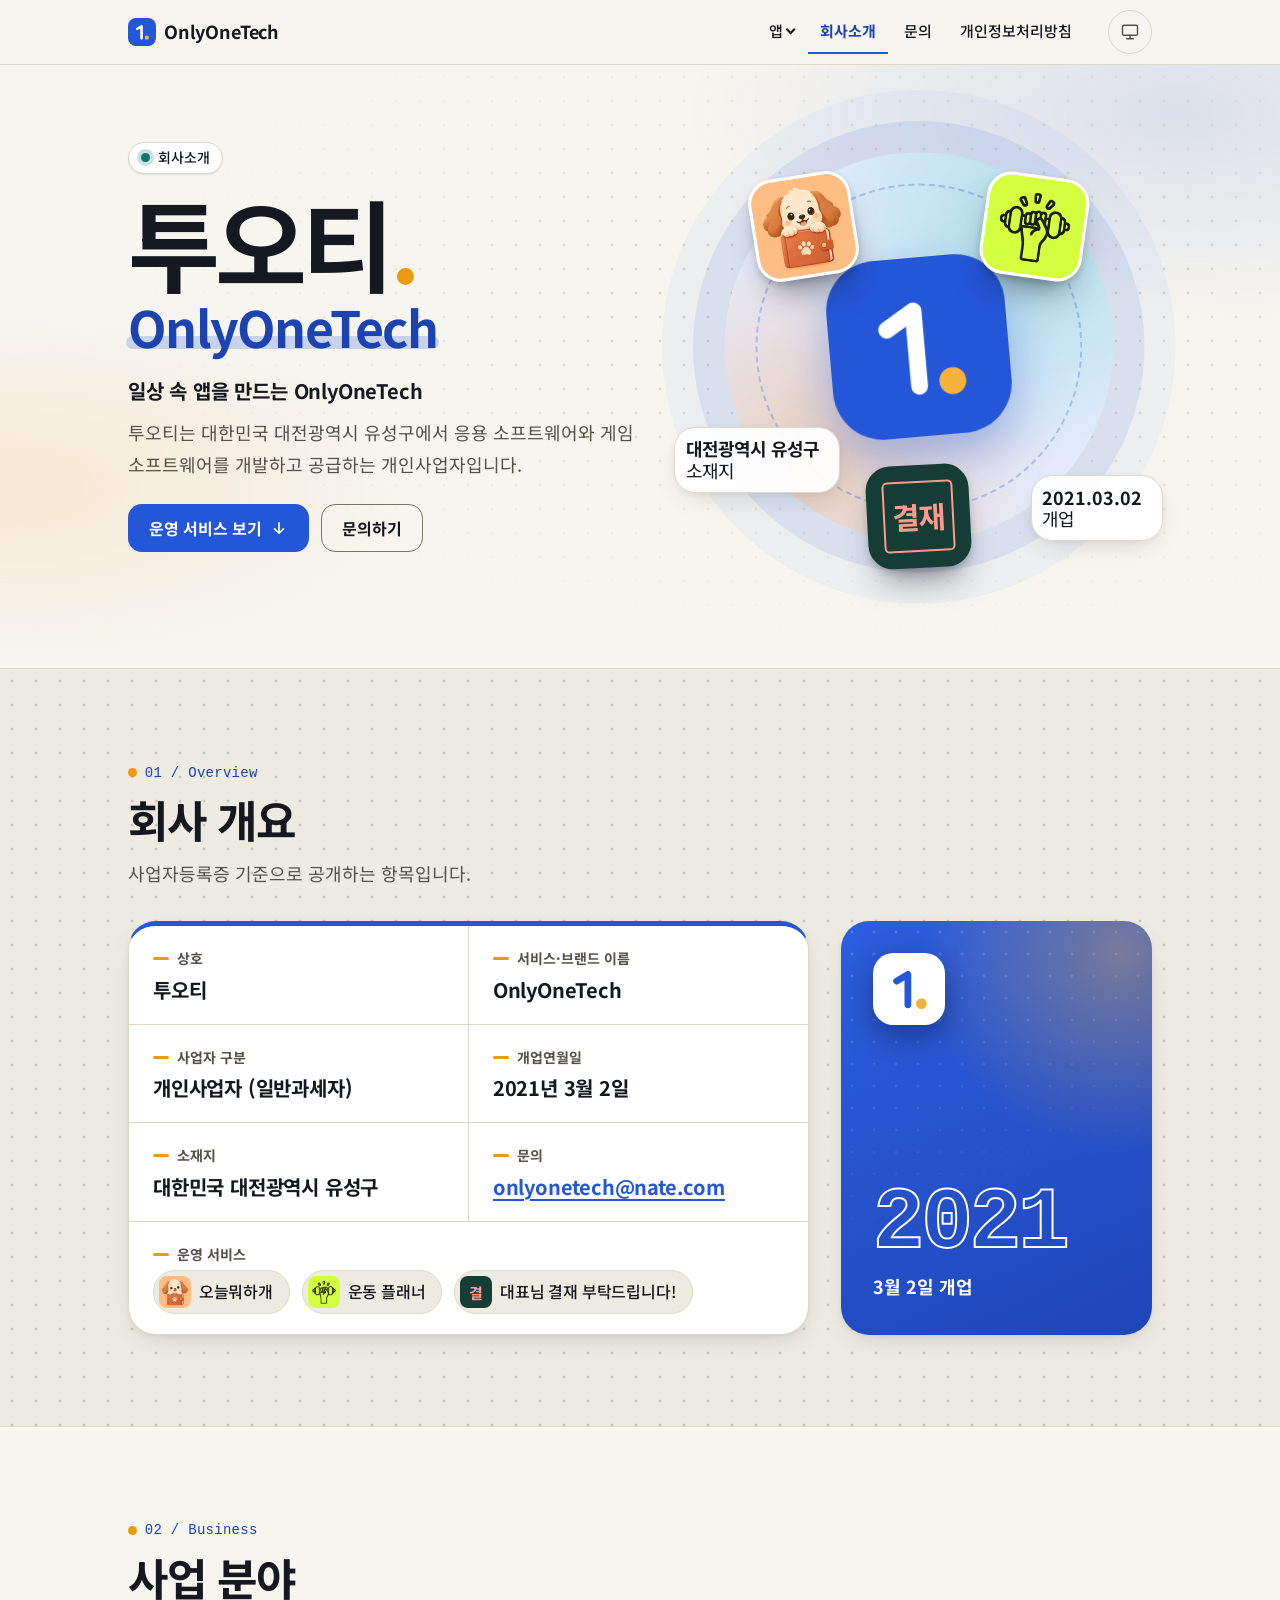
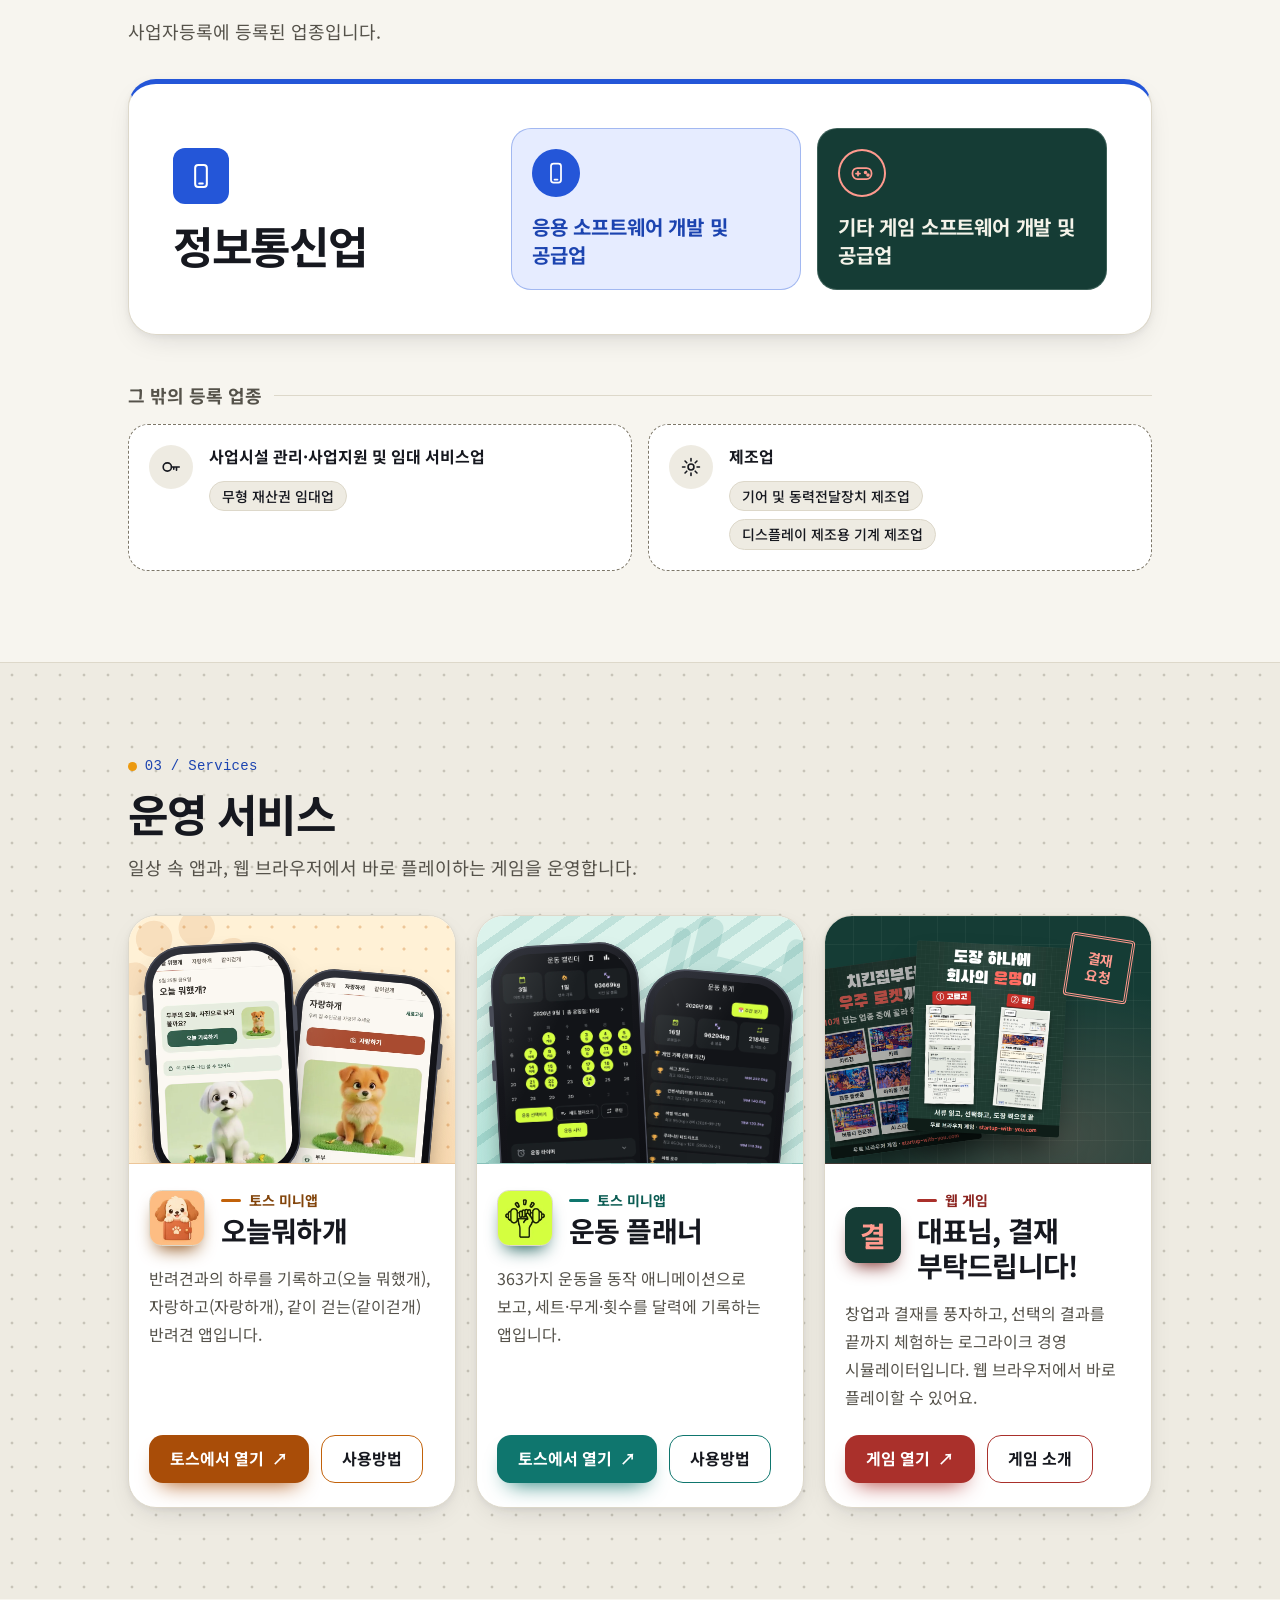
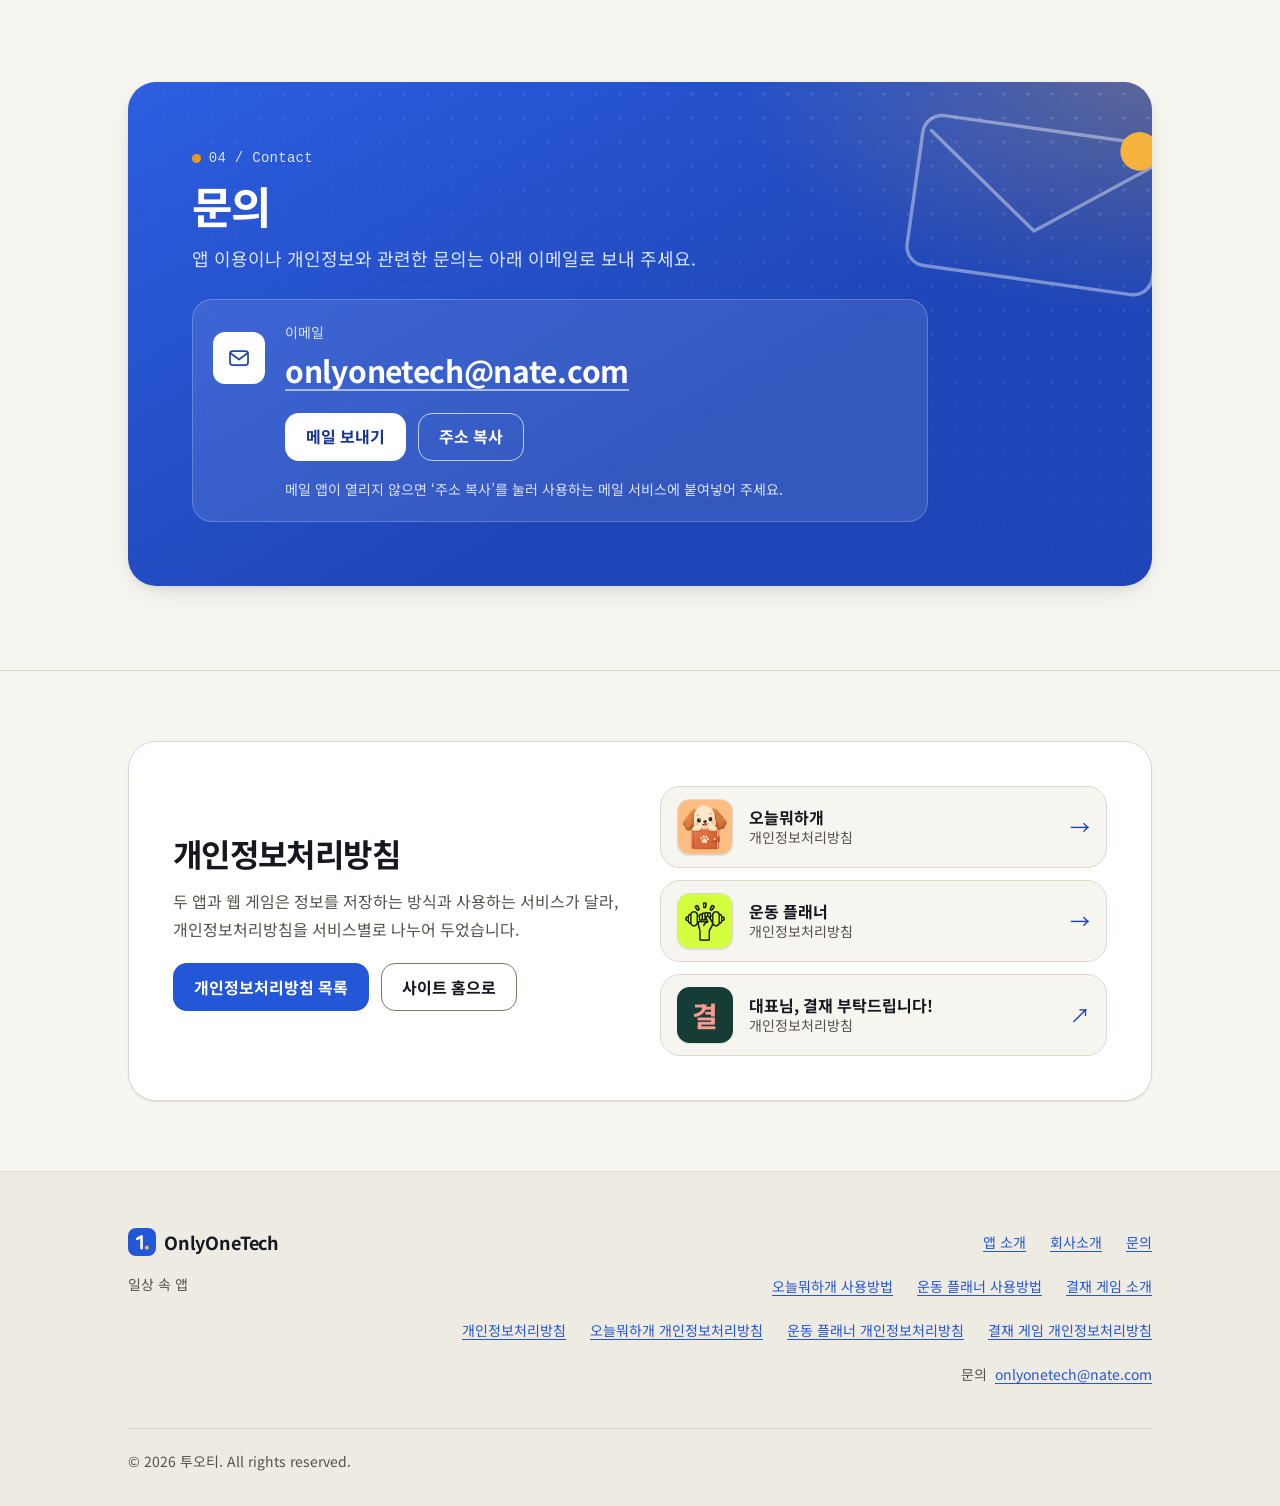
==== commit d1889c8e: "소개 문구를 일상 속 앱을 만드는으로 변경 홈 히어로와 회사소개 히어로의 일상에 도움이 되는 모바일 앱을 만드는 문구를 일상 속 앱을 만드는으로 바꾸고, 페이지 제목, 푸터, 메타" ====
--- a/company.html
+++ b/company.html
@@ -16,7 +16,7 @@
 <meta property="og:description" content="투오티(OnlyOneTech)의 회사 개요와 사업 분야, 운영 서비스를 소개합니다.">
 <!-- og:image / JSON-LD logo: 소유자가 직접 준비한 1200x630 PNG가 생기면 og:image 메타와 JSON-LD "logo"를 추가하세요 (지금은 추가하지 않음) -->
 <link rel="icon" href="data:image/svg+xml,%3Csvg xmlns='http://www.w3.org/2000/svg' viewBox='0 0 32 32'%3E%3Crect width='32' height='32' rx='9' fill='%232456d8'/%3E%3Cpath d='M10.5 12.5 15.5 9.5v13.5' fill='none' stroke='%23fff' stroke-width='3' stroke-linecap='round' stroke-linejoin='round'/%3E%3Ccircle cx='21.5' cy='22.5' r='2.4' fill='%23f5b23c'/%3E%3C/svg%3E">
-<script type="application/ld+json">{"@context":"https://schema.org","@type":"Organization","name":"투오티","alternateName":"OnlyOneTech","email":"onlyonetech@nate.com","description":"일상에 도움이 되는 모바일 앱","foundingDate":"2021-03-02","address":{"@type":"PostalAddress","addressLocality":"대전광역시","addressCountry":"KR"}}</script>
+<script type="application/ld+json">{"@context":"https://schema.org","@type":"Organization","name":"투오티","alternateName":"OnlyOneTech","email":"onlyonetech@nate.com","description":"일상 속 앱","foundingDate":"2021-03-02","address":{"@type":"PostalAddress","addressLocality":"대전광역시","addressCountry":"KR"}}</script>
 <script>try{var t=localStorage.getItem('oot-theme');if(t==='light'||t==='dark')document.documentElement.setAttribute('data-theme',t)}catch(e){}</script>
 <link rel="preconnect" href="https://fonts.googleapis.com">
 <link rel="preconnect" href="https://fonts.gstatic.com" crossorigin>
@@ -105,7 +105,7 @@
       <div class="co-hero__head">
         <p class="hm-hero__eyebrow"><span class="hm-hero__eyebrow-dot" aria-hidden="true"></span>회사소개</p>
         <h1 id="co-title" class="co-hero__title"><span class="co-hero__ko">투오티</span><span class="visually-hidden"> · </span><span class="co-hero__en">OnlyOneTech</span></h1>
-        <p class="co-hero__tagline">일상에 도움이 되는 모바일 앱을 만드는 OnlyOneTech</p>
+        <p class="co-hero__tagline">일상 속 앱을 만드는 OnlyOneTech</p>
         <p class="co-hero__lead">투오티는 대한민국 대전광역시 유성구에서 응용 소프트웨어와 게임 소프트웨어를 개발하고 공급하는 개인사업자입니다.</p>
         <div class="co-hero__actions">
           <a class="btn btn--primary" href="#services">운영 서비스 보기<svg class="hm-btn-ico" viewBox="0 0 24 24" aria-hidden="true" focusable="false"><path d="M12 5v14M6 13l6 6 6-6"/></svg></a>
@@ -249,7 +249,7 @@
       <div class="co-head">
         <p class="hm-eyebrow" aria-hidden="true">03 / Services</p>
         <h2 id="svc-title" class="hm-h2">운영 서비스</h2>
-        <p class="hm-lead">일상에 도움이 되는 모바일 앱과, 웹 브라우저에서 바로 플레이하는 게임을 운영합니다.</p>
+        <p class="hm-lead">일상 속 앱과, 웹 브라우저에서 바로 플레이하는 게임을 운영합니다.</p>
       </div>
 
       <ul class="co-svc-grid" role="list">
@@ -409,7 +409,7 @@
           <svg class="brand__mark" viewBox="0 0 32 32" width="28" height="28" aria-hidden="true" focusable="false"><rect width="32" height="32" rx="9"/><path d="M10.5 12.5 15.5 9.5v13.5"/><circle cx="21.5" cy="22.5" r="2.4"/></svg>
           <span class="brand__name">OnlyOneTech</span>
         </a>
-        <p>일상에 도움이 되는 모바일 앱</p>
+        <p>일상 속 앱</p>
       </div>
       <div class="site-footer__links">
         <nav class="site-footer__nav" aria-label="푸터 메뉴">
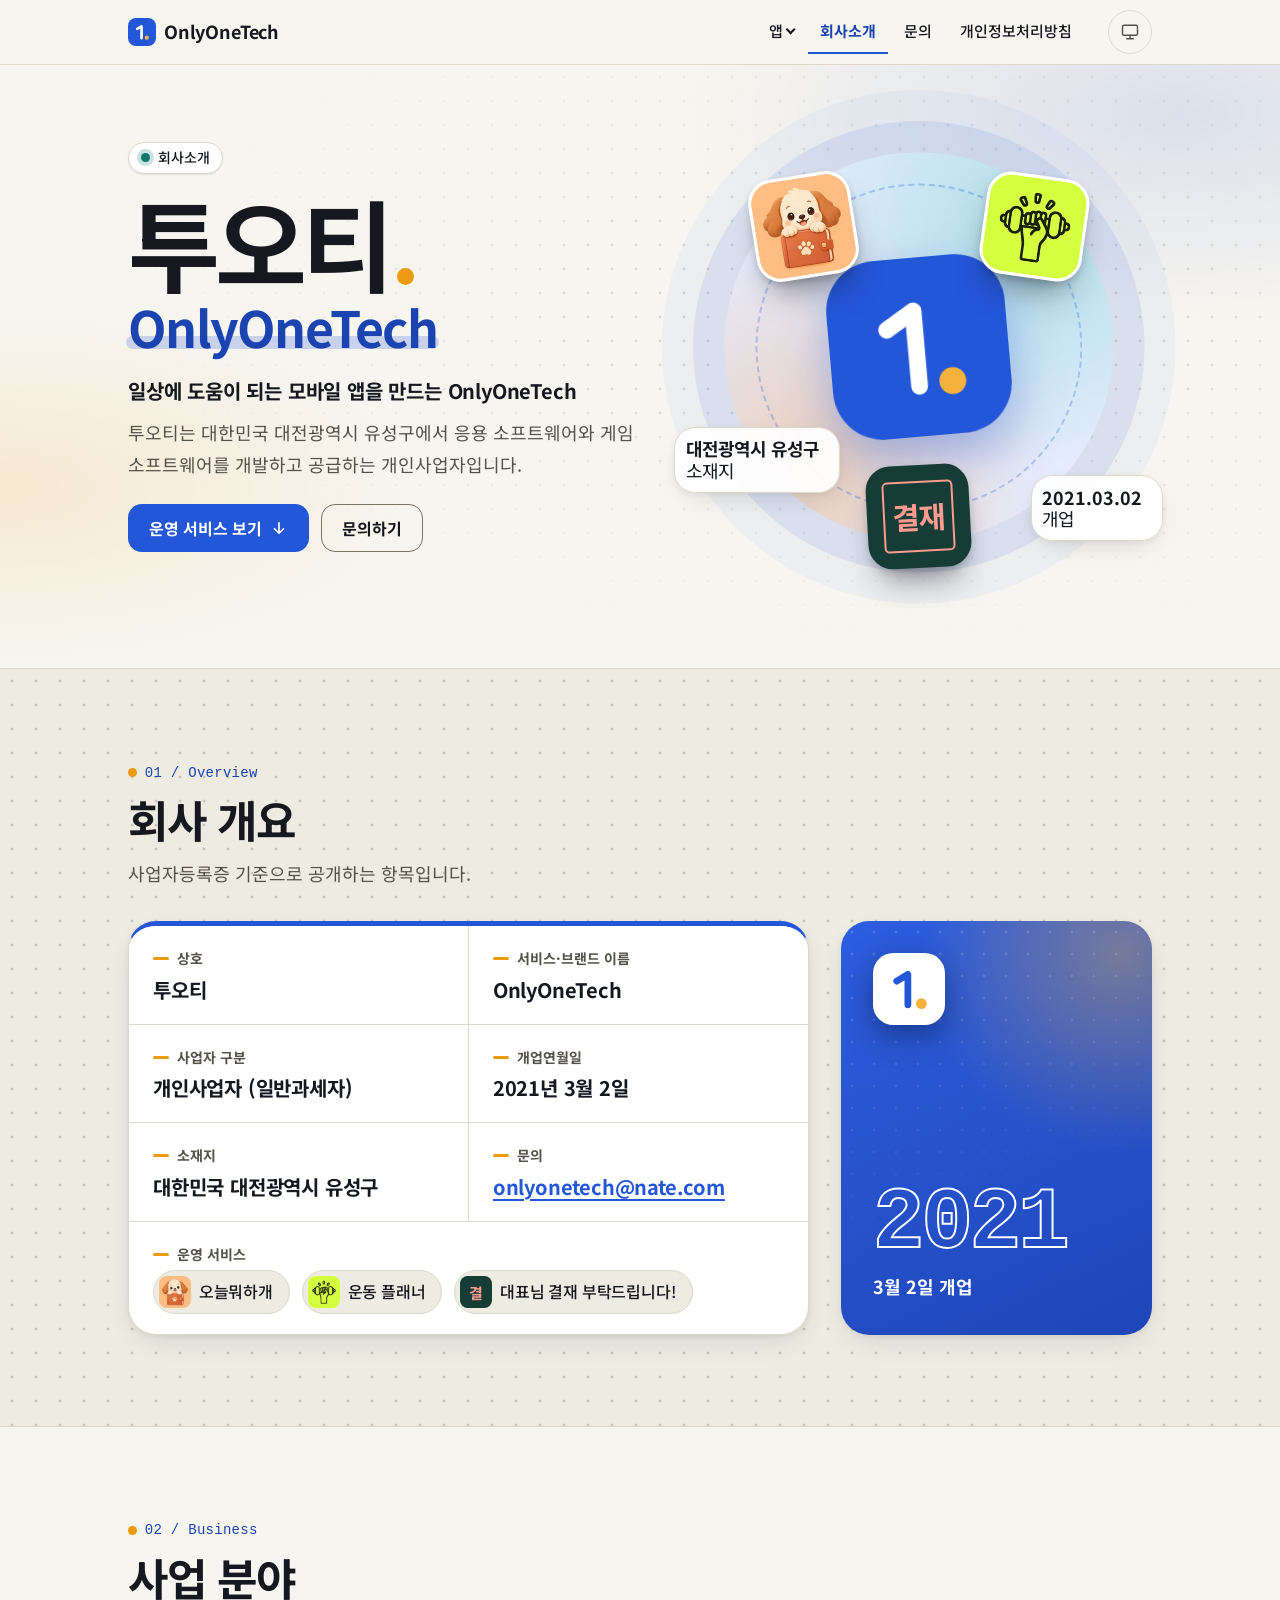
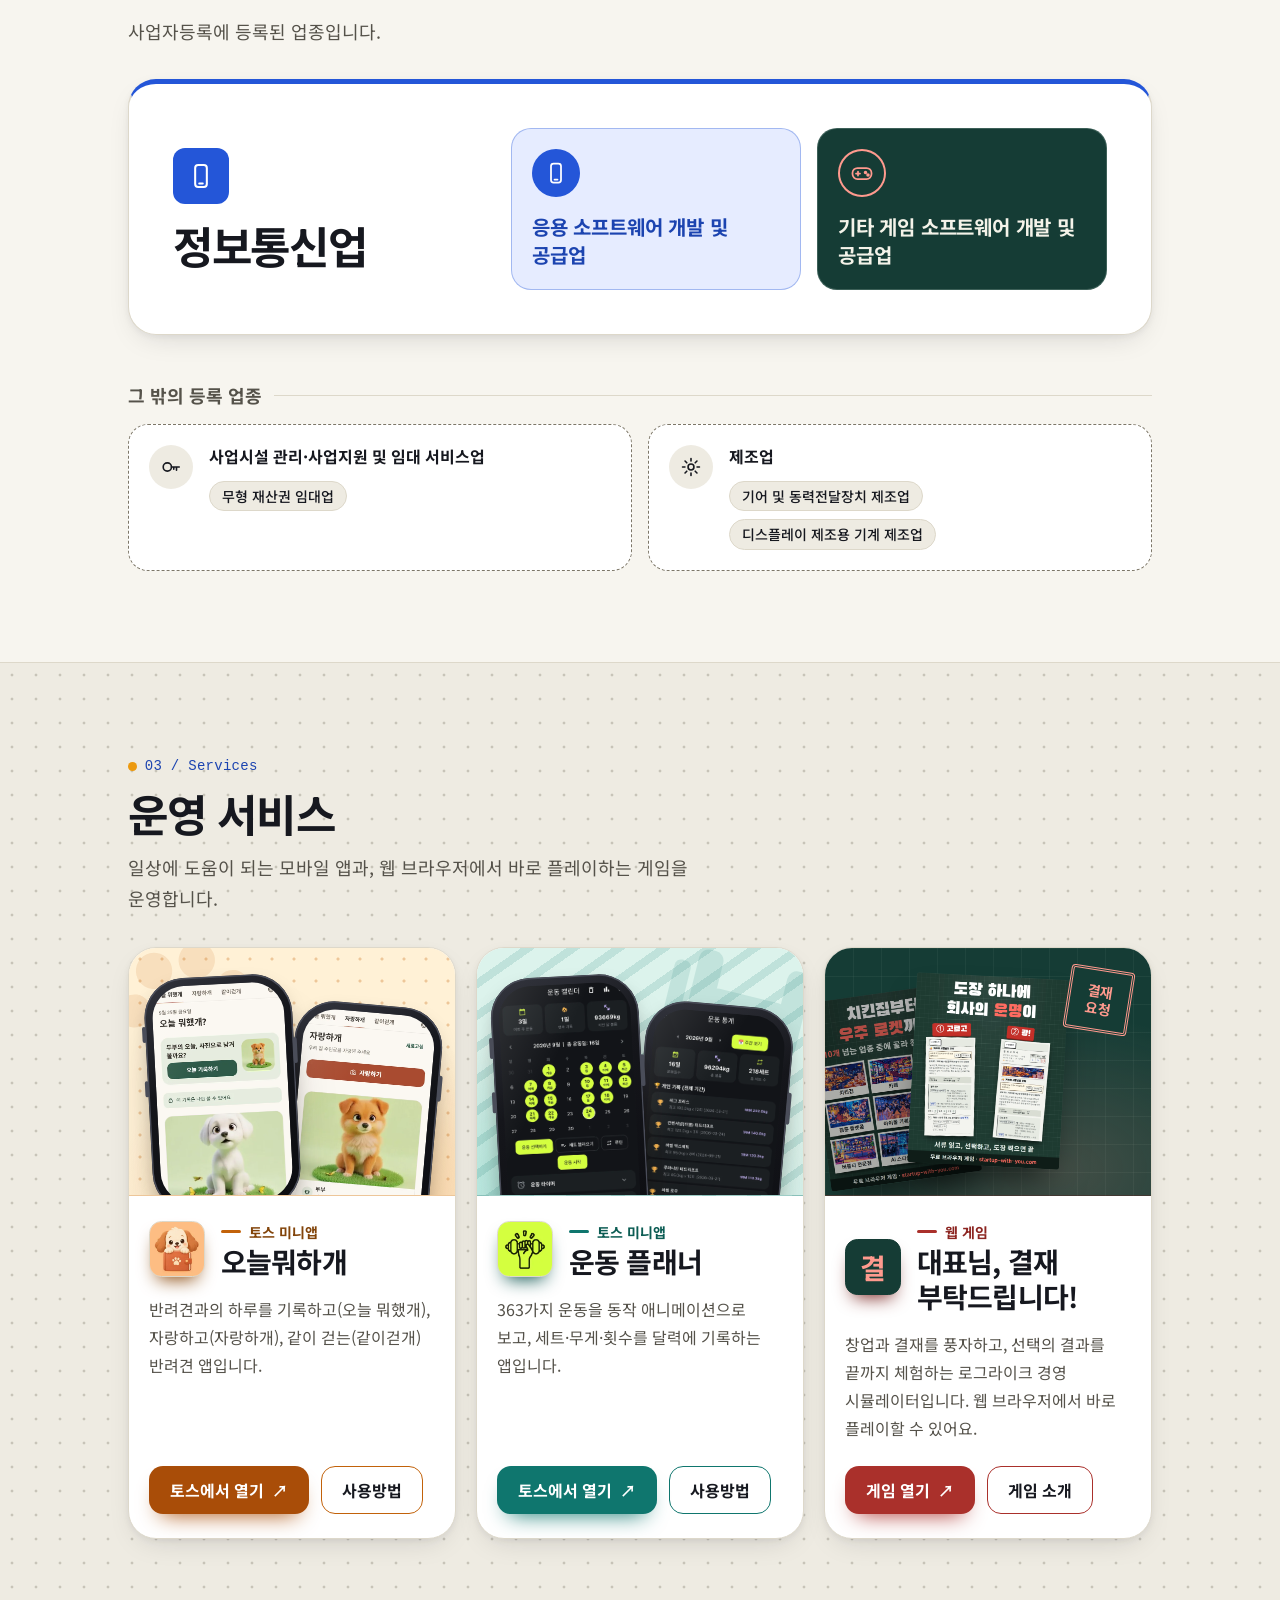
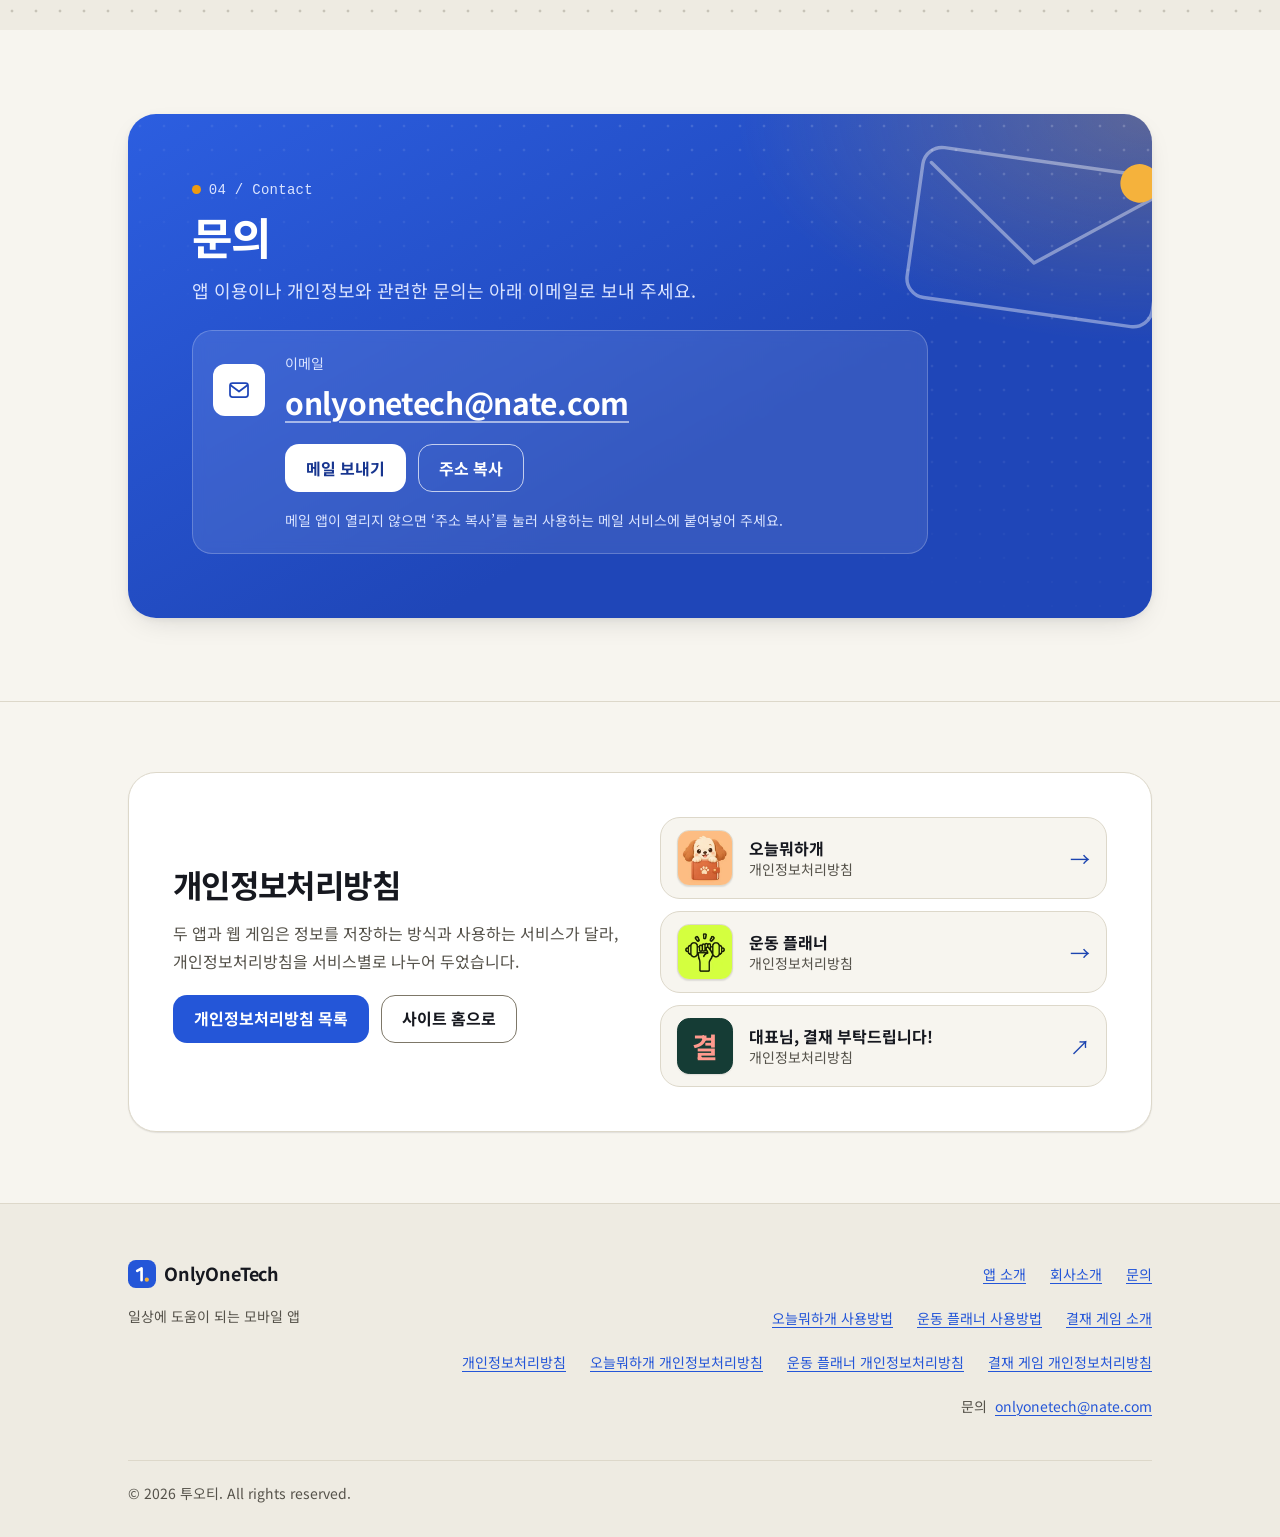
==== commit ba6598d5: "전체 페이지 모바일 최적화 호버 효과를 터치 기기에서 제외하고, 320px 상단 메뉴를 한 줄로 맞추고, 중간 폭에서 화면 밖으로 밀리던 앱 드롭다운을 고쳤다. 작은 글자와 탭 영" ====
--- a/company.html
+++ b/company.html
@@ -16,11 +16,12 @@
 <meta property="og:description" content="투오티(OnlyOneTech)의 회사 개요와 사업 분야, 운영 서비스를 소개합니다.">
 <!-- og:image / JSON-LD logo: 소유자가 직접 준비한 1200x630 PNG가 생기면 og:image 메타와 JSON-LD "logo"를 추가하세요 (지금은 추가하지 않음) -->
 <link rel="icon" href="data:image/svg+xml,%3Csvg xmlns='http://www.w3.org/2000/svg' viewBox='0 0 32 32'%3E%3Crect width='32' height='32' rx='9' fill='%232456d8'/%3E%3Cpath d='M10.5 12.5 15.5 9.5v13.5' fill='none' stroke='%23fff' stroke-width='3' stroke-linecap='round' stroke-linejoin='round'/%3E%3Ccircle cx='21.5' cy='22.5' r='2.4' fill='%23f5b23c'/%3E%3C/svg%3E">
-<script type="application/ld+json">{"@context":"https://schema.org","@type":"Organization","name":"투오티","alternateName":"OnlyOneTech","email":"onlyonetech@nate.com","description":"일상 속 앱","foundingDate":"2021-03-02","address":{"@type":"PostalAddress","addressLocality":"대전광역시","addressCountry":"KR"}}</script>
+<script type="application/ld+json">{"@context":"https://schema.org","@type":"Organization","name":"투오티","alternateName":"OnlyOneTech","email":"onlyonetech@nate.com","description":"일상에 도움이 되는 모바일 앱","foundingDate":"2021-03-02","address":{"@type":"PostalAddress","addressLocality":"대전광역시","addressCountry":"KR"}}</script>
 <script>try{var t=localStorage.getItem('oot-theme');if(t==='light'||t==='dark')document.documentElement.setAttribute('data-theme',t)}catch(e){}</script>
 <link rel="preconnect" href="https://fonts.googleapis.com">
 <link rel="preconnect" href="https://fonts.gstatic.com" crossorigin>
-<link rel="stylesheet" href="https://fonts.googleapis.com/css2?family=Noto+Sans+KR:wght@400;500;700&display=swap">
+<link rel="stylesheet" href="https://fonts.googleapis.com/css2?family=Noto+Sans+KR:wght@400;500;700&display=swap" media="print" onload="this.media='all'">
+<noscript><link rel="stylesheet" href="https://fonts.googleapis.com/css2?family=Noto+Sans+KR:wght@400;500;700&display=swap"></noscript>
 <link rel="stylesheet" href="style.css">
 <link rel="stylesheet" href="home.css">
 <link rel="stylesheet" href="company.css">
@@ -105,7 +106,7 @@
       <div class="co-hero__head">
         <p class="hm-hero__eyebrow"><span class="hm-hero__eyebrow-dot" aria-hidden="true"></span>회사소개</p>
         <h1 id="co-title" class="co-hero__title"><span class="co-hero__ko">투오티</span><span class="visually-hidden"> · </span><span class="co-hero__en">OnlyOneTech</span></h1>
-        <p class="co-hero__tagline">일상 속 앱을 만드는 OnlyOneTech</p>
+        <p class="co-hero__tagline">일상에 도움이 되는 모바일 앱을 만드는 OnlyOneTech</p>
         <p class="co-hero__lead">투오티는 대한민국 대전광역시 유성구에서 응용 소프트웨어와 게임 소프트웨어를 개발하고 공급하는 개인사업자입니다.</p>
         <div class="co-hero__actions">
           <a class="btn btn--primary" href="#services">운영 서비스 보기<svg class="hm-btn-ico" viewBox="0 0 24 24" aria-hidden="true" focusable="false"><path d="M12 5v14M6 13l6 6 6-6"/></svg></a>
@@ -249,7 +250,7 @@
       <div class="co-head">
         <p class="hm-eyebrow" aria-hidden="true">03 / Services</p>
         <h2 id="svc-title" class="hm-h2">운영 서비스</h2>
-        <p class="hm-lead">일상 속 앱과, 웹 브라우저에서 바로 플레이하는 게임을 운영합니다.</p>
+        <p class="hm-lead">일상에 도움이 되는 모바일 앱과, 웹 브라우저에서 바로 플레이하는 게임을 운영합니다.</p>
       </div>
 
       <ul class="co-svc-grid" role="list">
@@ -409,7 +410,7 @@
           <svg class="brand__mark" viewBox="0 0 32 32" width="28" height="28" aria-hidden="true" focusable="false"><rect width="32" height="32" rx="9"/><path d="M10.5 12.5 15.5 9.5v13.5"/><circle cx="21.5" cy="22.5" r="2.4"/></svg>
           <span class="brand__name">OnlyOneTech</span>
         </a>
-        <p>일상 속 앱</p>
+        <p>일상에 도움이 되는 모바일 앱</p>
       </div>
       <div class="site-footer__links">
         <nav class="site-footer__nav" aria-label="푸터 메뉴">
--- a/style.css
+++ b/style.css
@@ -213,7 +213,7 @@
   text-decoration-thickness: 0.08em;
   text-underline-offset: 0.2em;
 }
-a:hover { color: var(--color-primary-hover); }
+@media (hover: hover) { a:hover { color: var(--color-primary-hover); } }
 
 :focus-visible {
   outline: 3px solid var(--color-focus);
@@ -222,6 +222,10 @@
 }
 
 [hidden] { display: none !important; }
+
+/* touch: no 300ms tap delay / double-tap zoom on controls (pinch zoom still works), one calm tap flash */
+html { -webkit-tap-highlight-color: rgb(36 86 216 / 0.14); }
+a, button, summary, label, [role="button"] { touch-action: manipulation; }
 
 /* ---------- 3. Layout primitives ---------- */
 .container {
@@ -229,6 +233,8 @@
   max-width: var(--container);
   margin-inline: auto;
   padding-inline: var(--gutter);
+  /* notched phones in landscape: keep text out of the sensor area (0 everywhere else) */
+  padding-inline: max(var(--gutter), env(safe-area-inset-left, 0px)) max(var(--gutter), env(safe-area-inset-right, 0px));
 }
 .section { padding-block: var(--section-y); }
 .section--alt {
@@ -294,7 +300,7 @@
   font-size: var(--fs-md);
   letter-spacing: -0.01em;
 }
-.brand:hover { color: var(--color-text); }
+@media (hover: hover) { .brand:hover { color: var(--color-text); } }
 .brand__mark { flex: none; }
 .brand__mark rect { fill: var(--mark-bg); }
 .brand__mark path { fill: none; stroke: var(--mark-fg); stroke-width: 3; stroke-linecap: round; stroke-linejoin: round; }
@@ -322,7 +328,7 @@
   border-bottom: 2px solid transparent;
   border-radius: 0;
 }
-.site-nav a:hover { color: var(--color-primary-text); border-bottom-color: var(--color-border-strong); }
+@media (hover: hover) { .site-nav a:hover { color: var(--color-primary-text); border-bottom-color: var(--color-border-strong); } }
 .site-nav a[aria-current="page"] {
   font-weight: var(--fw-bold);
   color: var(--color-primary-text);
@@ -343,7 +349,7 @@
   cursor: pointer;
   transition: background-color var(--dur) var(--ease), color var(--dur) var(--ease), border-color var(--dur) var(--ease);
 }
-.theme-toggle:hover { background: var(--color-surface-2); color: var(--color-text); border-color: var(--color-border-strong); }
+@media (hover: hover) { .theme-toggle:hover { background: var(--color-surface-2); color: var(--color-text); border-color: var(--color-border-strong); } }
 .theme-toggle:focus-visible { outline-offset: 2px; border-radius: var(--radius-pill); }
 .theme-toggle__ico {
   display: none;
@@ -397,9 +403,9 @@
   transition: background-color var(--dur) var(--ease), border-color var(--dur) var(--ease), color var(--dur) var(--ease);
 }
 .btn--primary { background: var(--color-primary); color: var(--color-on-primary); }
-.btn--primary:hover { background: var(--color-primary-hover); color: var(--color-on-primary); }
+@media (hover: hover) { .btn--primary:hover { background: var(--color-primary-hover); color: var(--color-on-primary); } }
 .btn--ghost { background: transparent; color: var(--color-text); border-color: var(--color-border-strong); }
-.btn--ghost:hover { background: var(--color-surface-2); color: var(--color-text); }
+@media (hover: hover) { .btn--ghost:hover { background: var(--color-surface-2); color: var(--color-text); } }
 
 /* badge */
 .badge {
@@ -871,6 +877,7 @@
 .site-footer {
   flex: none;
   padding-block: var(--space-12) var(--space-8);
+  padding-bottom: calc(var(--space-8) + env(safe-area-inset-bottom, 0px)); /* home-indicator phones */
   background: var(--color-surface-2);
   border-top: 1px solid var(--color-border);
 }
@@ -920,7 +927,7 @@
   font-size: var(--fs-sm);
   text-decoration: none;
 }
-.back-link:hover { text-decoration: underline; }
+@media (hover: hover) { .back-link:hover { text-decoration: underline; } }
 
 .doc__header {
   padding-bottom: var(--space-6);
@@ -996,7 +1003,7 @@
   line-height: 1.4;
   text-decoration: none;
 }
-.doc-toc-m__list a:hover { background: var(--color-primary-soft); color: var(--color-primary-text); }
+@media (hover: hover) { .doc-toc-m__list a:hover { background: var(--color-primary-soft); color: var(--color-primary-text); } }
 .doc-toc-m__list a:focus-visible { border-radius: 0; outline-offset: -3px; }
 
 /* summary: three core points, each linking to the full clause below */
@@ -1022,7 +1029,7 @@
   line-height: 1.45;
   text-decoration: none;
 }
-.doc-summary__item:hover .doc-summary__text { text-decoration: underline; text-underline-offset: 0.2em; }
+@media (hover: hover) { .doc-summary__item:hover .doc-summary__text { text-decoration: underline; text-underline-offset: 0.2em; } }
 .doc-summary__check {
   flex: none;
   display: grid;
@@ -1097,7 +1104,7 @@
     color: var(--color-text-muted);
     text-decoration: none;
   }
-  .doc-toc__list a:hover { color: var(--color-primary-text); border-left-color: var(--color-primary); }
+  @media (hover: hover) { .doc-toc__list a:hover { color: var(--color-primary-text); border-left-color: var(--color-primary); } }
 }
 
 /* ---------- 6. Utilities, reduced motion, print ---------- */
@@ -1372,7 +1379,7 @@
   font-weight: var(--fw-medium);
   text-decoration: none;
 }
-.jump__list a:hover { background: var(--card-soft); border-color: var(--card-accent); color: var(--card-text); }
+@media (hover: hover) { .jump__list a:hover { background: var(--card-soft); border-color: var(--card-accent); color: var(--card-text); } }
 .jump__list a:focus-visible { border-radius: var(--radius-pill); }
 @media (min-width: 40em) {
   .app-icon--xl { width: 6rem; height: 6rem; }
@@ -1460,7 +1467,7 @@
   line-height: 1.5;
   text-align: center;
 }
-.step__zoom:hover .step__zoom-hint { color: var(--color-text); }
+@media (hover: hover) { .step__zoom:hover .step__zoom-hint { color: var(--color-text); } }
 .step__body { grid-area: body; min-width: 0; }
 .step__list { list-style: none; margin: 0; padding: 0; display: grid; gap: var(--space-3); }
 .step__list li { position: relative; padding-left: 1.25rem; }
@@ -1551,7 +1558,8 @@
   border: 1px solid var(--color-border);
   border-radius: var(--radius-lg);
 }
-.faq__item:hover, .faq__item[open] { border-color: var(--color-border-strong); }
+.faq__item[open] { border-color: var(--color-border-strong); }
+@media (hover: hover) { .faq__item:hover { border-color: var(--color-border-strong); } }
 .faq__item summary {
   display: flex;
   align-items: flex-start;
@@ -1603,7 +1611,7 @@
   color: var(--color-text);
   text-decoration: none;
 }
-.more-card:hover { background: var(--color-surface-2); border-color: var(--color-border-strong); color: var(--color-text); }
+@media (hover: hover) { .more-card:hover { background: var(--color-surface-2); border-color: var(--color-border-strong); color: var(--color-text); } }
 .more-card:focus-visible { border-radius: var(--radius-lg); }
 .more-card__label { font-family: var(--font-mono); font-size: var(--fs-xs); color: var(--color-text-muted); }
 .more-card__title { font-size: var(--fs-md); font-weight: var(--fw-bold); line-height: var(--lh-snug); }
@@ -1626,7 +1634,7 @@
 .doc-related__title { margin-bottom: var(--space-3); font-size: var(--fs-md); font-weight: var(--fw-bold); }
 .doc-related__list { list-style: none; margin: 0; padding: 0; display: flex; flex-wrap: wrap; gap: var(--space-3); }
 @media (min-width: 60em) {
-  .doc-toc { max-height: calc(100vh - var(--header-h) - var(--space-8)); overflow-y: auto; }
+  .doc-toc { max-height: calc(100vh - var(--header-h) - var(--space-8)); max-height: calc(100dvh - var(--header-h) - var(--space-8)); overflow-y: auto; }
 }
 
 /* 7.13 Policy hub (privacy.html) */
@@ -1671,7 +1679,8 @@
 /* 7.14b Header: six links no longer fit one row between 40em and 52em, so keep the two-row (phone) layout there */
 @media (min-width: 40em) and (max-width: 51.99em) {
   :root { --header-h: 0rem; }
-  .site-header { position: static; -webkit-backdrop-filter: none; backdrop-filter: none; }
+  /* relative (not static) so the absolutely placed "app" drop-down is anchored to the header, not to the page */
+  .site-header { position: relative; z-index: var(--z-header); -webkit-backdrop-filter: none; backdrop-filter: none; }
   .site-header__inner {
     grid-template-columns: minmax(0, 1fr) auto;
     grid-template-areas: "brand toggle" "nav nav";
@@ -1760,9 +1769,9 @@
   text-decoration: none;
   box-shadow: 3px 3px 0 #091f1a;
 }
-.game-button:hover { color: #fff; background: #8c2521; }
+@media (hover: hover) { .game-button:hover { color: #fff; background: #8c2521; } }
 .game-text-link { color: var(--game-desk-ink); font-size: var(--fs-sm); padding-block: var(--space-3); }
-.game-text-link:hover { color: var(--game-seal-bright); }
+@media (hover: hover) { .game-text-link:hover { color: var(--game-seal-bright); } }
 .game-hero a:focus-visible { outline-color: #ffd29d; }
 .game-dossier a:focus-visible { outline-color: var(--color-focus); }
 .game-dossier {
@@ -1834,7 +1843,7 @@
 .game-more .game-section__eyebrow { color: var(--game-seal-bright); }
 .game-more .game-section__lead { color: var(--game-desk-muted); }
 .game-more a { color: var(--game-desk-ink); }
-.game-more a:hover { color: var(--game-seal-bright); }
+@media (hover: hover) { .game-more a:hover { color: var(--game-seal-bright); } }
 .game-more a:focus-visible { outline-color: #ffd29d; }
 .game-links { list-style: none; display: grid; border-top: 1px solid var(--game-desk-muted); }
 .game-link { display: grid; gap: var(--space-1); padding-block: var(--space-5); border-bottom: 1px solid var(--game-desk-muted); text-decoration: none; }
@@ -1881,11 +1890,11 @@
 .game-preview__gallery { list-style: none; margin: 0; padding: 0; display: grid; grid-template-columns: repeat(2, minmax(0, 1fr)); gap: var(--space-3); min-width: 0; }
 .game-shot { min-width: 0; }
 .game-shot > a { display: block; height: 100%; padding: 5px 5px var(--space-2); background: var(--game-desk-ink); color: #18221f; border-radius: var(--radius-sm); text-decoration: none; box-shadow: 0 6px 18px rgb(0 0 0 / 0.3); }
-.game-shot > a:hover { color: #18221f; box-shadow: 0 8px 22px rgb(0 0 0 / 0.45); }
+@media (hover: hover) { .game-shot > a:hover { color: #18221f; box-shadow: 0 8px 22px rgb(0 0 0 / 0.45); } }
 .game-shot img { display: block; width: 100%; height: auto; aspect-ratio: 4 / 5; object-fit: cover; object-position: top center; background: #0b1a17; }
 .game-shot__cap { display: block; margin-top: var(--space-2); padding-inline: var(--space-1); font-size: var(--fs-xs); font-weight: var(--fw-bold); line-height: 1.4; }
 .game-shot--cta > a { display: grid; align-content: center; gap: var(--space-2); min-height: 100%; padding: var(--space-5); background: var(--game-seal-bright); border: 2px dashed #18221f; }
-.game-shot--cta > a:hover { background: #ffb3a9; }
+@media (hover: hover) { .game-shot--cta > a:hover { background: #ffb3a9; } }
 .game-shot__cta-title { font-size: var(--fs-lg); font-weight: var(--fw-bold); line-height: 1.25; }
 .game-shot__cta-text { font-size: var(--fs-sm); }
 .game-shot__cta-url { font-family: var(--font-mono); font-size: var(--fs-xs); font-weight: var(--fw-bold); overflow-wrap: anywhere; }
@@ -1927,7 +1936,7 @@
   transform: rotate(45deg);
   transition: transform var(--dur) var(--ease), margin var(--dur) var(--ease);
 }
-.site-nav__toggle:hover { color: var(--color-primary-text); border-bottom-color: var(--color-border-strong); }
+@media (hover: hover) { .site-nav__toggle:hover { color: var(--color-primary-text); border-bottom-color: var(--color-border-strong); } }
 .site-nav__toggle[aria-expanded="true"] { color: var(--color-primary-text); border-bottom-color: var(--color-primary); }
 .site-nav__toggle[aria-expanded="true"]::after { margin-top: 0.2rem; transform: rotate(-135deg); }
 .site-nav__toggle.is-current { font-weight: var(--fw-bold); color: var(--color-primary-text); border-bottom-color: var(--color-primary); }
@@ -1962,7 +1971,7 @@
   color: var(--color-text);
   text-decoration: none;
 }
-.site-subnav__link:hover { border-color: var(--color-primary); background: var(--color-primary-soft); color: var(--color-text); }
+@media (hover: hover) { .site-subnav__link:hover { border-color: var(--color-primary); background: var(--color-primary-soft); color: var(--color-text); } }
 .site-subnav__link[aria-current="page"] { border-color: var(--color-primary); box-shadow: inset 3px 0 0 var(--color-primary); }
 .site-subnav__icon { flex: none; width: 2.5rem; height: 2.5rem; border-radius: 22%; object-fit: cover; border: 1px solid var(--color-border); }
 .site-subnav__icon--game { display: grid; place-items: center; background: #153c35; border-color: #153c35; color: #ff9a8e; font-weight: var(--fw-bold); font-size: 1.25rem; line-height: 1; }
@@ -2067,9 +2076,15 @@
   overflow: hidden;
   transition: border-color var(--dur) var(--ease), box-shadow 250ms var(--ease);
 }
-.apps-card:hover, .apps-card:focus-within {
+.apps-card:focus-within {
   border-color: color-mix(in srgb, var(--card-accent) 55%, var(--color-border));
   box-shadow: var(--shadow-md);
+}
+@media (hover: hover) {
+  .apps-card:hover {
+    border-color: color-mix(in srgb, var(--card-accent) 55%, var(--color-border));
+    box-shadow: var(--shadow-md);
+  }
 }
 .apps-card__cover {
   position: relative;
@@ -2282,7 +2297,7 @@
   text-decoration: none;
   box-shadow: 3px 3px 0 #091f1a;
 }
-.apps-game__btn:hover { background: #8c2521; color: #fff; }
+@media (hover: hover) { .apps-game__btn:hover { background: #8c2521; color: #fff; } }
 .apps-game__link {
   display: inline-flex;
   align-items: center;
@@ -2291,7 +2306,7 @@
   font-size: var(--fs-sm);
   font-weight: var(--fw-medium);
 }
-.apps-game__link:hover { color: var(--apps-game-seal); }
+@media (hover: hover) { .apps-game__link:hover { color: var(--apps-game-seal); } }
 
 .apps-game__visual {
   position: relative;
@@ -2361,7 +2376,7 @@
 /* Home apps: Toss entry button + guide button stacked in the card actions */
 .apps-card__actions { display: grid; gap: var(--space-3); }
 .apps-card__actions .btn--toss::after { content: "\2197"; }
-.apps-card__actions .btn--ghost:hover { border-color: var(--card-accent, var(--color-primary)); }
+@media (hover: hover) { .apps-card__actions .btn--ghost:hover { border-color: var(--card-accent, var(--color-primary)); } }
 
 /* Privacy: web game (no app icon image) */
 .app-icon--game {
@@ -2374,3 +2389,49 @@
   font-weight: var(--fw-bold);
   line-height: 1;
 }
+
+/* ==========================================================================
+   8. Phones (mobile optimisation, appended last)
+      Everything below is scoped to small screens, touch or short landscape
+      screens; the desktop layout (>= 52em, normal height) is not affected.
+   ========================================================================== */
+
+/* menu: four items on one row down to 320px (it wrapped to a second row on the smallest phones) */
+@media (max-width: 21.25em) {
+  .site-nav a,
+  .site-nav__toggle { font-size: 0.875rem; padding-inline: 0.375rem; }
+  .site-nav__list { gap: 0; }
+}
+
+/* tap targets that were a few pixels short; the negative margin keeps the visible layout unchanged */
+@media (max-width: 39.999em) {
+  .crumbs a { padding-inline: calc(var(--space-2) + 0.5rem); margin-inline: -0.5rem; }
+  .site-footer__nav a { min-width: var(--tap); justify-content: center; }
+  /* a blurred sticky bar repaints on every scroll frame; the bar is 92% opaque, so the blur is not missed */
+  .jump-bar { -webkit-backdrop-filter: none; backdrop-filter: none; }
+}
+
+/* landscape phones: a sticky header would cover about a sixth of a ~375px-high screen, so let it scroll away */
+@media (min-width: 52em) and (max-height: 30em) {
+  :root { --header-h: 0rem; }
+  html:has(.jump-bar) { --header-h: 0rem; }
+  .site-header { position: relative; -webkit-backdrop-filter: none; backdrop-filter: none; }
+  .jump-bar { top: 0; }
+}
+
+/* browsers without :has(): the sticky section chips on guide pages would hide the target of an anchor jump */
+@supports not selector(:has(*)) {
+  @media (max-width: 39.999em) {
+    :root { --header-h: 3.75rem; }
+  }
+}
+
+/* game intro: the long sections below the first one are rendered only when they come near */
+@media (max-width: 63.99em) {
+  .accent--game #preview { content-visibility: auto; contain-intrinsic-size: auto 1650px; }
+  .accent--game #modes { content-visibility: auto; contain-intrinsic-size: auto 830px; }
+  .accent--game #start { content-visibility: auto; contain-intrinsic-size: auto 1900px; }
+  .accent--game #records { content-visibility: auto; contain-intrinsic-size: auto 690px; }
+  .accent--game #notice { content-visibility: auto; contain-intrinsic-size: auto 430px; }
+  .accent--game #more { content-visibility: auto; contain-intrinsic-size: auto 790px; }
+}
--- a/home.css
+++ b/home.css
@@ -204,7 +204,7 @@
   box-shadow: 0 12px 24px -12px color-mix(in srgb, var(--b) 80%, transparent), 0 2px 4px rgb(0 0 0 / 0.12);
 }
 .hm-launch__btn--fit { --b: var(--hm-fit-btn); --o: var(--hm-fit-on); }
-.hm-launch__btn:hover { color: var(--o); filter: brightness(1.07); }
+@media (hover: hover) { .hm-launch__btn:hover { color: var(--o); filter: brightness(1.07); } }
 .hm-launch__btn img {
   flex: none;
   width: 3rem;
@@ -246,7 +246,7 @@
   line-height: 1.35;
   text-decoration: none;
 }
-.hm-gamepill:hover { color: #fff; background: #1b4a41; }
+@media (hover: hover) { .hm-gamepill:hover { color: #fff; background: #1b4a41; } }
 .hm-gamepill:focus-visible { outline-color: #ffd29d; }
 .hm-gamepill__stamp {
   flex: none;
@@ -302,7 +302,7 @@
   border-radius: 1.2em;
   background: var(--hm-float-bg);
   color: var(--color-text);
-  font-size: max(11.5px, 1.15em);
+  font-size: max(13px, 1.15em); /* was 11.5px on phones */
   line-height: 1.2;
   box-shadow: var(--shadow-md);
 }
@@ -473,13 +473,13 @@
 .hm-app .chip-list { margin-top: var(--space-5); max-width: 27rem; }
 .hm-app__actions { display: flex; flex-wrap: wrap; gap: var(--space-3); margin-top: var(--space-6); }
 .hm-app .btn--primary { background: var(--hm-btn); color: var(--hm-on); box-shadow: 0 12px 22px -12px var(--hm-btn); }
-.hm-app .btn--primary:hover { background: var(--hm-btn); color: var(--hm-on); filter: brightness(1.08); }
+@media (hover: hover) { .hm-app .btn--primary:hover { background: var(--hm-btn); color: var(--hm-on); filter: brightness(1.08); } }
 .hm-app .btn--toss::after { content: "\2197"; margin-left: var(--space-2); }
 .hm-app .btn--ghost { background: color-mix(in srgb, var(--color-surface) 55%, transparent); border-color: var(--card-accent); }
-.hm-app .btn--ghost:hover { background: var(--color-surface); }
+@media (hover: hover) { .hm-app .btn--ghost:hover { background: var(--color-surface); } }
 .hm-app__foot { display: flex; flex-wrap: wrap; align-items: center; gap: var(--space-3) var(--space-5); margin-top: var(--space-5); }
 .hm-app__link { color: var(--card-text); font-size: var(--fs-sm); font-weight: var(--fw-medium); }
-.hm-app__link:hover { color: var(--color-text); }
+@media (hover: hover) { .hm-app__link:hover { color: var(--color-text); } }
 
 /* gallery: horizontal scroll-snap track of phone mockups */
 .hm-gal { position: relative; min-width: 0; font-size: 1rem; }
@@ -512,7 +512,7 @@
   cursor: pointer;
 }
 .hm-gal__btn svg { width: 1.375rem; height: 1.375rem; fill: none; stroke: currentColor; stroke-width: 2.2; stroke-linecap: round; stroke-linejoin: round; }
-.hm-gal__btn:hover:not(:disabled) { background: var(--card-accent); color: var(--hm-on); }
+@media (hover: hover) { .hm-gal__btn:hover:not(:disabled) { background: var(--card-accent); color: var(--hm-on); } }
 .hm-gal__btn:disabled { opacity: 0.4; cursor: default; }
 
 .hm-gal__scroll {
@@ -522,6 +522,7 @@
   scroll-snap-type: x mandatory;
   scroll-padding-inline: var(--gutter);
   overscroll-behavior-x: contain;
+  -webkit-overflow-scrolling: touch;
   scrollbar-width: thin;
   scrollbar-color: var(--card-accent) transparent;
 }
@@ -726,13 +727,13 @@
 .hm-contact .contact-card__status { color: var(--hm-panel-muted); }
 .hm-contact .contact-card__email { font-size: clamp(1.25rem, 1rem + 1.4vw, 1.875rem); letter-spacing: -0.01em; }
 .hm-contact .contact-card__email a { color: var(--hm-panel-ink); text-decoration-color: rgb(255 255 255 / 0.55); }
-.hm-contact .contact-card__email a:hover { color: #fff; text-decoration-color: #f5b23c; }
+@media (hover: hover) { .hm-contact .contact-card__email a:hover { color: #fff; text-decoration-color: #f5b23c; } }
 .hm-contact a:focus-visible,
 .hm-contact .btn:focus-visible { outline-color: #fff; }
 .hm-contact .btn--primary { background: #fff; color: #17358f; }
-.hm-contact .btn--primary:hover { background: #fff3d6; color: #17358f; }
+@media (hover: hover) { .hm-contact .btn--primary:hover { background: #fff3d6; color: #17358f; } }
 .hm-contact .btn--ghost { background: transparent; color: #fff; border-color: rgb(255 255 255 / 0.7); }
-.hm-contact .btn--ghost:hover { background: rgb(255 255 255 / 0.16); color: #fff; }
+@media (hover: hover) { .hm-contact .btn--ghost:hover { background: rgb(255 255 255 / 0.16); color: #fff; } }
 
 /* ---------- 9. Motion (only when the user has no reduced-motion preference) ---------- */
 @media (prefers-reduced-motion: no-preference) {
@@ -743,14 +744,14 @@
   .hm-float--b { animation: hm-bob 7s -2s ease-in-out infinite; }
   .hm-float--c { animation: hm-bob 6.5s -4s ease-in-out infinite; }
   .hm-launch__btn, .hm-gamepill, .hm-gal__btn { transition: transform var(--dur) var(--ease), filter var(--dur) var(--ease), background-color var(--dur) var(--ease); }
-  .hm-launch__btn:hover { transform: translateY(-2px); }
-  .hm-gamepill:hover { transform: translateX(2px); }
+  @media (hover: hover) { .hm-launch__btn:hover { transform: translateY(-2px); } }
+  @media (hover: hover) { .hm-gamepill:hover { transform: translateX(2px); } }
   .hm-launch__arrow { transition: transform var(--dur) var(--ease); }
-  .hm-launch__btn:hover .hm-launch__arrow { transform: translate(2px, -2px); }
+  @media (hover: hover) { .hm-launch__btn:hover .hm-launch__arrow { transform: translate(2px, -2px); } }
   .hm-shot .hm-phone { transition: transform 250ms var(--ease); }
-  .hm-shot:hover .hm-phone { transform: translateY(-6px); }
+  @media (hover: hover) { .hm-shot:hover .hm-phone { transform: translateY(-6px); } }
   .hm-app__icon { transition: rotate 250ms var(--ease); }
-  .hm-app:hover .hm-app__icon { rotate: -4deg; }
+  @media (hover: hover) { .hm-app:hover .hm-app__icon { rotate: -4deg; } }
 }
 @keyframes hm-rise { from { translate: 0 2.2em; } to { translate: 0 0; } }
 @keyframes hm-bob { 0%, 100% { translate: 0 0; } 50% { translate: 0 -0.5em; } }
@@ -922,9 +923,9 @@
   box-shadow: 0 12px 22px -12px #000;
 }
 .hm-game__btn > span[aria-hidden] { margin-left: 0.3em; }
-.hm-game .hm-game__btn:hover { background: var(--g-btn-hover); color: #fff; }
+@media (hover: hover) { .hm-game .hm-game__btn:hover { background: var(--g-btn-hover); color: #fff; } }
 .hm-game .hm-game__btn--ghost { border-color: var(--g-seal); background: transparent; color: var(--g-ink); box-shadow: none; }
-.hm-game .hm-game__btn--ghost:hover { background: rgb(255 154 142 / 0.16); color: #fff; }
+@media (hover: hover) { .hm-game .hm-game__btn--ghost:hover { background: rgb(255 154 142 / 0.16); color: #fff; } }
 
 /* gallery on the dark desk */
 .hm-game .hm-gal__hint { color: var(--g-muted); }
@@ -976,11 +977,11 @@
 
 @media (prefers-reduced-motion: no-preference) {
   .hm-game__btn { transition: background-color var(--dur) var(--ease), transform var(--dur) var(--ease); }
-  .hm-game__btn:hover { transform: translateY(-2px); }
+  @media (hover: hover) { .hm-game__btn:hover { transform: translateY(-2px); } }
   .hm-paper { transition: transform 250ms var(--ease); }
-  .hm-shot--game:hover .hm-paper { transform: translateY(-6px); }
+  @media (hover: hover) { .hm-shot--game:hover .hm-paper { transform: translateY(-6px); } }
   .hm-game__seal { transition: rotate 250ms var(--ease); }
-  .hm-game:hover .hm-game__seal { rotate: 2deg; }
+  @media (hover: hover) { .hm-game:hover .hm-game__seal { rotate: 2deg; } }
 }
 
 @media print {
@@ -988,3 +989,20 @@
   .hm-game *, .hm-game *::before, .hm-game *::after { color: #000 !important; border-color: #000 !important; -webkit-text-stroke-color: #000 !important; }
   .hm-game::before, .hm-game__deco, .hm-gal--game, .hm-game__seal { display: none !important; }
 }
+
+/* ---------- 10. Phones (mobile optimisation, appended last) ---------- */
+@media (max-width: 39.999em) {
+  /* per-app privacy link: was a 25px-high text link */
+  .hm-app__link { display: inline-flex; align-items: center; min-height: var(--tap); }
+  /* the e-mail address has to fit on one line down to 320px (it broke as "...nate.co" + "m") */
+  .hm-contact .contact-card { padding: var(--space-4); -webkit-backdrop-filter: none; backdrop-filter: none; }
+  .hm-contact .contact-card__email { font-size: clamp(1rem, 5.2vw, 1.25rem); }
+}
+
+/* long stages far below the first screen: the browser skips their rendering until they are near.
+   "auto <length>" remembers the real height after the first render, so scrolling back does not jump. */
+@media (max-width: 63.99em) {
+  .hm-app,
+  .hm-game { content-visibility: auto; contain-intrinsic-size: auto 1250px; }
+  .hm-contact { content-visibility: auto; contain-intrinsic-size: auto 720px; }
+}
--- a/company.css
+++ b/company.css
@@ -262,7 +262,7 @@
 .co-svc__desc { margin-top: var(--space-4); color: var(--color-text-muted); }
 .co-svc__actions { display: flex; flex-wrap: wrap; gap: var(--space-3); margin-top: auto; padding-top: var(--space-6); }
 .co-svc .btn--primary { background: var(--co-btn); color: var(--co-on); box-shadow: 0 12px 22px -12px var(--co-btn); }
-.co-svc .btn--primary:hover { background: var(--co-btn); color: var(--co-on); filter: brightness(1.08); }
+@media (hover: hover) { .co-svc .btn--primary:hover { background: var(--co-btn); color: var(--co-on); filter: brightness(1.08); } }
 .co-svc .btn--ext::after { content: "\2197"; margin-left: var(--space-2); }
 .co-svc .btn--ghost { border-color: var(--card-accent); }
 .co-svc--game .btn--primary { box-shadow: 0 12px 22px -12px var(--co-game-btn); }
@@ -289,7 +289,7 @@
   display: flex; align-items: center; gap: var(--space-4); min-height: 4.5rem; padding: var(--space-3) var(--space-4);
   border: 1px solid var(--color-border); border-radius: var(--radius-lg); background: var(--color-bg); color: var(--color-text); text-decoration: none;
 }
-.co-policy__link:hover { border-color: var(--color-primary); background: var(--color-primary-soft); color: var(--color-text); }
+@media (hover: hover) { .co-policy__link:hover { border-color: var(--color-primary); background: var(--color-primary-soft); color: var(--color-text); } }
 .co-policy__txt { display: grid; flex: 1 1 auto; min-width: 0; line-height: 1.35; }
 .co-policy__txt strong { font-weight: var(--fw-bold); }
 .co-policy__txt small { font-size: var(--fs-sm); color: var(--color-text-muted); }
@@ -306,12 +306,20 @@
   .co-float--a { animation: hm-bob 6.5s -1s ease-in-out infinite; }
   .co-float--b { animation: hm-bob 7s -3s ease-in-out infinite; }
   .co-svc, .co-policy__link { transition: transform 250ms var(--ease), box-shadow 250ms var(--ease), border-color var(--dur) var(--ease), background-color var(--dur) var(--ease); }
-  .co-svc:hover { transform: translateY(-4px); }
+  @media (hover: hover) { .co-svc:hover { transform: translateY(-4px); } }
   .co-policy__go { transition: transform var(--dur) var(--ease); }
-  .co-policy__link:hover .co-policy__go { transform: translateX(3px); }
+  @media (hover: hover) { .co-policy__link:hover .co-policy__go { transform: translateX(3px); } }
 }
 @keyframes co-bob { 0%, 100% { translate: 0 0; } 50% { translate: 0 -0.5em; } }
 
 @media print {
   .co-emblem, .co-svc__vis, .co-since { display: none !important; }
 }
+
+/* ---------- 8. Phones (mobile optimisation, appended last) ---------- */
+/* sections far below the first screen are rendered only when they come near (see the note in home.css) */
+@media (max-width: 63.99em) {
+  .co-biz { content-visibility: auto; contain-intrinsic-size: auto 1000px; }
+  .co-services { content-visibility: auto; contain-intrinsic-size: auto 2000px; }
+  .co-policy { content-visibility: auto; contain-intrinsic-size: auto 720px; }
+}
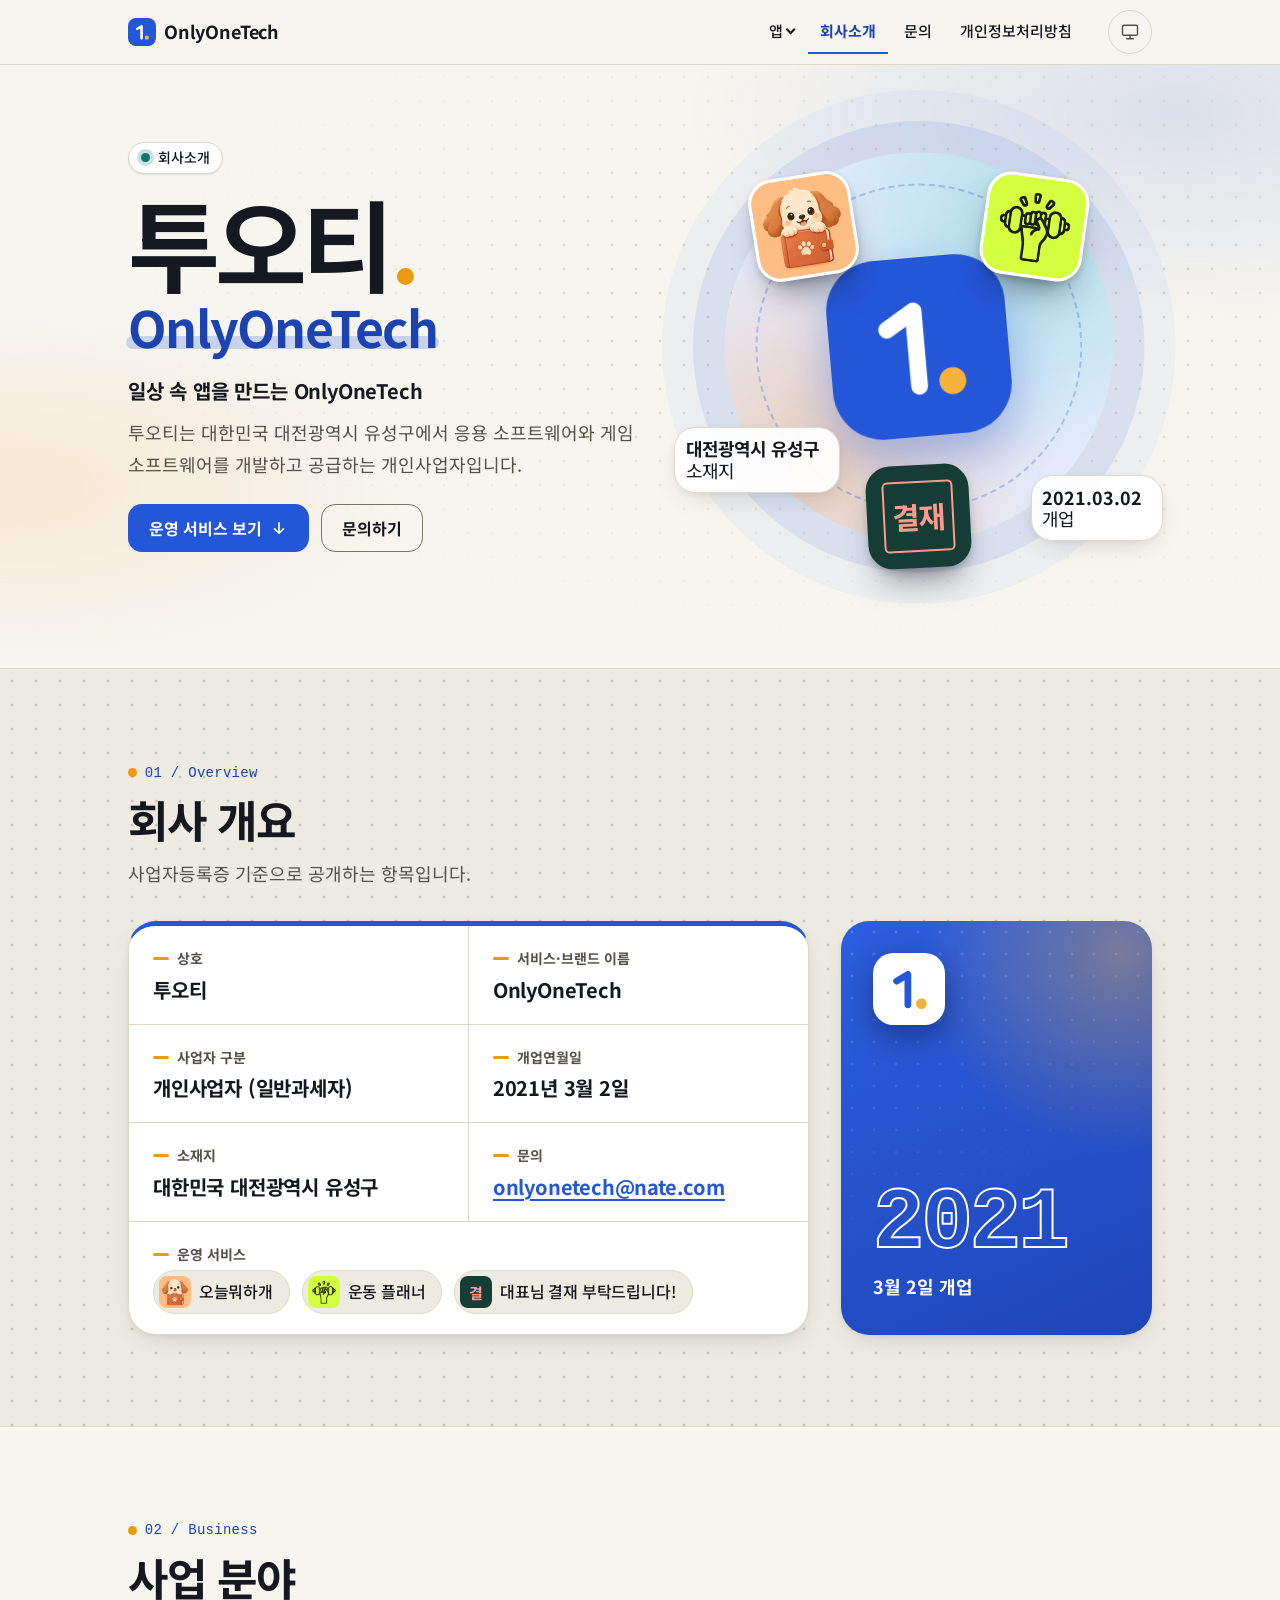
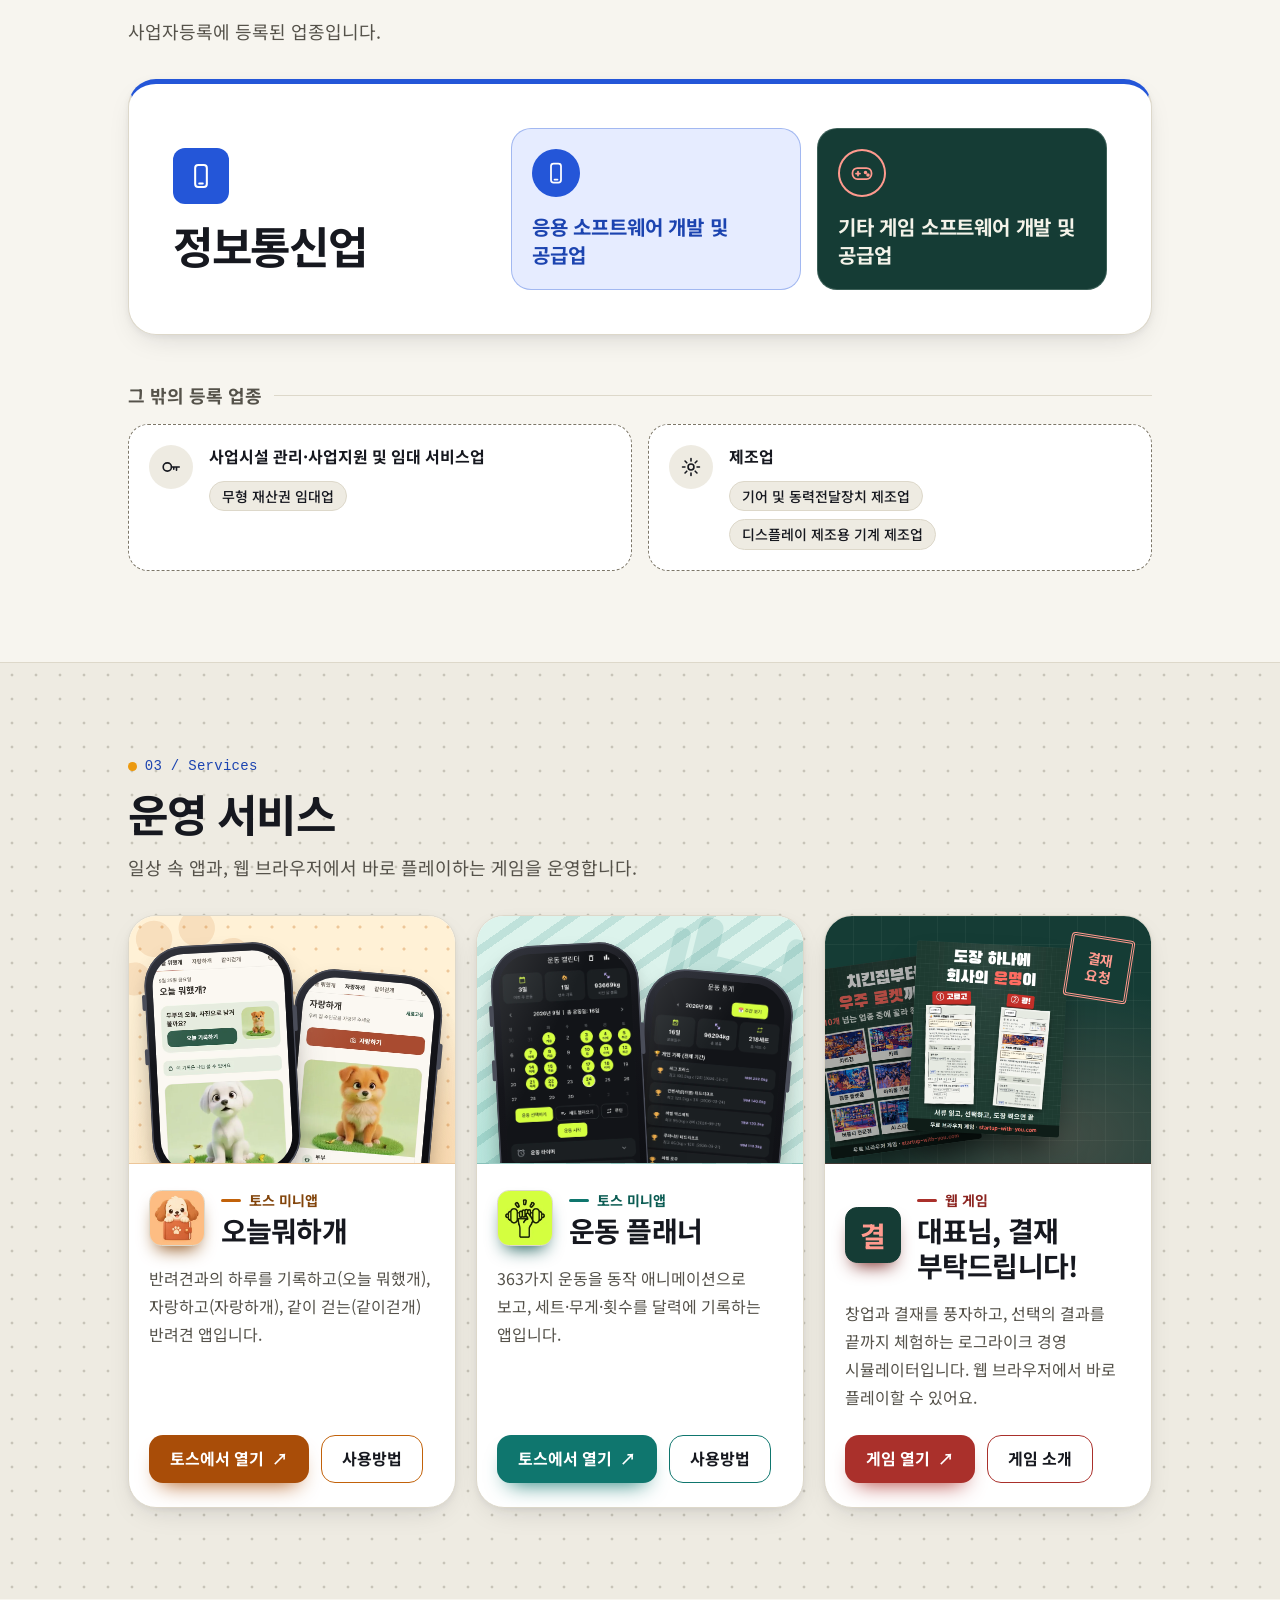
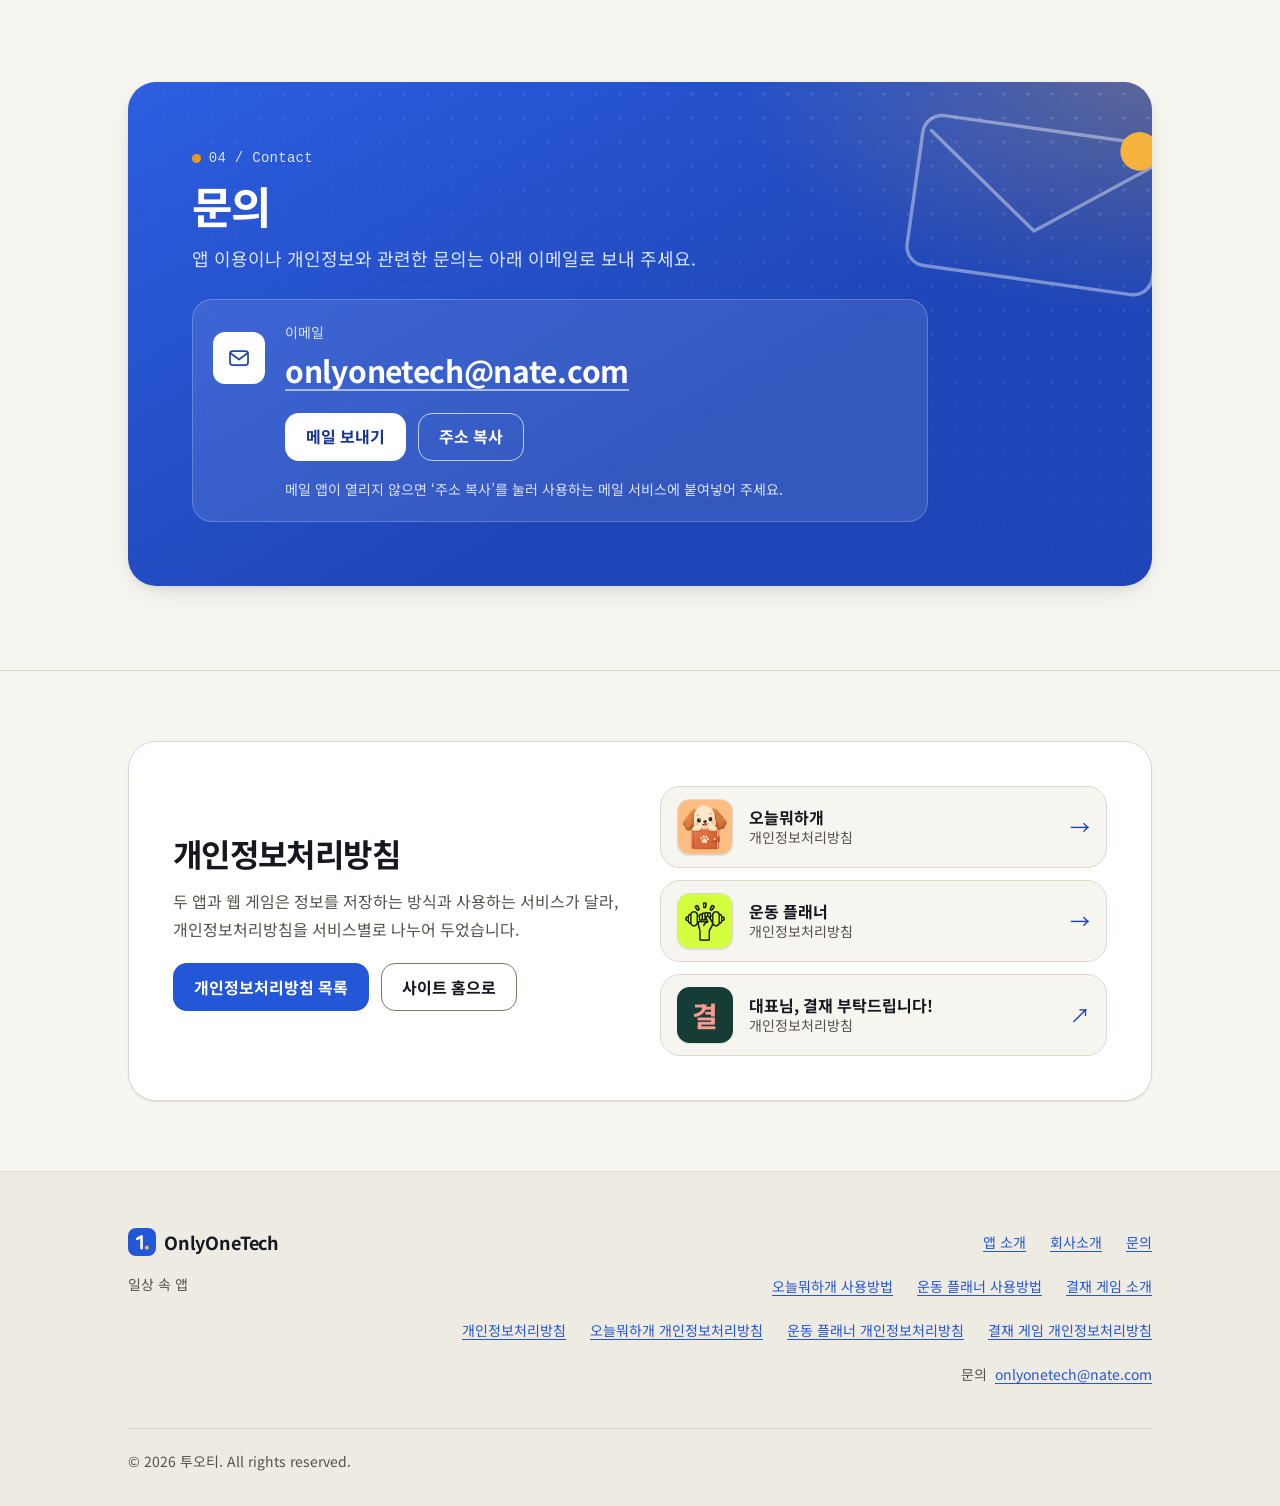
==== commit 84edd1bb: "main 병합 (소개 문구 변경 반영)" ====
--- a/company.html
+++ b/company.html
@@ -16,7 +16,7 @@
 <meta property="og:description" content="투오티(OnlyOneTech)의 회사 개요와 사업 분야, 운영 서비스를 소개합니다.">
 <!-- og:image / JSON-LD logo: 소유자가 직접 준비한 1200x630 PNG가 생기면 og:image 메타와 JSON-LD "logo"를 추가하세요 (지금은 추가하지 않음) -->
 <link rel="icon" href="data:image/svg+xml,%3Csvg xmlns='http://www.w3.org/2000/svg' viewBox='0 0 32 32'%3E%3Crect width='32' height='32' rx='9' fill='%232456d8'/%3E%3Cpath d='M10.5 12.5 15.5 9.5v13.5' fill='none' stroke='%23fff' stroke-width='3' stroke-linecap='round' stroke-linejoin='round'/%3E%3Ccircle cx='21.5' cy='22.5' r='2.4' fill='%23f5b23c'/%3E%3C/svg%3E">
-<script type="application/ld+json">{"@context":"https://schema.org","@type":"Organization","name":"투오티","alternateName":"OnlyOneTech","email":"onlyonetech@nate.com","description":"일상에 도움이 되는 모바일 앱","foundingDate":"2021-03-02","address":{"@type":"PostalAddress","addressLocality":"대전광역시","addressCountry":"KR"}}</script>
+<script type="application/ld+json">{"@context":"https://schema.org","@type":"Organization","name":"투오티","alternateName":"OnlyOneTech","email":"onlyonetech@nate.com","description":"일상 속 앱","foundingDate":"2021-03-02","address":{"@type":"PostalAddress","addressLocality":"대전광역시","addressCountry":"KR"}}</script>
 <script>try{var t=localStorage.getItem('oot-theme');if(t==='light'||t==='dark')document.documentElement.setAttribute('data-theme',t)}catch(e){}</script>
 <link rel="preconnect" href="https://fonts.googleapis.com">
 <link rel="preconnect" href="https://fonts.gstatic.com" crossorigin>
@@ -106,7 +106,7 @@
       <div class="co-hero__head">
         <p class="hm-hero__eyebrow"><span class="hm-hero__eyebrow-dot" aria-hidden="true"></span>회사소개</p>
         <h1 id="co-title" class="co-hero__title"><span class="co-hero__ko">투오티</span><span class="visually-hidden"> · </span><span class="co-hero__en">OnlyOneTech</span></h1>
-        <p class="co-hero__tagline">일상에 도움이 되는 모바일 앱을 만드는 OnlyOneTech</p>
+        <p class="co-hero__tagline">일상 속 앱을 만드는 OnlyOneTech</p>
         <p class="co-hero__lead">투오티는 대한민국 대전광역시 유성구에서 응용 소프트웨어와 게임 소프트웨어를 개발하고 공급하는 개인사업자입니다.</p>
         <div class="co-hero__actions">
           <a class="btn btn--primary" href="#services">운영 서비스 보기<svg class="hm-btn-ico" viewBox="0 0 24 24" aria-hidden="true" focusable="false"><path d="M12 5v14M6 13l6 6 6-6"/></svg></a>
@@ -250,7 +250,7 @@
       <div class="co-head">
         <p class="hm-eyebrow" aria-hidden="true">03 / Services</p>
         <h2 id="svc-title" class="hm-h2">운영 서비스</h2>
-        <p class="hm-lead">일상에 도움이 되는 모바일 앱과, 웹 브라우저에서 바로 플레이하는 게임을 운영합니다.</p>
+        <p class="hm-lead">일상 속 앱과, 웹 브라우저에서 바로 플레이하는 게임을 운영합니다.</p>
       </div>
 
       <ul class="co-svc-grid" role="list">
@@ -410,7 +410,7 @@
           <svg class="brand__mark" viewBox="0 0 32 32" width="28" height="28" aria-hidden="true" focusable="false"><rect width="32" height="32" rx="9"/><path d="M10.5 12.5 15.5 9.5v13.5"/><circle cx="21.5" cy="22.5" r="2.4"/></svg>
           <span class="brand__name">OnlyOneTech</span>
         </a>
-        <p>일상에 도움이 되는 모바일 앱</p>
+        <p>일상 속 앱</p>
       </div>
       <div class="site-footer__links">
         <nav class="site-footer__nav" aria-label="푸터 메뉴">
